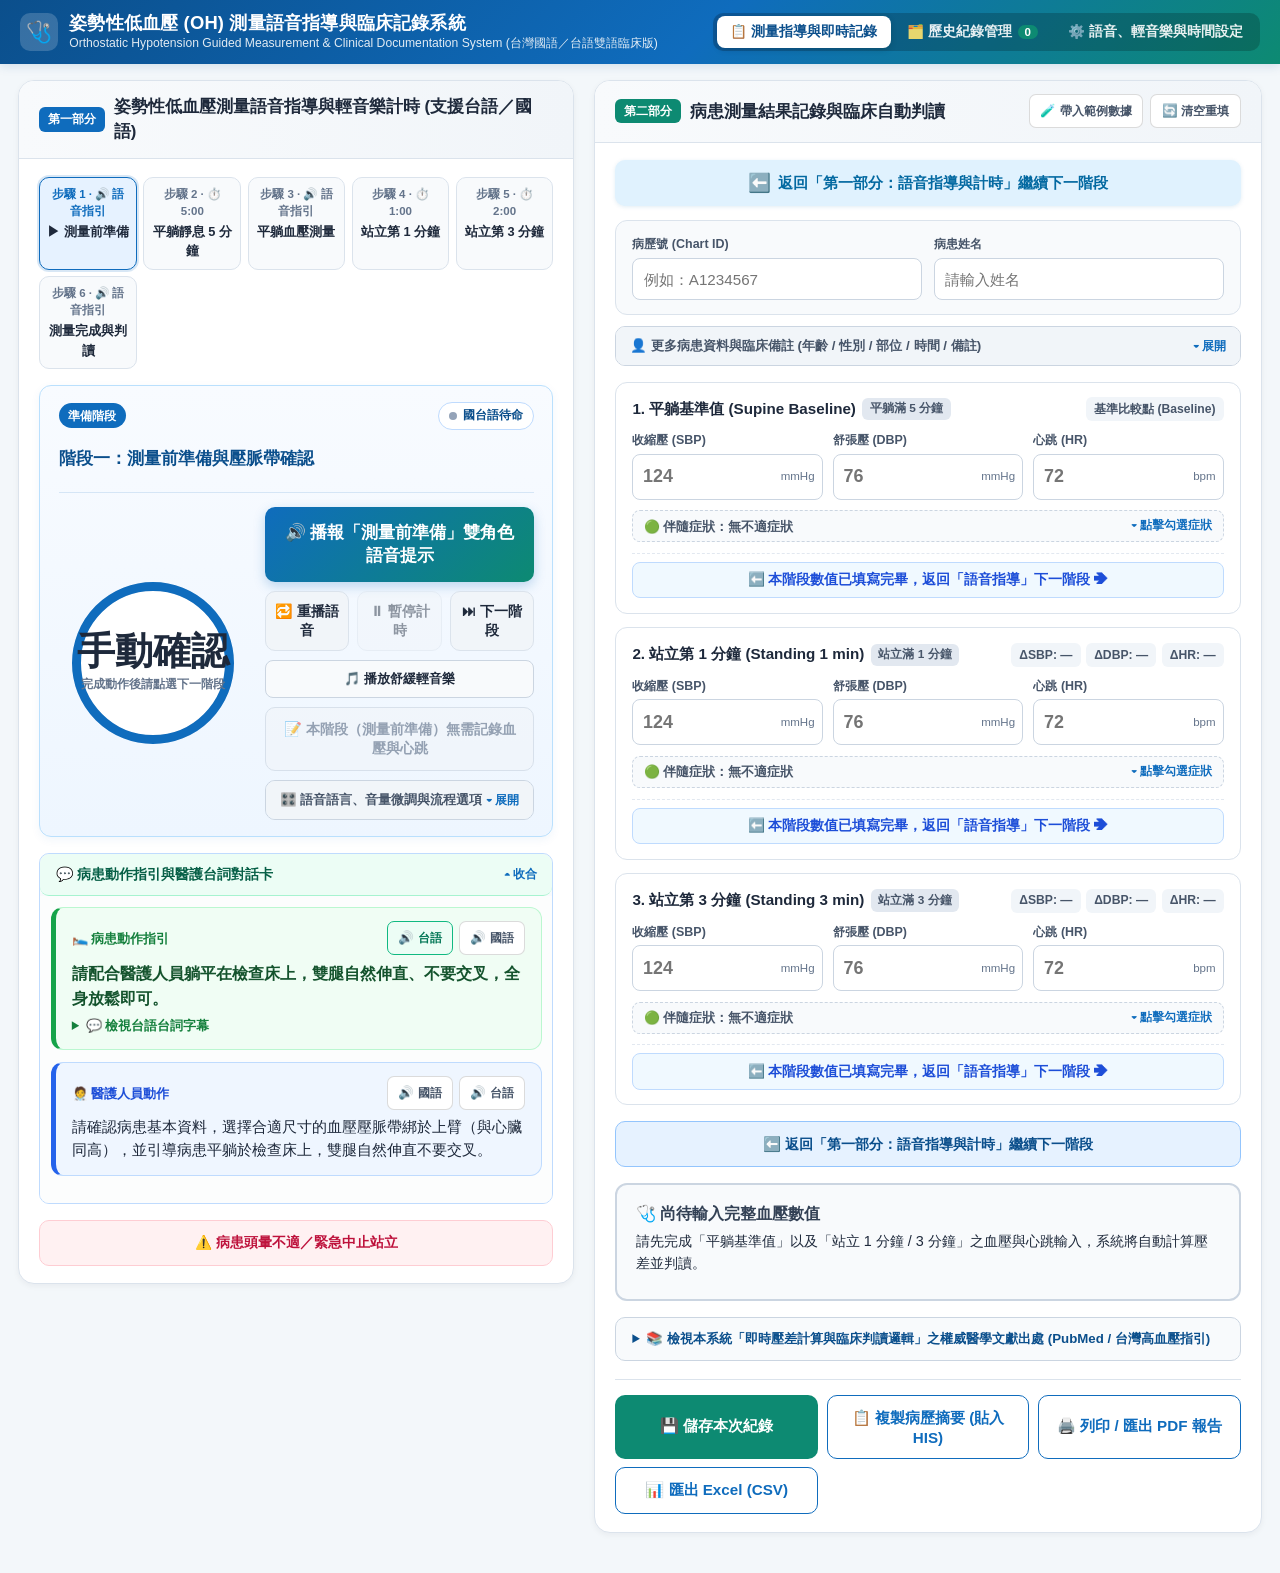
==== index.html @ 424567f2 "fix(mobile): retain only 2 tabs in switcher and freeze stage header title position to prevent layout" ====
<!DOCTYPE html>
<html lang="zh-TW">
<head>
  <meta charset="UTF-8" />
  <meta name="viewport" content="width=device-width, initial-scale=1.0" />
  <title>姿勢性低血壓 (OH) 測量語音指導與臨床記錄系統</title>
  <link rel="stylesheet" href="css/styles.css" />
</head>
<body>

  <!-- 頂部導覽與即時音訊狀態列 -->
  <header class="app-header">
    <div class="header-inner">
      <div class="brand-group">
        <div class="brand-icon" aria-hidden="true">🩺</div>
        <div class="brand-title">
          <h1>姿勢性低血壓 (OH) 測量語音指導與臨床記錄系統</h1>
          <p>Orthostatic Hypotension Guided Measurement &amp; Clinical Documentation System (台灣國語／台語雙語臨床版)</p>
        </div>
      </div>

      <div class="header-controls">
        <nav class="nav-tabs" aria-label="功能頁籤">
          <button type="button" class="nav-tab-btn active" data-tab="tab-workspace">
            <span>📋 測量指導與即時記錄</span>
          </button>
          <button type="button" class="nav-tab-btn" data-tab="tab-history">
            <span>🗂️ 歷史紀錄管理</span>
            <span class="badge-count" id="historyCountBadge">0</span>
          </button>
          <button type="button" class="nav-tab-btn" data-tab="tab-settings">
            <span>⚙️ 語音、輕音樂與時間設定</span>
          </button>
        </nav>
      </div>
    </div>
  </header>

  <!-- 主內容區塊 -->
  <main class="main-container">

    <!-- 頁籤 1：雙欄聯動工作區 (第一部分：語音指導 + 第二部分：臨床記錄) -->
    <section id="tab-workspace" class="tab-panel active">

      <!-- 手機／平板專用：第一部分與第二部分快速切換列 (保留語音指導與記錄血壓雙頁箋，高度鎖定不跳動) -->
      <div class="mobile-part-switcher no-print" id="mobilePartSwitcher">
        <div class="mobile-part-switcher-inner">
          <button type="button" class="mobile-part-btn active" id="mobileShowPart1Btn">
            <span id="mobilePart1BtnText">⏱️ 語音指導</span>
            <span class="mobile-mini-timer-badge" id="mobileMiniTimerBadge">準備</span>
          </button>
          <button type="button" class="mobile-part-btn part2-btn" id="mobileShowPart2Btn">
            <span>📝 記錄血壓與判讀</span>
          </button>
        </div>
      </div>

      <div class="workspace-grid mobile-view-part1" id="workspaceGrid">

        <!-- ================================================================
             第一部分：互動式語音測量指導與等待輕音樂面板
             ================================================================ -->
        <div class="panel-card guidance-column">
          <div class="panel-header">
            <div class="panel-header-title">
              <span class="part-tag">第一部分</span>
              <h2>姿勢性低血壓測量語音指導與輕音樂計時 (支援台語／國語)</h2>
            </div>
          </div>

          <div class="panel-body">
            <!-- 階段進度條 (可點擊切換任意階段，再次點擊當前階段可直接播放) -->
            <div class="stepper-track" id="stepperTrack" aria-label="測量階段進度"></div>

            <!-- ============================================================
                 一體化「當前階段顯示 ＋ 語音/輕音樂播放與計時主控台」
                 核心按鈕一目了然，次要設定收合於摺疊抽屜內
                 ============================================================ -->
            <div class="current-stage-banner">
              <div class="stage-header-row">
                <div class="stage-meta-row">
                  <span class="stage-badge" id="currentStageBadge">準備階段</span>
                  <div class="stage-voice-status">
                    <span class="pulse-dot" id="voicePulseDot"></span>
                    <span id="voiceStatusText">國台語待命</span>
                  </div>
                </div>
                <h3 class="stage-title-text" id="currentStageTitle">階段一：測量前準備與壓脈帶確認</h3>
              </div>

              <!-- 中央整合區：左側圓形計時器 ＋ 右側主播放與階段控制面板 -->
              <div class="stage-console-body">
                <div class="timer-centerpiece">
                  <div class="timer-ring-container" id="timerRingContainer">
                    <svg class="timer-svg" viewBox="0 0 200 200">
                      <circle class="timer-circle-bg" cx="100" cy="100" r="85"></circle>
                      <circle class="timer-circle-progress" id="timerCircleProgress" cx="100" cy="100" r="85"></circle>
                    </svg>
                    <div class="timer-readout">
                      <span class="timer-digits" id="timerDigits">手動確認</span>
                      <span class="timer-subtext" id="timerSubtext">點擊主按鈕開始語音引導</span>
                    </div>
                  </div>

                  <div class="music-active-pill" id="musicActivePill" style="display: none;">
                    <span>🎶 舒緩輕音樂播放中（語音說話時自動調降音量）</span>
                  </div>
                </div>

                <!-- 緊貼階段與計時器的核心播放控制面板 -->
                <div class="stage-playback-controls">
                  <button type="button" class="btn btn-primary-large" id="primaryStepActionBtn">
                    🔊 播報「測量前準備」雙角色語音提示
                  </button>

                  <div class="secondary-actions-row">
                    <button type="button" class="btn btn-secondary" id="replayVoiceBtn">
                      🔁 重播語音
                    </button>
                    <button type="button" class="btn btn-secondary" id="pauseResumeTimerBtn" disabled>
                      ⏸ 暫停計時
                    </button>
                    <button type="button" class="btn btn-secondary" id="nextStepBtn">
                      ⏭ 下一階段
                    </button>
                  </div>

                  <button type="button" class="stage-audio-btn" id="headerMusicToggleBtn" title="隨時開啟或暫停等待期間的舒緩輕音樂" style="width: 100%;">
                    🎵 播放舒緩輕音樂
                  </button>

                  <!-- 快捷鍵：一鍵跳轉/聚焦至第二部分輸入當前階段血壓（步驟一準備階段預設為不可啟動 disabled） -->
                  <button type="button" class="btn btn-jump-record" id="jumpToRecordBtn" disabled>
                    📝 本階段（測量前準備）無需記錄血壓與心跳
                  </button>

                  <!-- 摺疊收納：平時不需頻繁變動的語音模式、獨立音量與流程選項 -->
                  <details class="collapsible-drawer">
                    <summary>🎛️ 語音語言、音量微調與流程選項</summary>
                    <div class="collapsible-drawer-body">
                      <div style="display: flex; gap: 0.45rem; align-items: center; flex-wrap: wrap;">
                        <select id="headerLangModeSelect" class="stage-lang-select" style="flex: 1;" title="快速切換國語／台語播報搭配模式">
                          <option value="patient_tw_staff_zh" selected>🗣️ 病患：台語 ／ 醫護：國語 (推薦)</option>
                          <option value="all_tw">🗣️ 全台語模式 (病患＋醫護皆台語)</option>
                          <option value="patient_both_staff_zh">🗣️ 病患：國語＋台語 ／ 醫護：國語</option>
                          <option value="all_zh">🗣️ 全國語模式 (台灣國語 zh-TW)</option>
                        </select>
                        <button type="button" class="stage-audio-btn" id="headerTestVoiceBtn" title="測試台語與台灣國語語音">
                          🔊 測試語音
                        </button>
                      </div>

                      <div class="quick-volume-sliders">
                        <div class="vol-slider-item">
                          <span style="font-weight: 700; color: #047857; white-space: nowrap;">🔊 台語音量：</span>
                          <input type="range" id="quickTwVolInput" min="0.0" max="4.0" step="0.1" value="2.2" style="accent-color: #0d8a72;" title="獨立調整台語語音音量（支援 0% 靜音至 400% 增幅放大）" />
                          <strong id="quickTwVolVal" style="min-width: 42px; text-align: right; color: #047857;">220%</strong>
                        </div>
                        <div class="vol-slider-item">
                          <span style="font-weight: 700; color: #1d4ed8; white-space: nowrap;">🔉 國語音量：</span>
                          <input type="range" id="quickZhVolInput" min="0.0" max="2.0" step="0.05" value="0.65" style="accent-color: #0f6cbd;" title="獨立調整國語語音音量（透過 Web Audio GainNode 即時控音，支援 0% 靜音至 200% 增幅）" />
                          <strong id="quickZhVolVal" style="min-width: 42px; text-align: right; color: #1d4ed8;">65%</strong>
                        </div>
                      </div>

                      <div class="protocol-toolbar" style="margin-bottom: 0; padding-bottom: 0; border-bottom: none;">
                        <label class="toggle-label" title="勾選後將在平躺與站立之間增加「坐姿過渡與測量」階段">
                          <input type="checkbox" id="includeSittingToggle" />
                          <span>包含「坐姿過渡測量」階段</span>
                        </label>
                        <label class="toggle-label" title="開啟後將等待計時縮短為 15 秒，方便快速展示、教學或測試語音流程">
                          <input type="checkbox" id="quickDemoToggle" />
                          <span>⚡ 15秒快速測試模式</span>
                        </label>
                      </div>
                    </div>
                  </details>
                </div>
              </div>
            </div>

            <!-- 雙角色語音與動作提示卡 (可摺疊收合抽屜，釋放畫面垂直空間，點擊隨時展開查閱) -->
            <details class="collapsible-drawer dual-role-drawer" id="dualRoleDrawer">
              <summary>
                <span>💬 病患動作指引與醫護台詞對話卡</span>
              </summary>
              <div class="collapsible-drawer-body">
                <div class="dual-role-cards">
                  <!-- 對病患的指導 -->
                  <div class="role-card patient-card">
                    <div class="role-card-header">
                      <span class="role-badge">🛌 病患動作指引</span>
                      <div style="display: flex; gap: 0.35rem; flex-wrap: wrap;">
                        <button type="button" class="speak-single-btn" id="speakPatientTwBtn" style="background:#ecfdf5; border-color:#10b981; color:#047857;">
                          🔊 台語
                        </button>
                        <button type="button" class="speak-single-btn" id="speakPatientOnlyBtn">
                          🔊 國語
                        </button>
                      </div>
                    </div>
                    <p class="role-card-content" id="patientInstructionText">
                      請配合醫護人員躺平在檢查床上，雙腿自然伸直、不要交叉，全身放鬆即可。
                    </p>
                    <details style="margin-top: 0.35rem; font-size: 0.82rem; color: #15803d;">
                      <summary style="cursor: pointer; font-weight: 600; user-select: none;">💬 檢視台語台詞字幕</summary>
                      <p id="patientTaiwaneseSubText" style="margin-top: 0.25rem; font-weight: 600;">
                        （台語：你好，這馬欲來量血壓。請配合護理師，躺平佇床仔頂，雙跤伸直莫交挐，身軀放輕鬆。）
                      </p>
                    </details>
                  </div>

                  <!-- 對醫護人員的指導 -->
                  <div class="role-card staff-card">
                    <div class="role-card-header">
                      <span class="role-badge">🧑‍⚕️ 醫護人員動作</span>
                      <div style="display: flex; gap: 0.35rem; flex-wrap: wrap;">
                        <button type="button" class="speak-single-btn" id="speakStaffOnlyBtn">
                          🔊 國語
                        </button>
                        <button type="button" class="speak-single-btn" id="speakStaffTwBtn">
                          🔊 台語
                        </button>
                      </div>
                    </div>
                    <p class="role-card-content" id="staffInstructionText">
                      請確認病患基本資料，選擇合適尺寸的血壓壓脈帶綁於上臂（與心臟同高），並引導病患平躺於檢查床上。
                    </p>
                  </div>
                </div>
              </div>
            </details>

            <!-- 緊急安全中止按鈕 -->
            <div class="action-buttons-grid">
              <button type="button" class="btn btn-warning-abort" id="emergencyAbortBtn">
                ⚠️ 病患頭暈不適／緊急中止站立
              </button>
            </div>
          </div>
        </div>

        <!-- ================================================================
             第二部分：臨床血壓心率記錄、自動判讀與病歷匯出面板
             ================================================================ -->
        <div class="panel-card record-column">
          <!-- 列印專用醫院報告標頭 -->
          <div class="print-only-header">
            <h1>姿勢性低血壓臨床檢測報告單 (Orthostatic Blood Pressure Report)</h1>
            <p>診斷基準：站立 3 分鐘內收縮壓 (SBP) 下降 ≥ 20 mmHg 或 舒張壓 (DBP) 下降 ≥ 10 mmHg</p>
          </div>

          <div class="panel-header">
            <div class="panel-header-title">
              <span class="part-tag part-two">第二部分</span>
              <h2>病患測量結果記錄與臨床自動判讀</h2>
            </div>
            <div style="display:flex; gap:0.45rem;" class="no-print">
              <button type="button" class="speak-single-btn" id="loadDemoCaseBtn" title="帶入一組典型姿勢性低血壓陽性數據以供測試">
                🧪 帶入範例數據
              </button>
              <button type="button" class="speak-single-btn" id="resetFormBtn" title="清空目前表單重新開始">
                🔄 清空重填
              </button>
            </div>
          </div>

          <div class="panel-body">
            <!-- 手機／平板專用：頂部快速返回「第一部分語音指導」按鈕（一跳過來就能看到，無須往下滑動） -->
            <div class="part2-top-return-bar no-print" id="part2TopReturnBar">
              <button type="button" class="btn btn-return-to-guidance" id="topJumpBackToGuidanceBtn">
                <span class="return-icon">⬅️</span>
                <span class="return-label">返回「第一部分：語音指導與計時」繼續下一階段</span>
              </button>
            </div>

            <!-- 病患核心基本資料（僅保留最常填的病歷號與姓名，其餘收納至下方摺疊抽屜） -->
            <div class="patient-info-grid" style="margin-bottom: 0.65rem;">
              <div class="form-field">
                <label for="patientChartId">病歷號 (Chart ID)</label>
                <input type="text" id="patientChartId" placeholder="例如：A1234567" />
              </div>
              <div class="form-field">
                <label for="patientName">病患姓名</label>
                <input type="text" id="patientName" placeholder="請輸入姓名" />
              </div>
            </div>

            <!-- 摺疊收納：次要病患資料與臨床備註 -->
            <details class="collapsible-drawer" style="margin-bottom: 1rem;">
              <summary>👤 更多病患資料與臨床備註 (年齡 / 性別 / 部位 / 時間 / 備註)</summary>
              <div class="collapsible-drawer-body">
                <div class="patient-info-grid" style="margin-bottom: 0; background: transparent; border: none; padding: 0;">
                  <div class="form-field">
                    <label for="patientAge">年齡 (歲)</label>
                    <input type="number" id="patientAge" min="1" max="120" placeholder="例如：72" />
                  </div>
                  <div class="form-field">
                    <label for="patientGender">性別</label>
                    <select id="patientGender">
                      <option value="">未選擇</option>
                      <option value="男">男 (Male)</option>
                      <option value="女">女 (Female)</option>
                      <option value="其他">其他</option>
                    </select>
                  </div>
                  <div class="form-field">
                    <label for="patientArm">測量部位</label>
                    <select id="patientArm">
                      <option value="左手 (Left Arm)">左手 (Left Arm)</option>
                      <option value="右手 (Right Arm)">右手 (Right Arm)</option>
                    </select>
                  </div>
                  <div class="form-field">
                    <label for="patientCuffSize">壓脈帶尺寸</label>
                    <select id="patientCuffSize">
                      <option value="標準成人壓脈帶 (Standard)">標準成人壓脈帶 (Standard)</option>
                      <option value="大號成人壓脈帶 (Large)">大號成人壓脈帶 (Large)</option>
                      <option value="小號成人壓脈帶 (Small)">小號成人壓脈帶 (Small)</option>
                    </select>
                  </div>
                  <div class="form-field field-full-width">
                    <label for="patientMeasuredAt">測量日期與時間</label>
                    <input type="datetime-local" id="patientMeasuredAt" />
                  </div>
                </div>

                <div class="form-field">
                  <label for="patientNotes">醫護臨床備註（如：目前服用之降血壓藥物、昨日飲水量、下床步態觀察等）</label>
                  <textarea id="patientNotes" rows="2" placeholder="可輸入相關病史、用藥或臨床觀察備註..."></textarea>
                </div>
              </div>
            </details>

            <!-- 各階段血壓、心跳與症狀動態輸入區 -->
            <div class="measurement-stages-list" id="measurementStagesContainer"></div>

            <!-- 手機／平板專用快捷鍵：輸入完血壓後一鍵返回第一部分語音指導 -->
            <div style="margin-bottom: 1rem;" class="no-print">
              <button type="button" class="btn btn-jump-record" id="jumpBackToGuidanceBtn" style="width: 100%; background: #e6f2ff; color: #0b4f8c; border-color: #93c5fd;">
                ⬅️ 返回「第一部分：語音指導與計時」繼續下一階段
              </button>
            </div>

            <!-- 即時臨床自動判讀橫幅 -->
            <div class="assessment-banner status-pending" id="clinicalAssessmentBanner">
              <div class="assessment-headline" id="assessmentHeadline">
                🩺 尚待輸入完整血壓數值
              </div>
              <p class="assessment-summary" id="assessmentSummary">
                請先完成「平躺基準值」以及「站立 1 分鐘 / 3 分鐘」之血壓與心跳輸入，系統將自動計算壓差並判讀。
              </p>
              <ul class="assessment-notes-list" id="assessmentNotesList"></ul>
            </div>

            <!-- 臨床計算與判讀基準之權威醫學文獻出處 (PubMed / 台灣臨床指引) -->
            <details style="margin-bottom: 1.15rem; background: #f8fafc; border: 1px solid #cbd5e1; border-radius: 10px; padding: 0.7rem 1rem; font-size: 0.83rem; color: #334155;" class="no-print">
              <summary style="font-weight: 700; cursor: pointer; color: #0b4f8c; user-select: none;">
                📚 檢視本系統「即時壓差計算與臨床判讀邏輯」之權威醫學文獻出處 (PubMed / 台灣高血壓指引)
              </summary>
              <div style="margin-top: 0.65rem; display: flex; flex-direction: column; gap: 0.55rem; line-height: 1.5;">
                <div>
                  <strong>1. 姿勢性低血壓標準定義（平躺 5 分鐘後站立 3 分鐘內 ΔSBP 下降 ≥ 20 mmHg 或 ΔDBP 下降 ≥ 10 mmHg；合併仰臥位高血壓者參考 ΔSBP 下降 ≥ 30 mmHg）：</strong><br />
                  • Freeman R, Wieling W, Axelrod FB, et al. <em>Consensus statement on the definition of orthostatic hypotension, neurally mediated syncope and the postural tachycardia syndrome.</em> <strong>Clin Auton Res.</strong> 2011 Apr;21(2):69-72.
                  [<a href="https://pubmed.ncbi.nlm.nih.gov/21431947/" target="_blank" rel="noopener">PMID: 21431947</a> | <a href="https://doi.org/10.1007/s10286-011-0119-5" target="_blank" rel="noopener">DOI: 10.1007/s10286-011-0119-5</a>]
                </div>
                <div>
                  <strong>2. 台灣本土高血壓與高齡姿勢性低血壓臨床診療指引（台灣心臟學會 TSOC ／ 台灣高血壓學會 THS）：</strong><br />
                  • Wang TD, Chiang CE, Chao TH, et al. <em>2022 Guidelines of the Taiwan Society of Cardiology and the Taiwan Hypertension Society for the Management of Hypertension.</em> <strong>Acta Cardiol Sin.</strong> 2022 May;38(3):225-325.
                  [<a href="https://pubmed.ncbi.nlm.nih.gov/35673334/" target="_blank" rel="noopener">PMID: 35673334</a> | <a href="https://pmc.ncbi.nlm.nih.gov/articles/PMC9121756/" target="_blank" rel="noopener">PMCID: PMC9121756</a>]<br />
                  • Wu PS, Chao CT, Hsiao CH, et al. <em>Blood pressure targets, medication consideration and unique concerns in elderly hypertension IV: Focus on frailty, orthostatic hypotension, and resistant hypertension.</em> <strong>J Formos Med Assoc.</strong> 2025 Jul;124 Suppl 1:S63-S69.
                  [<a href="https://pubmed.ncbi.nlm.nih.gov/39370367/" target="_blank" rel="noopener">PMID: 39370367</a> | <a href="https://doi.org/10.1016/j.jfma.2024.09.022" target="_blank" rel="noopener">DOI: 10.1016/j.jfma.2024.09.022</a>]
                </div>
                <div>
                  <strong>3. 神經源性 (Neurogenic) vs. 非神經源性姿勢性低血壓之心率代償鑑別（ΔHR &lt; 15 bpm 及 ΔHR/ΔSBP 比值 &lt; 0.5 bpm/mmHg）：</strong><br />
                  • Norcliffe-Kaufmann L, Kaufmann H, Palma JA, et al. <em>Orthostatic heart rate changes in patients with autonomic failure caused by neurodegenerative synucleinopathies.</em> <strong>Ann Neurol.</strong> 2018 Mar;83(3):522-531.
                  [<a href="https://pubmed.ncbi.nlm.nih.gov/29405350/" target="_blank" rel="noopener">PMID: 29405350</a> | <a href="https://pmc.ncbi.nlm.nih.gov/articles/PMC5867255/" target="_blank" rel="noopener">PMCID: PMC5867255</a>]<br />
                  • Gibbons CH, Schmidt P, Biaggioni I, et al. <em>The recommendations of a consensus panel for the screening, diagnosis, and treatment of neurogenic orthostatic hypotension and associated supine hypertension.</em> <strong>J Neurol.</strong> 2017 Aug;264(8):1567-1582.
                  [<a href="https://pubmed.ncbi.nlm.nih.gov/28050656/" target="_blank" rel="noopener">PMID: 28050656</a> | <a href="https://pmc.ncbi.nlm.nih.gov/articles/PMC5533816/" target="_blank" rel="noopener">PMCID: PMC5533816</a>]
                </div>
                <div>
                  <strong>4. 姿勢性心搏過速症候群 (POTS) 篩檢標準（站立後無姿勢性低血壓，且成人心率增加 ΔHR ≥ 30 bpm 或絕對心率 ≥ 120 bpm）：</strong><br />
                  • Sheldon RS, Grubb BP 2nd, Olshansky B, et al. <em>2015 Heart Rhythm Society expert consensus statement on the diagnosis and treatment of postural tachycardia syndrome, inappropriate sinus tachycardia, and vasovagal syncope.</em> <strong>Heart Rhythm.</strong> 2015 Jun;12(6):e41-e63.
                  [<a href="https://pubmed.ncbi.nlm.nih.gov/25980576/" target="_blank" rel="noopener">PMID: 25980576</a> | <a href="https://pmc.ncbi.nlm.nih.gov/articles/PMC5267948/" target="_blank" rel="noopener">PMCID: PMC5267948</a>]
                </div>
              </div>
            </details>

            <!-- 儲存與病歷匯出按鈕列 -->
            <div class="record-actions-bar">
              <button type="button" class="btn btn-save" id="saveRecordBtn">
                💾 儲存本次紀錄
              </button>
              <button type="button" class="btn btn-outline" id="copyClinicalNoteBtn">
                📋 複製病歷摘要 (貼入 HIS)
              </button>
              <button type="button" class="btn btn-outline" id="printReportBtn">
                🖨️ 列印 / 匯出 PDF 報告
              </button>
              <button type="button" class="btn btn-outline" id="exportCurrentCsvBtn">
                📊 匯出 Excel (CSV)
              </button>
            </div>

            <!-- 列印專用醫護簽章尾註 -->
            <div class="print-only-footer">
              <span>執行測量醫護人員簽章：__________________________</span>
              <span>醫師判讀簽章：__________________________</span>
              <span>列印時間：<script>document.write(new Date().toLocaleDateString('zh-TW'));</script></span>
            </div>
          </div>
        </div>

      </div>
    </section>

    <!-- 頁籤 2：本機歷史紀錄管理 -->
    <section id="tab-history" class="tab-panel">
      <div class="panel-card">
        <div class="panel-header">
          <div class="panel-header-title">
            <span class="part-tag part-two">歷史資料庫</span>
            <h2>已儲存之姿勢性低血壓測量紀錄</h2>
          </div>
        </div>
        <div class="panel-body">
          <div class="history-toolbar">
            <input type="search" id="historySearchInput" class="search-input" placeholder="🔍 搜尋病患姓名或病歷號..." />
            <button type="button" class="btn btn-save" id="historyExportCsvBtn" style="flex:0;">
              📊 匯出全部紀錄為 Excel (CSV)
            </button>
          </div>

          <div class="history-table-wrapper">
            <table class="history-table">
              <thead>
                <tr>
                  <th>檢測日期時間</th>
                  <th>病歷號</th>
                  <th>姓名 (年齡)</th>
                  <th>平躺 BP (HR)</th>
                  <th>站立 1 分 BP (ΔSBP)</th>
                  <th>站立 3 分 BP (ΔSBP)</th>
                  <th>自動判讀結果</th>
                  <th>操作</th>
                </tr>
              </thead>
              <tbody id="historyTableBody"></tbody>
            </table>
          </div>
        </div>
      </div>
    </section>

    <!-- 頁籤 3：台灣語音、輕音樂與倒數時間設定 -->
    <section id="tab-settings" class="tab-panel">
      <div class="panel-card">
        <div class="panel-header">
          <div class="panel-header-title">
            <span class="part-tag">系統設定</span>
            <h2>台灣國語／台語雙語提示、舒緩輕音樂與各階段時間個人化設定</h2>
          </div>
        </div>

        <div class="panel-body">
          <div class="settings-grid">

            <!-- 語音設定卡 -->
            <div class="setting-group-card">
              <h3>🗣️ 台灣國語與台語 (Taiwanese Hokkien) 語音設定</h3>

              <div class="form-field">
                <label for="settingsLangModeSelect">預設語音播報語言搭配模式</label>
                <select id="settingsLangModeSelect">
                  <option value="patient_tw_staff_zh" selected>病患：台語 ／ 醫護人員：國語 (推薦臨床長者使用)</option>
                  <option value="all_tw">全台語模式 (對病患與對醫護人員皆播報台語)</option>
                  <option value="patient_both_staff_zh">病患：先國語再台語雙聲道 ／ 醫護人員：國語</option>
                  <option value="all_zh">全國語模式 (全部使用台灣國語 zh-TW)</option>
                </select>
              </div>

              <div class="form-field">
                <label for="twVoiceSelect">選擇台灣國語語音聲線（自動優先鎖定 zh-TW 語音）</label>
                <select id="twVoiceSelect">
                  <option value="">載入系統台灣語音中...</option>
                </select>
              </div>

              <div class="form-field">
                <label>語音播報語速（同時適用於國語與台語音檔）：<strong id="speechRateVal">0.96x</strong></label>
                <div class="range-row">
                  <span>慢</span>
                  <input type="range" id="speechRateInput" min="0.80" max="1.25" step="0.02" value="0.96" />
                  <span>快</span>
                </div>
              </div>

              <div class="form-field">
                <label>🔊 台語語音獨立音量（含強效增幅放大器，最高 400%）：<strong id="taiwaneseVolVal">220%</strong></label>
                <div class="range-row">
                  <span>靜音</span>
                  <input type="range" id="taiwaneseVolInput" min="0.0" max="4.0" step="0.1" value="2.2" />
                  <span>400% (超大聲)</span>
                </div>
              </div>

              <div class="form-field">
                <label>🔉 國語語音獨立音量（透過 Web Audio GainNode 即時控音，最高 200%）：<strong id="speechVolVal">65%</strong></label>
                <div class="range-row">
                  <span>靜音</span>
                  <input type="range" id="speechVolInput" min="0.0" max="2.0" step="0.05" value="0.65" />
                  <span>200% (增幅)</span>
                </div>
              </div>
            </div>

            <!-- 舒緩輕音樂設定卡 -->
            <div class="setting-group-card">
              <h3>🎵 等待期間舒緩輕音樂設定</h3>
              <div class="form-field">
                <label for="musicStyleSelect">選擇等待期間背景輕音樂風格</label>
                <select id="musicStyleSelect">
                  <option value="piano_pad">🎹 內建療癒鋼琴與溫暖弦樂襯底 (60 BPM 舒緩慢板)</option>
                  <option value="healing_bells">🔔 內建自然冥想泛音鐘聲 (深度呼吸放鬆)</option>
                  <option value="custom_mp3">📂 使用下方上傳的自訂 MP3 / WAV 音樂檔</option>
                </select>
              </div>

              <div class="form-field">
                <label>輕音樂平時音量：<strong id="musicVolVal">45%</strong>（語音播報時會自動智慧閃避調降音量）</label>
                <div class="range-row">
                  <span>靜音</span>
                  <input type="range" id="musicVolInput" min="0.05" max="1.0" step="0.05" value="0.45" />
                  <span>100%</span>
                </div>
              </div>

              <div class="form-field">
                <label for="customMusicFileInput">上傳診間自訂輕音樂檔案 (.mp3 / .wav)</label>
                <input type="file" id="customMusicFileInput" accept="audio/*" />
              </div>
            </div>

            <!-- 各階段倒數秒數自訂卡 -->
            <div class="setting-group-card">
              <h3>⏱️ 各階段等待計時秒數設定</h3>
              <div class="form-field">
                <label for="durSupineRest">平躺靜息等待時間 (秒) — 臨床標準建議 300 秒 (5 分鐘)</label>
                <input type="number" id="durSupineRest" min="10" max="1200" value="300" />
              </div>
              <div class="form-field">
                <label for="durSitting">坐姿過渡等待時間 (秒) — 預設 60 秒 (1 分鐘)</label>
                <input type="number" id="durSitting" min="10" max="600" value="60" />
              </div>
              <div class="form-field">
                <label for="durStand1">站立第 1 分鐘測量倒數 (秒) — 臨床標準 60 秒</label>
                <input type="number" id="durStand1" min="10" max="600" value="60" />
              </div>
              <div class="form-field">
                <label for="durStand3">站立第 1 分鐘後繼續等待至第 3 分鐘 (秒) — 臨床標準 120 秒</label>
                <input type="number" id="durStand3" min="10" max="600" value="120" />
              </div>
            </div>

          </div>
        </div>
      </div>
    </section>

  </main>

  <!-- 右下角通知訊息容器 -->
  <div class="toast-container" id="toastContainer" aria-live="polite"></div>

  <!-- 載入系統 JavaScript 模組 -->
  <script src="js/mandarin-audio-data.js"></script>
  <script src="js/taiwanese-audio-data.js"></script>
  <script src="js/protocol-steps.js"></script>
  <script src="js/audio-engine.js"></script>
  <script src="js/clinical-evaluator.js"></script>
  <script src="js/storage-export.js"></script>
  <script src="js/app.js"></script>
</body>
</html>
---- css/styles.css ----
/* ==========================================================================
   姿勢性低血壓 (OH) 測量指導與臨床記錄系統 - 醫療級介面樣式表
   台灣繁體中文排版 + 電腦／平板／手機全平台觸控最佳化 (RWD)
   ========================================================================== */

:root {
  --bg-page: #f3f7fa;
  --bg-card: #ffffff;
  --bg-subtle: #f8fafc;
  --primary: #0f6cbd;
  --primary-hover: #0c5699;
  --primary-light: #e6f2ff;
  --teal: #0d8a72;
  --teal-light: #e6f7f3;
  --amber: #d97706;
  --amber-light: #fef3c7;
  --danger: #dc2626;
  --danger-light: #fee2e2;
  --text-main: #1e293b;
  --text-secondary: #475569;
  --text-muted: #64748b;
  --border-color: #dbe3ec;
  --shadow-sm: 0 2px 6px rgba(15, 23, 42, 0.05);
  --shadow-md: 0 6px 18px rgba(15, 23, 42, 0.08);
  --radius-md: 12px;
  --radius-lg: 16px;
}

* {
  box-sizing: border-box;
  margin: 0;
  padding: 0;
  -webkit-tap-highlight-color: transparent;
}

html {
  scroll-behavior: smooth;
}

body {
  font-family: "PingFang TC", "Noto Sans TC", "Microsoft JhengHei", "微軟正黑體", -apple-system, BlinkMacSystemFont, sans-serif;
  background-color: var(--bg-page);
  color: var(--text-main);
  line-height: 1.5;
  min-height: 100vh;
}

/* ==========================================================================
   頂部導覽與音訊控制列 — 不遮擋可視畫面的精簡設計
   ========================================================================== */
.app-header {
  background: linear-gradient(135deg, #0b4f8c 0%, #0f6cbd 55%, #0d8a72 100%);
  color: #ffffff;
  padding: 0.7rem 1.25rem;
  box-shadow: 0 2px 10px rgba(11, 79, 140, 0.15);
  /* 移除強制 sticky 置頂，避免在手機與平板上遮擋下方重要操作畫面 */
  position: relative;
  z-index: 50;
}

.header-inner {
  max-width: 1480px;
  margin: 0 auto;
  display: flex;
  flex-wrap: wrap;
  align-items: center;
  justify-content: space-between;
  gap: 0.75rem;
}

.brand-group {
  display: flex;
  align-items: center;
  gap: 0.7rem;
}

.brand-icon {
  width: 38px;
  height: 38px;
  border-radius: 10px;
  background: rgba(255, 255, 255, 0.18);
  display: flex;
  align-items: center;
  justify-content: center;
  font-size: 1.3rem;
  flex-shrink: 0;
}

.brand-title h1 {
  font-size: 1.15rem;
  font-weight: 700;
  letter-spacing: 0.01em;
  line-height: 1.25;
}

.brand-title p {
  font-size: 0.76rem;
  opacity: 0.88;
}

/* 導覽頁籤與快速音訊列 */
.header-controls {
  display: flex;
  flex-wrap: wrap;
  align-items: center;
  gap: 0.55rem;
}

.nav-tabs {
  display: flex;
  background: rgba(0, 0, 0, 0.2);
  padding: 0.22rem;
  border-radius: 10px;
  gap: 0.2rem;
}

.nav-tab-btn {
  border: none;
  background: transparent;
  color: rgba(255, 255, 255, 0.9);
  padding: 0.42rem 0.85rem;
  border-radius: 8px;
  font-size: 0.86rem;
  font-weight: 600;
  cursor: pointer;
  transition: all 0.2s ease;
  display: flex;
  align-items: center;
  gap: 0.35rem;
  font-family: inherit;
  white-space: nowrap;
}

.nav-tab-btn:hover {
  background: rgba(255, 255, 255, 0.14);
  color: #ffffff;
}

.nav-tab-btn.active {
  background: #ffffff;
  color: #0b4f8c;
  box-shadow: 0 2px 6px rgba(0, 0, 0, 0.15);
}

.badge-count {
  background: var(--teal);
  color: #fff;
  font-size: 0.72rem;
  padding: 0.05rem 0.42rem;
  border-radius: 999px;
}

.quick-audio-bar {
  display: flex;
  flex-wrap: wrap;
  align-items: center;
  gap: 0.45rem;
  background: rgba(255, 255, 255, 0.14);
  padding: 0.3rem 0.6rem;
  border-radius: 10px;
}

.lang-mode-select {
  padding: 0.32rem 0.5rem;
  border-radius: 8px;
  border: 1px solid rgba(255, 255, 255, 0.4);
  background: rgba(15, 23, 42, 0.35);
  color: #ffffff;
  font-weight: 600;
  font-size: 0.82rem;
  font-family: inherit;
  cursor: pointer;
  max-width: 100%;
}

.lang-mode-select option {
  background: #1e293b;
  color: #ffffff;
}

.audio-pill-btn {
  border: 1px solid rgba(255, 255, 255, 0.35);
  background: rgba(255, 255, 255, 0.15);
  color: #ffffff;
  padding: 0.34rem 0.68rem;
  border-radius: 8px;
  font-size: 0.82rem;
  font-weight: 600;
  cursor: pointer;
  display: inline-flex;
  align-items: center;
  gap: 0.3rem;
  transition: all 0.2s;
  font-family: inherit;
  white-space: nowrap;
}

.audio-pill-btn:hover {
  background: rgba(255, 255, 255, 0.28);
}

.audio-pill-btn.playing {
  background: #ecfdf5;
  color: #065f46;
  border-color: #6ee7b7;
}

.voice-status-indicator {
  font-size: 0.78rem;
  padding: 0.22rem 0.55rem;
  border-radius: 999px;
  background: rgba(0, 0, 0, 0.22);
  display: inline-flex;
  align-items: center;
  gap: 0.35rem;
  white-space: nowrap;
}

.pulse-dot {
  width: 8px;
  height: 8px;
  border-radius: 50%;
  background: #94a3b8;
}

.pulse-dot.active {
  background: #4ade80;
  box-shadow: 0 0 0 4px rgba(74, 222, 128, 0.3);
  animation: pulseDot 1.2s infinite;
}

@keyframes pulseDot {
  0%, 100% { transform: scale(1); }
  50% { transform: scale(1.3); }
}

/* ==========================================================================
   手機／平板專用：雙部快速切換列 (高度鎖定，切換步驟絕不上下跳動)
   ========================================================================== */
.mobile-part-switcher {
  display: none;
  margin-bottom: 0.85rem;
  background: #ffffff;
  border: 1px solid var(--border-color);
  border-radius: 12px;
  padding: 0.3rem;
  box-shadow: var(--shadow-sm);
  position: sticky;
  top: 0.4rem;
  z-index: 45;
  box-sizing: border-box;
}

.mobile-part-switcher-inner {
  display: grid;
  grid-template-columns: 1fr 1fr;
  gap: 0.35rem;
  align-items: stretch;
}

.mobile-part-btn {
  border: none;
  background: transparent;
  color: var(--text-secondary);
  font-family: inherit;
  font-size: 0.92rem;
  font-weight: 700;
  height: 44px;
  min-height: 44px;
  max-height: 44px;
  padding: 0 0.6rem;
  border-radius: 9px;
  cursor: pointer;
  display: flex;
  align-items: center;
  justify-content: center;
  gap: 0.35rem;
  white-space: nowrap;
  overflow: hidden;
  box-sizing: border-box;
  transition: all 0.18s;
}

.mobile-part-btn span {
  white-space: nowrap;
  overflow: hidden;
  text-overflow: ellipsis;
}

.mobile-part-btn.active {
  background: var(--primary);
  color: #ffffff;
  box-shadow: 0 2px 6px rgba(15, 108, 189, 0.25);
}

.mobile-part-btn.part2-btn.active {
  background: var(--teal);
  color: #ffffff;
  box-shadow: 0 2px 6px rgba(13, 138, 114, 0.25);
}

.mobile-mini-timer-badge {
  background: rgba(255, 255, 255, 0.25);
  padding: 0.1rem 0.35rem;
  border-radius: 5px;
  font-size: 0.75rem;
  font-variant-numeric: tabular-nums;
  white-space: nowrap;
  flex-shrink: 0;
  line-height: 1.2;
}

.mobile-part-btn:not(.active) .mobile-mini-timer-badge {
  background: #e2e8f0;
  color: #475569;
}

/* 主內容容器與雙欄版面 */
.main-container {
  max-width: 1480px;
  margin: 1rem auto 2.5rem;
  padding: 0 1.15rem;
}

.tab-panel {
  display: none;
}

.tab-panel.active {
  display: block;
}

.workspace-grid {
  display: grid;
  grid-template-columns: minmax(0, 5fr) minmax(0, 6fr);
  gap: 1.25rem;
  align-items: start;
}

.workspace-grid > * {
  min-width: 0;
  max-width: 100%;
}

/* 卡片通用結構 */
.panel-card {
  background: var(--bg-card);
  border-radius: var(--radius-lg);
  border: 1px solid var(--border-color);
  box-shadow: var(--shadow-sm);
  overflow: hidden;
}

.panel-header {
  padding: 0.85rem 1.25rem;
  background: linear-gradient(to right, #f8fafc, #f1f5f9);
  border-bottom: 1px solid var(--border-color);
  display: flex;
  flex-wrap: wrap;
  align-items: center;
  justify-content: space-between;
  gap: 0.65rem;
}

.panel-header-title {
  display: flex;
  align-items: center;
  gap: 0.55rem;
}

.part-tag {
  background: var(--primary);
  color: #fff;
  font-size: 0.75rem;
  font-weight: 700;
  padding: 0.2rem 0.55rem;
  border-radius: 6px;
  white-space: nowrap;
}

.part-tag.part-two {
  background: var(--teal);
}

.panel-header h2 {
  font-size: 1.05rem;
  font-weight: 700;
  color: var(--text-main);
}

.panel-body {
  padding: 1.1rem 1.25rem;
}

/* ==========================================================================
   第一部分：測量指導與語音/輕音樂計時面板
   ========================================================================== */

.protocol-toolbar {
  display: flex;
  flex-wrap: wrap;
  align-items: center;
  justify-content: space-between;
  gap: 0.65rem;
  padding-bottom: 0.75rem;
  margin-bottom: 0.8rem;
  border-bottom: 1px dashed var(--border-color);
  font-size: 0.85rem;
}

.toggle-label {
  display: inline-flex;
  align-items: center;
  gap: 0.45rem;
  cursor: pointer;
  color: var(--text-secondary);
  font-weight: 600;
  user-select: none;
  padding: 0.2rem 0;
}

.toggle-label input[type="checkbox"] {
  width: 18px;
  height: 18px;
  accent-color: var(--primary);
  cursor: pointer;
}

/* 獨立快速音量滑桿列 */
.quick-volume-sliders {
  display: grid;
  grid-template-columns: repeat(auto-fit, minmax(min(100%, 200px), 1fr));
  gap: 0.65rem;
  background: #f8fafc;
  border: 1px solid #dbe3ec;
  border-radius: 10px;
  padding: 0.6rem 0.85rem;
  margin-bottom: 0.9rem;
  font-size: 0.82rem;
}

.vol-slider-item {
  display: flex;
  align-items: center;
  gap: 0.45rem;
  min-width: 0;
}

.vol-slider-item input[type="range"] {
  flex: 1;
  min-width: 0;
  height: 24px;
  cursor: pointer;
}

/* 階段進度列 (Stepper) - 支援觸控水平滑動不擠壓 */
.stepper-track {
  display: grid;
  grid-template-columns: repeat(auto-fit, minmax(88px, 1fr));
  gap: 0.4rem;
  margin-bottom: 1rem;
}

.step-node {
  border: 1px solid var(--border-color);
  background: var(--bg-subtle);
  border-radius: 10px;
  padding: 0.5rem 0.4rem;
  text-align: center;
  cursor: pointer;
  transition: all 0.18s ease;
  position: relative;
  user-select: none;
}

.step-node:hover {
  border-color: var(--primary);
  background: #f0f7ff;
}

.step-node.active {
  background: var(--primary-light);
  border-color: var(--primary);
  box-shadow: 0 0 0 2px rgba(15, 108, 189, 0.16);
}

.step-node.completed {
  background: var(--teal-light);
  border-color: #6ee7b7;
}

.step-node-num {
  font-size: 0.72rem;
  font-weight: 700;
  color: var(--text-muted);
  display: block;
}

.step-node.active .step-node-num {
  color: var(--primary);
}

.step-node.completed .step-node-num {
  color: var(--teal);
}

.step-node-title {
  font-size: 0.8rem;
  font-weight: 700;
  color: var(--text-main);
  margin-top: 0.12rem;
  display: block;
}

/* 當前階段與播放計時一體化主控台 (Integrated Stage & Playback Console) */
.current-stage-banner {
  background: linear-gradient(180deg, #f8fbff 0%, #eef6ff 100%);
  border: 1.5px solid #bae0fd;
  border-radius: var(--radius-md);
  padding: 1rem 1.15rem;
  margin-bottom: 1rem;
  box-shadow: 0 3px 10px rgba(15, 108, 189, 0.06);
}

.stage-header-row {
  display: flex;
  flex-direction: column;
  gap: 0.45rem;
  padding-bottom: 0.65rem;
  margin-bottom: 0.85rem;
  border-bottom: 1px solid rgba(15, 108, 189, 0.14);
}

.stage-meta-row {
  display: flex;
  align-items: center;
  justify-content: space-between;
  width: 100%;
  gap: 0.5rem;
}

.stage-title-text,
.stage-header-row h3 {
  font-size: 1.05rem;
  color: #0b4f8c;
  font-weight: 800;
  margin: 0;
  padding: 0;
  line-height: 1.35;
  min-height: 2.7em;
  display: flex;
  align-items: center;
}

@media (max-width: 768px) {
  .stage-title-text,
  .stage-header-row h3 {
    font-size: 0.98rem;
    min-height: 2.7em;
  }
}

.stage-badge {
  background: #0f6cbd;
  color: #fff;
  font-size: 0.76rem;
  font-weight: 700;
  padding: 0.2rem 0.6rem;
  border-radius: 999px;
  white-space: nowrap;
}

.stage-voice-status {
  font-size: 0.78rem;
  font-weight: 700;
  color: #0b4f8c;
  background: #ffffff;
  border: 1px solid #bfdbfe;
  padding: 0.22rem 0.65rem;
  border-radius: 999px;
  display: inline-flex;
  align-items: center;
  gap: 0.35rem;
  white-space: nowrap;
}

/* 主控台核心雙欄：左側圓形計時器 ＋ 右側播放與階段控制面板 */
.stage-console-body {
  display: grid;
  grid-template-columns: auto minmax(0, 1fr);
  gap: 1.15rem;
  align-items: center;
}

@media (max-width: 640px) {
  .stage-console-body {
    grid-template-columns: minmax(0, 1fr);
    gap: 0.85rem;
  }
}

.stage-playback-controls {
  display: flex;
  flex-direction: column;
  gap: 0.55rem;
  min-width: 0;
  width: 100%;
}

/* 階段內建音訊與語言工具列 */
.stage-audio-toolbar {
  display: flex;
  flex-direction: column;
  gap: 0.45rem;
  background: #ffffff;
  border: 1px solid #cbd5e1;
  border-radius: 10px;
  padding: 0.55rem 0.65rem;
}

.stage-lang-select {
  width: 100%;
  min-width: 0;
  padding: 0.42rem 0.55rem;
  border-radius: 7px;
  border: 1px solid #93c5fd;
  background: #f0f7ff;
  color: #0b4f8c;
  font-weight: 700;
  font-size: 0.85rem;
  font-family: inherit;
  cursor: pointer;
}

.stage-audio-btns-row {
  display: grid;
  grid-template-columns: 1fr 1fr;
  gap: 0.45rem;
}

.stage-audio-btn {
  border: 1px solid #cbd5e1;
  background: #f8fafc;
  color: var(--text-main);
  padding: 0.45rem 0.5rem;
  min-height: 38px;
  border-radius: 8px;
  font-size: 0.82rem;
  font-weight: 700;
  cursor: pointer;
  display: inline-flex;
  align-items: center;
  justify-content: center;
  gap: 0.3rem;
  font-family: inherit;
  transition: all 0.18s;
  white-space: nowrap;
}

.stage-audio-btn:hover,
.stage-audio-btn:active {
  background: #e2e8f0;
  border-color: #94a3b8;
}

.stage-audio-btn.playing {
  background: #ecfdf5;
  color: #047857;
  border-color: #34d399;
}

/* 通用簡潔摺疊面板 (Collapsible Drawer) */
.collapsible-drawer {
  background: #f8fafc;
  border: 1px solid #cbd5e1;
  border-radius: 10px;
  overflow: hidden;
  transition: all 0.2s ease;
}

.collapsible-drawer > summary {
  padding: 0.55rem 0.85rem;
  font-size: 0.84rem;
  font-weight: 700;
  color: var(--text-secondary);
  cursor: pointer;
  user-select: none;
  display: flex;
  align-items: center;
  justify-content: space-between;
  list-style: none;
  background: #f1f5f9;
}

.collapsible-drawer > summary::-webkit-details-marker {
  display: none;
}

.collapsible-drawer > summary::after {
  content: "▾ 展開";
  font-size: 0.76rem;
  color: var(--primary);
  font-weight: 600;
}

.collapsible-drawer[open] > summary {
  border-bottom: 1px solid #cbd5e1;
  background: #e6f2ff;
  color: #0b4f8c;
}

.collapsible-drawer[open] > summary::after {
  content: "▴ 收合";
}

.collapsible-drawer-body {
  padding: 0.75rem 0.85rem;
  display: flex;
  flex-direction: column;
  gap: 0.65rem;
  background: #ffffff;
}

/* 雙角色對話台詞專用摺疊抽屜 */
.dual-role-drawer {
  margin: 0.85rem 0;
  border: 1px solid #bfdbfe;
  border-radius: 10px;
}

.dual-role-drawer > summary {
  background: #f0fdf4;
  color: #166534;
  font-size: 0.88rem;
  padding: 0.65rem 0.95rem;
  border-radius: 9px;
  font-weight: 700;
}

.dual-role-drawer[open] > summary {
  background: #ecfdf5;
  color: #065f46;
  border-bottom: 1px solid #a7f3d0;
}

.dual-role-drawer .collapsible-drawer-body {
  padding: 0.65rem;
  background: #fcfdfd;
}

/* 第二部分頂部顯著快速返回按鈕列 */
.part2-top-return-bar {
  margin-bottom: 0.85rem;
}

.btn-return-to-guidance {
  width: 100%;
  display: flex;
  align-items: center;
  justify-content: center;
  gap: 0.5rem;
  padding: 0.75rem 1rem;
  background: #e0f2fe;
  color: #0369a1;
  border: 1.5px solid #7dd3fc;
  border-radius: 10px;
  font-size: 0.94rem;
  font-weight: 700;
  cursor: pointer;
  transition: all 0.2s;
  box-shadow: 0 1px 4px rgba(3, 105, 161, 0.12);
}

.btn-return-to-guidance:hover,
.btn-return-to-guidance:active {
  background: #bae6fd;
  border-color: #38bdf8;
  color: #0c4a6e;
  transform: translateY(-1px);
}

.btn-return-to-guidance .return-icon {
  font-size: 1.15rem;
}

/* 各測量階段卡片內的快速返回按鈕 */
.stage-return-action {
  margin-top: 0.65rem;
  padding-top: 0.5rem;
  border-top: 1px dashed #e2e8f0;
}

.btn-stage-return {
  width: 100%;
  border: 1px solid #bfdbfe;
  background: #f0f9ff;
  color: #1d4ed8;
  padding: 0.52rem 0.75rem;
  border-radius: 8px;
  font-size: 0.85rem;
  font-weight: 700;
  cursor: pointer;
  display: flex;
  align-items: center;
  justify-content: center;
  gap: 0.35rem;
  transition: all 0.18s;
}

.btn-stage-return:hover {
  background: #dbeafe;
  border-color: #93c5fd;
  color: #1e40af;
}

/* 症狀智慧摺疊列 */
.symptoms-details {
  border: 1px dashed #cbd5e1;
  border-radius: 8px;
  background: #f8fafc;
  padding: 0.35rem 0.65rem;
}

.symptoms-details.has-active-symptom {
  border: 1px solid #fdba74;
  background: #fff7ed;
}

.symptoms-details > summary {
  font-size: 0.8rem;
  font-weight: 700;
  color: var(--text-secondary);
  cursor: pointer;
  user-select: none;
  list-style: none;
  display: flex;
  align-items: center;
  justify-content: space-between;
  gap: 0.4rem;
}

.symptoms-details > summary::-webkit-details-marker {
  display: none;
}

.symptoms-details > summary::after {
  content: "▾ 點擊勾選症狀";
  font-size: 0.74rem;
  color: var(--primary);
  white-space: nowrap;
}

.symptoms-details[open] > summary::after {
  content: "▴ 收合";
}

.symptoms-details.has-active-symptom > summary {
  color: #c2410c;
}

.symptoms-details .symptoms-row {
  margin-top: 0.5rem;
  padding-top: 0.45rem;
  border-top: 1px dashed #e2e8f0;
}

/* 獨立快速音量滑桿列 (整合於階段主控台內) */
.stage-playback-controls .quick-volume-sliders {
  margin-bottom: 0;
  background: #ffffff;
  padding: 0.5rem 0.7rem;
}

/* 圓形視覺計時器與呼吸氛圍燈 */
.timer-centerpiece {
  display: flex;
  flex-direction: column;
  align-items: center;
  justify-content: center;
  padding: 0.2rem 0.25rem;
}

.timer-ring-container {
  position: relative;
  width: 180px;
  height: 180px;
  display: flex;
  align-items: center;
  justify-content: center;
}

.timer-ring-container.music-breathing::before {
  content: "";
  position: absolute;
  inset: -8px;
  border-radius: 50%;
  background: radial-gradient(circle, rgba(13, 138, 114, 0.18) 0%, rgba(15, 108, 189, 0) 70%);
  animation: breatheHalo 4s ease-in-out infinite;
  pointer-events: none;
}

@keyframes breatheHalo {
  0%, 100% { transform: scale(0.95); opacity: 0.5; }
  50% { transform: scale(1.12); opacity: 1; }
}

.timer-svg {
  width: 100%;
  height: 100%;
  transform: rotate(-90deg);
}

.timer-circle-bg {
  fill: #ffffff;
  stroke: #e2e8f0;
  stroke-width: 10;
}

.timer-circle-progress {
  fill: none;
  stroke: var(--primary);
  stroke-width: 10;
  stroke-linecap: round;
  stroke-dasharray: 534;
  stroke-dashoffset: 0;
  transition: stroke-dashoffset 0.35s linear, stroke 0.3s ease;
}

.timer-circle-progress.pre-alert {
  stroke: var(--amber);
}

.timer-circle-progress.done {
  stroke: var(--teal);
}

.timer-readout {
  position: absolute;
  text-align: center;
  display: flex;
  flex-direction: column;
  align-items: center;
  padding: 0 0.5rem;
}

.timer-digits {
  font-size: 2.35rem;
  font-weight: 800;
  font-variant-numeric: tabular-nums;
  color: var(--text-main);
  line-height: 1.05;
}

.timer-subtext {
  font-size: 0.78rem;
  color: var(--text-muted);
  margin-top: 0.22rem;
  font-weight: 600;
}

.music-active-pill {
  margin-top: 0.55rem;
  font-size: 0.78rem;
  color: #065f46;
  background: #d1fae5;
  padding: 0.22rem 0.7rem;
  border-radius: 999px;
  display: inline-flex;
  align-items: center;
  gap: 0.35rem;
  font-weight: 600;
  text-align: center;
}

/* 雙角色語音與動作指引卡 (病患 vs 醫護人員) */
.dual-role-cards {
  display: flex;
  flex-direction: column;
  gap: 0.75rem;
  margin-bottom: 1rem;
}

.role-card {
  border-radius: var(--radius-md);
  padding: 0.85rem 1rem;
  border-left: 5px solid;
  position: relative;
}

.role-card.patient-card {
  background: #f0fdf4;
  border-color: #16a34a;
  border-top: 1px solid #bbf7d0;
  border-right: 1px solid #bbf7d0;
  border-bottom: 1px solid #bbf7d0;
}

.role-card.staff-card {
  background: #eff6ff;
  border-color: #2563eb;
  border-top: 1px solid #bfdbfe;
  border-right: 1px solid #bfdbfe;
  border-bottom: 1px solid #bfdbfe;
}

.role-card-header {
  display: flex;
  flex-wrap: wrap;
  align-items: center;
  justify-content: space-between;
  gap: 0.4rem;
  margin-bottom: 0.35rem;
}

.role-badge {
  font-size: 0.82rem;
  font-weight: 700;
  display: inline-flex;
  align-items: center;
  gap: 0.35rem;
}

.patient-card .role-badge {
  color: #15803d;
}

.staff-card .role-badge {
  color: #1d4ed8;
}

.speak-single-btn {
  border: 1px solid rgba(0, 0, 0, 0.14);
  background: #ffffff;
  color: var(--text-secondary);
  font-size: 0.78rem;
  font-weight: 700;
  padding: 0.32rem 0.65rem;
  min-height: 34px;
  border-radius: 7px;
  cursor: pointer;
  font-family: inherit;
  transition: all 0.15s;
  display: inline-flex;
  align-items: center;
  gap: 0.25rem;
}

.speak-single-btn:hover,
.speak-single-btn:active {
  background: var(--primary);
  color: #ffffff;
  border-color: var(--primary);
}

.role-card-content {
  font-size: 0.95rem;
  font-weight: 500;
  color: var(--text-main);
}

.patient-card .role-card-content {
  font-size: 1.02rem;
  font-weight: 600;
  color: #14532d;
}

/* 測量指導控制按鈕群 — 觸控友善大面積按鈕 */
.action-buttons-grid {
  display: flex;
  flex-direction: column;
  gap: 0.6rem;
}

.btn {
  border: none;
  border-radius: 10px;
  padding: 0.75rem 1rem;
  min-height: 46px;
  font-size: 0.95rem;
  font-weight: 700;
  cursor: pointer;
  display: inline-flex;
  align-items: center;
  justify-content: center;
  gap: 0.45rem;
  transition: all 0.18s ease;
  font-family: inherit;
  user-select: none;
}

.btn:disabled {
  opacity: 0.48;
  cursor: not-allowed;
}

.btn-primary-large {
  background: linear-gradient(135deg, #0f6cbd 0%, #0d8a72 100%);
  color: #ffffff;
  font-size: 1.05rem;
  min-height: 54px;
  padding: 0.9rem 1.2rem;
  box-shadow: 0 4px 12px rgba(15, 108, 189, 0.25);
}

.btn-primary-large:hover:not(:disabled),
.btn-primary-large:active:not(:disabled) {
  transform: translateY(-1px);
  box-shadow: 0 6px 16px rgba(15, 108, 189, 0.34);
}

.secondary-actions-row {
  display: grid;
  grid-template-columns: repeat(3, 1fr);
  gap: 0.5rem;
}

.btn-secondary {
  background: #f1f5f9;
  color: var(--text-main);
  border: 1px solid var(--border-color);
  font-size: 0.88rem;
  padding: 0.65rem 0.5rem;
}

.btn-secondary:hover:not(:disabled),
.btn-secondary:active:not(:disabled) {
  background: #e2e8f0;
}

.btn-jump-record {
  display: inline-flex;
  background: var(--teal-light);
  color: #065f46;
  border: 1px solid #6ee7b7;
  font-size: 0.9rem;
}

.btn-jump-record:disabled {
  background: #f1f5f9;
  color: var(--text-muted);
  border-color: #cbd5e1;
  opacity: 0.65;
}

.btn-warning-abort {
  background: #fff1f2;
  color: #be123c;
  border: 1px solid #fecdd3;
  font-size: 0.86rem;
  padding: 0.6rem 0.85rem;
  margin-top: 0.15rem;
}

.btn-warning-abort:hover,
.btn-warning-abort:active {
  background: #ffe4e6;
  border-color: #fda4af;
}

/* ==========================================================================
   第二部分：病患資料、血壓心率記錄與臨床自動判讀面板
   ========================================================================== */

.patient-info-grid {
  display: grid;
  grid-template-columns: repeat(auto-fit, minmax(140px, 1fr));
  gap: 0.7rem;
  background: var(--bg-subtle);
  padding: 0.9rem 1rem;
  border-radius: var(--radius-md);
  border: 1px solid var(--border-color);
  margin-bottom: 1rem;
  width: 100%;
}

.form-field {
  display: flex;
  flex-direction: column;
  gap: 0.25rem;
  min-width: 0;
  width: 100%;
}

.form-field.field-full-width {
  grid-column: 1 / -1;
}

.form-field label {
  font-size: 0.78rem;
  font-weight: 700;
  color: var(--text-secondary);
  white-space: nowrap;
  overflow: hidden;
  text-overflow: ellipsis;
}

.form-field input,
.form-field select,
.form-field textarea {
  width: 100%;
  max-width: 100%;
  min-width: 0;
  padding: 0.55rem 0.65rem;
  min-height: 42px;
  border: 1px solid #cbd5e1;
  border-radius: 8px;
  font-size: 0.95rem;
  font-family: inherit;
  color: var(--text-main);
  background: #ffffff;
  transition: border-color 0.15s;
}

.form-field input:focus,
.form-field select:focus,
.form-field textarea:focus {
  outline: none;
  border-color: var(--primary);
  box-shadow: 0 0 0 3px rgba(15, 108, 189, 0.12);
}

/* 各階段血壓與症狀記錄卡 */
.measurement-stages-list {
  display: flex;
  flex-direction: column;
  gap: 0.85rem;
  margin-bottom: 1rem;
}

.stage-record-box {
  border: 1px solid var(--border-color);
  border-radius: var(--radius-md);
  padding: 0.9rem 1rem;
  background: #ffffff;
  transition: all 0.2s ease;
}

.stage-record-box.active-focus {
  border-color: var(--primary);
  box-shadow: 0 0 0 3px rgba(15, 108, 189, 0.14);
  background: #fcfeff;
}

.stage-record-box.positive-alert {
  border-color: #f87171;
  background: #fffafa;
}

.stage-record-header {
  display: flex;
  flex-wrap: wrap;
  align-items: center;
  justify-content: space-between;
  gap: 0.45rem;
  margin-bottom: 0.65rem;
}

.stage-record-title {
  font-size: 0.95rem;
  font-weight: 700;
  color: var(--text-main);
  display: flex;
  flex-wrap: wrap;
  align-items: center;
  gap: 0.4rem;
}

.stage-time-tag {
  font-size: 0.74rem;
  padding: 0.15rem 0.48rem;
  border-radius: 6px;
  background: #e2e8f0;
  color: var(--text-secondary);
  font-weight: 600;
}

.delta-pills-group {
  display: flex;
  flex-wrap: wrap;
  gap: 0.35rem;
}

.delta-pill {
  font-size: 0.76rem;
  font-weight: 700;
  padding: 0.18rem 0.5rem;
  border-radius: 6px;
  background: #f1f5f9;
  color: var(--text-secondary);
}

.delta-pill.drop-positive {
  background: var(--danger-light);
  color: var(--danger);
  border: 1px solid #fca5a5;
}

.bp-inputs-row {
  display: grid;
  grid-template-columns: repeat(3, minmax(0, 1fr));
  gap: 0.65rem;
  margin-bottom: 0.65rem;
  width: 100%;
}

.bp-input-group {
  display: flex;
  flex-direction: column;
  gap: 0.22rem;
  min-width: 0;
}

.bp-input-group label {
  font-size: 0.78rem;
  color: var(--text-secondary);
  font-weight: 700;
  white-space: nowrap;
  overflow: hidden;
  text-overflow: ellipsis;
}

.bp-input-wrapper {
  position: relative;
  display: flex;
  align-items: center;
  width: 100%;
  min-width: 0;
}

.bp-input-wrapper input {
  width: 100%;
  max-width: 100%;
  min-width: 0;
  min-height: 46px;
  padding: 0.5rem 2.8rem 0.5rem 0.6rem;
  font-size: 1.12rem;
  font-weight: 800;
  border: 1px solid #cbd5e1;
  border-radius: 8px;
  font-variant-numeric: tabular-nums;
}

.bp-unit {
  position: absolute;
  right: 0.5rem;
  font-size: 0.72rem;
  color: var(--text-muted);
  pointer-events: none;
}

/* 症狀勾選 Chips - 觸控友善高度 */
.symptoms-row {
  display: flex;
  flex-wrap: wrap;
  align-items: center;
  gap: 0.4rem;
}

.symptoms-label {
  font-size: 0.78rem;
  font-weight: 700;
  color: var(--text-secondary);
  margin-right: 0.15rem;
}

.symptom-chip {
  border: 1px solid #cbd5e1;
  background: #f8fafc;
  color: var(--text-secondary);
  font-size: 0.8rem;
  font-weight: 600;
  padding: 0.35rem 0.7rem;
  min-height: 34px;
  border-radius: 999px;
  cursor: pointer;
  transition: all 0.15s;
  user-select: none;
  font-family: inherit;
}

.symptom-chip:hover {
  border-color: #94a3b8;
  background: #f1f5f9;
}

.symptom-chip.selected-normal {
  background: var(--teal-light);
  border-color: var(--teal);
  color: #065f46;
}

.symptom-chip.selected-symptom {
  background: #fff7ed;
  border-color: #ea580c;
  color: #c2410c;
}

/* 臨床自動判讀結果卡片 (Assessment Card) */
.assessment-banner {
  border-radius: var(--radius-md);
  padding: 1rem 1.15rem;
  margin-bottom: 1rem;
  border: 2px solid;
}

.assessment-banner.status-pending {
  background: #f8fafc;
  border-color: #cbd5e1;
}

.assessment-banner.status-normal {
  background: #f0fdf4;
  border-color: #4ade80;
}

.assessment-banner.status-positive {
  background: #fef2f2;
  border-color: #f87171;
}

.assessment-banner.status-symptomatic_borderline {
  background: #fffbeb;
  border-color: #fbbf24;
}

.assessment-headline {
  font-size: 1.02rem;
  font-weight: 800;
  margin-bottom: 0.35rem;
  display: flex;
  align-items: center;
  gap: 0.4rem;
}

.status-positive .assessment-headline { color: #b91c1c; }
.status-normal .assessment-headline { color: #15803d; }
.status-symptomatic_borderline .assessment-headline { color: #b45309; }
.status-pending .assessment-headline { color: #334155; }

.assessment-summary {
  font-size: 0.9rem;
  color: var(--text-main);
  margin-bottom: 0.5rem;
}

.assessment-notes-list {
  padding-left: 1.2rem;
  font-size: 0.84rem;
  color: var(--text-secondary);
  display: flex;
  flex-direction: column;
  gap: 0.25rem;
}

/* 儲存與匯出操作列 */
.record-actions-bar {
  display: grid;
  grid-template-columns: repeat(auto-fit, minmax(150px, 1fr));
  gap: 0.55rem;
  padding-top: 0.9rem;
  border-top: 1px solid var(--border-color);
}

.btn-save {
  background: var(--teal);
  color: #ffffff;
}

.btn-save:hover {
  background: #0b7560;
}

.btn-outline {
  background: #ffffff;
  color: var(--primary);
  border: 1px solid var(--primary);
}

.btn-outline:hover {
  background: var(--primary-light);
}

/* ==========================================================================
   歷史紀錄與音訊設定頁籤
   ========================================================================== */

.history-toolbar {
  display: flex;
  flex-wrap: wrap;
  justify-content: space-between;
  align-items: center;
  gap: 0.75rem;
  margin-bottom: 1rem;
}

.search-input {
  padding: 0.55rem 0.9rem;
  border: 1px solid var(--border-color);
  border-radius: 8px;
  min-width: 240px;
  flex: 1;
  font-size: 0.92rem;
  font-family: inherit;
}

.history-table-wrapper {
  overflow-x: auto;
  -webkit-overflow-scrolling: touch;
}

.history-table {
  width: 100%;
  border-collapse: collapse;
  font-size: 0.86rem;
  min-width: 680px;
}

.history-table th,
.history-table td {
  padding: 0.7rem 0.75rem;
  text-align: left;
  border-bottom: 1px solid var(--border-color);
}

.history-table th {
  background: var(--bg-subtle);
  font-weight: 700;
  color: var(--text-secondary);
}

.history-table tr:hover {
  background: #f8fafc;
}

.status-tag {
  display: inline-block;
  padding: 0.2rem 0.55rem;
  border-radius: 999px;
  font-size: 0.75rem;
  font-weight: 700;
}

.status-tag.tag-positive {
  background: var(--danger-light);
  color: var(--danger);
}

.status-tag.tag-normal {
  background: var(--teal-light);
  color: #065f46;
}

.status-tag.tag-borderline {
  background: var(--amber-light);
  color: #92400e;
}

/* 設定面板網格 */
.settings-grid {
  display: grid;
  grid-template-columns: repeat(auto-fit, minmax(min(100%, 300px), 1fr));
  gap: 1.1rem;
}

.setting-group-card {
  background: var(--bg-subtle);
  border: 1px solid var(--border-color);
  border-radius: var(--radius-md);
  padding: 1.05rem;
  display: flex;
  flex-direction: column;
  gap: 0.85rem;
  min-width: 0;
}

.setting-group-card h3 {
  font-size: 0.98rem;
  color: var(--primary);
  border-bottom: 1px solid var(--border-color);
  padding-bottom: 0.45rem;
}

.range-row {
  display: flex;
  align-items: center;
  justify-content: space-between;
  gap: 0.8rem;
}

.range-row input[type="range"] {
  flex: 1;
  height: 28px;
  accent-color: var(--primary);
}

/* 通知 Toast */
.toast-container {
  position: fixed;
  bottom: 1.2rem;
  right: 1.2rem;
  left: 1.2rem;
  pointer-events: none;
  z-index: 999;
  display: flex;
  flex-direction: column;
  align-items: flex-end;
  gap: 0.5rem;
}

.toast-msg {
  background: rgba(30, 41, 59, 0.95);
  color: #ffffff;
  padding: 0.7rem 1.1rem;
  border-radius: 10px;
  box-shadow: var(--shadow-md);
  font-size: 0.88rem;
  font-weight: 600;
  max-width: 440px;
  animation: fadeInUp 0.25s ease;
}

@keyframes fadeInUp {
  from { opacity: 0; transform: translateY(10px); }
  to { opacity: 1; transform: translateY(0); }
}

/* ==========================================================================
   平板與手機響應式設計 (Tablet & Mobile Optimization)
   ========================================================================== */
@media (max-width: 1120px) {
  .workspace-grid {
    grid-template-columns: minmax(0, 1fr);
  }

  /* 在直立平板與手機上顯示「第一部分 / 第二部分」頂部快速切換膠囊列 */
  .mobile-part-switcher {
    display: block;
  }

  .btn-jump-record {
    display: inline-flex;
  }

  /* 支援在手機/平板上切換只看單一面板，或同時展開 */
  .workspace-grid.mobile-view-part1 .record-column {
    display: none;
  }

  .workspace-grid.mobile-view-part2 .guidance-column {
    display: none;
  }
}

@media (max-width: 768px) {
  /* 手機版頂部橫幅極簡化，絕不佔用過多垂直空間 */
  .app-header {
    padding: 0.55rem 0.75rem;
  }

  .brand-icon {
    width: 32px;
    height: 32px;
    font-size: 1.1rem;
  }

  .brand-title h1 {
    font-size: 0.98rem;
  }

  .brand-title p {
    display: none; /* 手機上隱藏英文長副標題，讓畫面清爽 */
  }

  .header-controls {
    width: 100%;
    justify-content: space-between;
    gap: 0.4rem;
  }

  .nav-tabs {
    width: 100%;
    justify-content: space-between;
    overflow-x: auto;
  }

  .nav-tab-btn {
    flex: 1;
    justify-content: center;
    padding: 0.4rem 0.5rem;
    font-size: 0.8rem;
  }

  .quick-audio-bar {
    width: 100%;
    justify-content: space-between;
    padding: 0.28rem 0.45rem;
  }

  .lang-mode-select {
    flex: 1 1 100%;
    font-size: 0.82rem;
  }

  .main-container {
    margin: 0.65rem auto 2rem;
    padding: 0 0.6rem;
  }

  .panel-header {
    padding: 0.75rem 0.9rem;
  }

  .panel-header h2 {
    font-size: 0.95rem;
  }

  .panel-body {
    padding: 0.85rem 0.9rem;
  }

  /* 手機上步驟條可左右順暢滑動 */
  .stepper-track {
    display: flex;
    overflow-x: auto;
    gap: 0.4rem;
    padding-bottom: 0.25rem;
    scroll-snap-type: x mandatory;
    -webkit-overflow-scrolling: touch;
  }

  .step-node {
    min-width: 96px;
    flex-shrink: 0;
    scroll-snap-align: start;
  }

  /* 縮小手機版圓形計時器高度，讓計時器、指引卡與主按鈕能同屏顯示 */
  .timer-ring-container {
    width: 148px;
    height: 148px;
  }

  .timer-digits {
    font-size: 1.95rem;
  }

  /* 手機版血壓輸入欄保持清晰好按且不超出邊界 */
  .bp-inputs-row {
    grid-template-columns: repeat(3, minmax(0, 1fr));
    gap: 0.4rem;
  }

  .bp-input-wrapper input {
    padding: 0.45rem 1.85rem 0.45rem 0.45rem;
    font-size: 1rem;
  }

  .bp-unit {
    right: 0.25rem;
    font-size: 0.62rem;
  }

  .patient-info-grid {
    grid-template-columns: repeat(2, minmax(0, 1fr));
    gap: 0.6rem;
    padding: 0.75rem;
  }

  .form-field input,
  .form-field select,
  .form-field textarea {
    font-size: 0.88rem;
    padding: 0.45rem 0.5rem;
  }

  .toast-container {
    align-items: center;
    bottom: 0.85rem;
  }
}

/* ==========================================================================
   專用列印 / PDF 臨床報告格式 (@media print)
   ========================================================================== */
.print-only-header,
.print-only-footer {
  display: none;
}

@media print {
  body {
    background: #ffffff;
    color: #000000;
  }

  .app-header,
  .mobile-part-switcher,
  .guidance-column,
  .record-actions-bar,
  .toast-container,
  .no-print {
    display: none !important;
  }

  .workspace-grid,
  .workspace-grid.mobile-view-part1 .record-column,
  .workspace-grid.mobile-view-part2 .record-column {
    display: block !important;
  }

  /* 列印時自動顯示摺疊抽屜內的病患基本資料 */
  .record-column details.collapsible-drawer > .collapsible-drawer-body {
    display: flex !important;
  }

  .main-container {
    margin: 0;
    padding: 0;
    max-width: 100%;
  }

  .panel-card {
    border: none;
    box-shadow: none;
  }

  .panel-header {
    display: none;
  }

  .print-only-header {
    display: block;
    border-bottom: 2px solid #000;
    padding-bottom: 0.75rem;
    margin-bottom: 1rem;
  }

  .print-only-header h1 {
    font-size: 1.4rem;
    text-align: center;
  }

  .print-only-header p {
    text-align: center;
    font-size: 0.85rem;
    color: #333;
  }

  .print-only-footer {
    display: flex;
    justify-content: space-between;
    margin-top: 2rem;
    padding-top: 1rem;
    border-top: 1px solid #999;
    font-size: 0.9rem;
  }
}
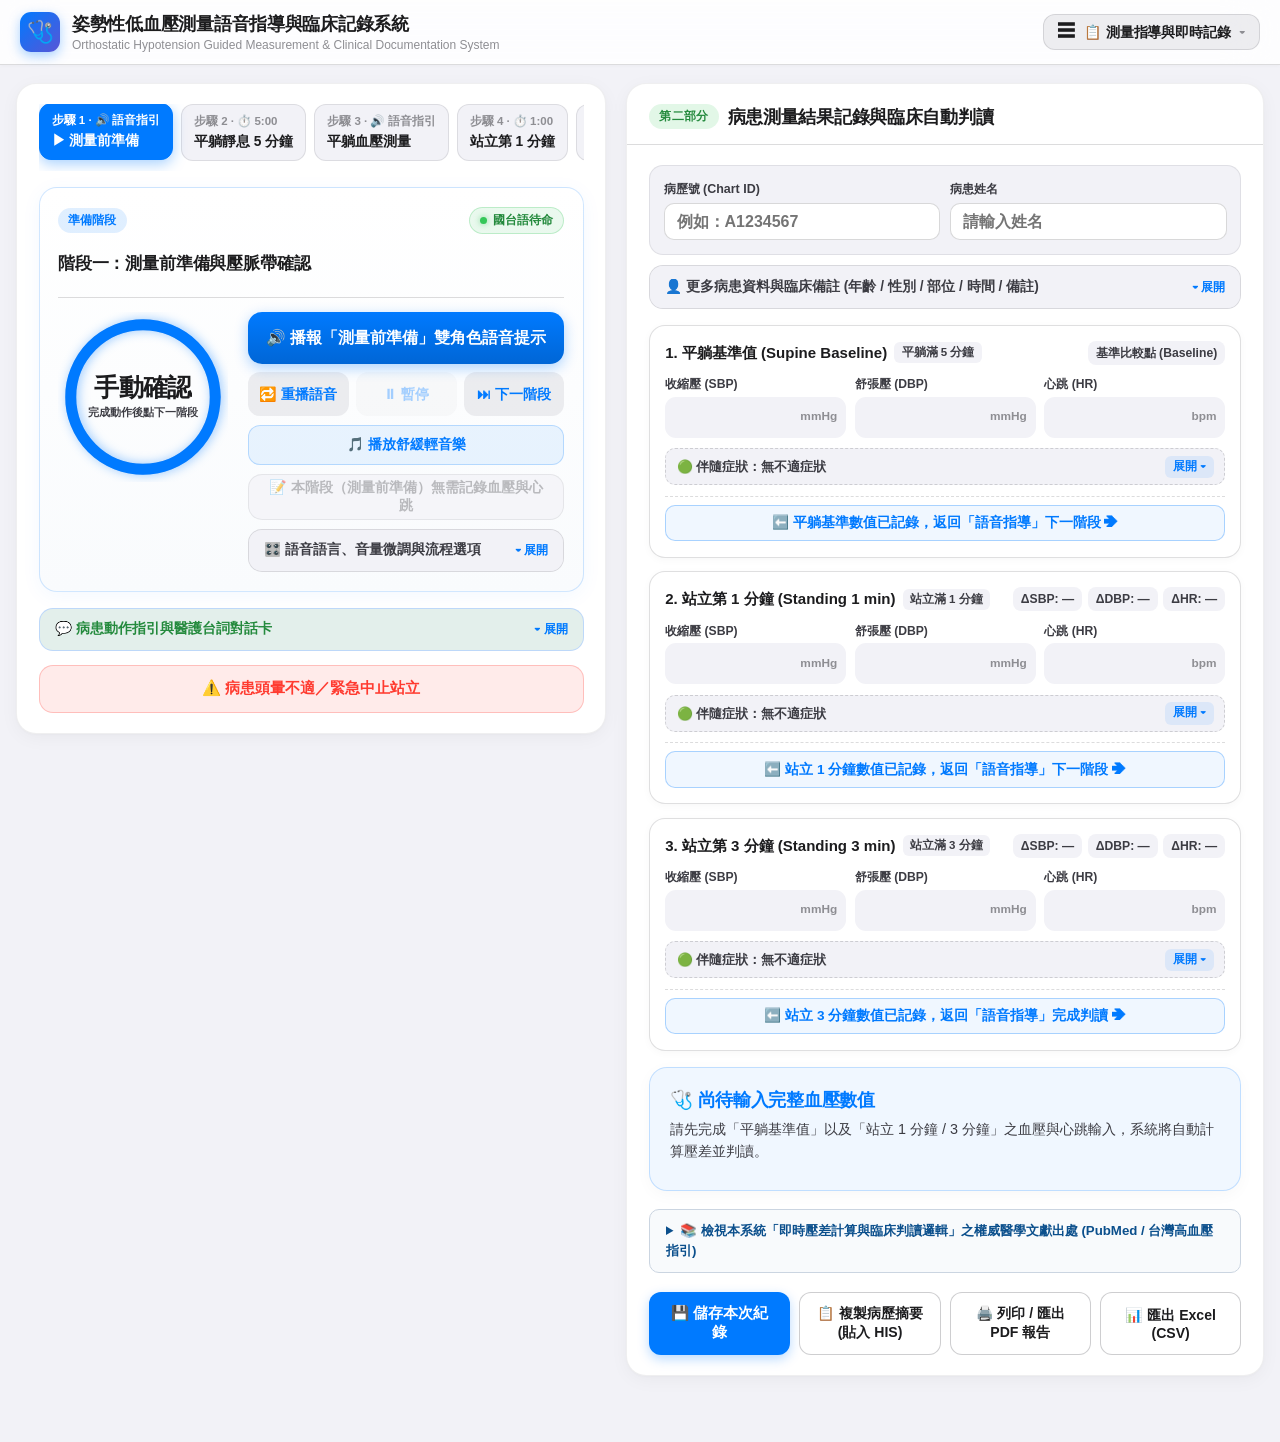
==== commit b06bb3a2: "feat(ui): iOS 18 theme, scroll-lock calibration, sidebar cleanup, and PRD specifications" ====
--- a/index.html
+++ b/index.html
@@ -3,10 +3,64 @@
 <head>
   <meta charset="UTF-8" />
   <meta name="viewport" content="width=device-width, initial-scale=1.0" />
-  <title>姿勢性低血壓 (OH) 測量語音指導與臨床記錄系統</title>
-  <link rel="stylesheet" href="css/styles.css" />
+  <title>姿勢性低血壓測量語音指導與臨床記錄系統</title>
+  <link rel="stylesheet" href="css/ios-theme.css" />
 </head>
 <body>
+
+  <!-- 側邊欄導覽抽屜 (Off-canvas Sidebar Drawer) -->
+  <div class="sidebar-backdrop" id="sidebarBackdrop" aria-hidden="true"></div>
+  <aside class="app-sidebar" id="appSidebar" aria-label="系統功能選單">
+    <div class="sidebar-header">
+      <div class="sidebar-brand">
+        <span class="sidebar-brand-icon">🩺</span>
+        <span class="sidebar-brand-title">功能選單</span>
+      </div>
+      <button type="button" class="sidebar-close-btn" id="sidebarCloseBtn" aria-label="關閉選單">✕</button>
+    </div>
+    <div class="sidebar-body">
+      <nav class="sidebar-nav-tabs" aria-label="功能頁籤">
+        <button type="button" class="sidebar-tab-btn active" data-tab="tab-workspace">
+          <span class="sidebar-tab-icon">📋</span>
+          <div class="sidebar-tab-info">
+            <strong>測量指導與即時記錄</strong>
+          </div>
+        </button>
+        <button type="button" class="sidebar-tab-btn" data-tab="tab-history">
+          <span class="sidebar-tab-icon">🗂️</span>
+          <div class="sidebar-tab-info">
+            <strong>歷史紀錄管理</strong>
+          </div>
+          <span class="badge-count" id="historyCountBadge">0</span>
+        </button>
+        <button type="button" class="sidebar-tab-btn" data-tab="tab-settings">
+          <span class="sidebar-tab-icon">⚙️</span>
+          <div class="sidebar-tab-info">
+            <strong>語音、輕音樂與時間設定</strong>
+          </div>
+        </button>
+      </nav>
+      <div class="sidebar-section-divider"></div>
+      <div class="sidebar-section-title">測量資料快捷操作</div>
+      <div class="sidebar-actions-group">
+        <button type="button" class="sidebar-action-btn" id="loadDemoCaseBtn" title="帶入一組典型姿勢性低血壓陽性數據以供測試">
+          <span class="sidebar-action-icon">🧪</span>
+          <div class="sidebar-action-info">
+            <strong>帶入範例數據</strong>
+          </div>
+        </button>
+        <button type="button" class="sidebar-action-btn" id="resetFormBtn" title="清空目前表單重新開始">
+          <span class="sidebar-action-icon">🔄</span>
+          <div class="sidebar-action-info">
+            <strong>清空重填</strong>
+          </div>
+        </button>
+      </div>
+    </div>
+    <div class="sidebar-footer">
+      <span class="sidebar-footer-text">Orthostatic Hypotension System v2.1</span>
+    </div>
+  </aside>
 
   <!-- 頂部導覽與即時音訊狀態列 -->
   <header class="app-header">
@@ -14,24 +68,17 @@
       <div class="brand-group">
         <div class="brand-icon" aria-hidden="true">🩺</div>
         <div class="brand-title">
-          <h1>姿勢性低血壓 (OH) 測量語音指導與臨床記錄系統</h1>
-          <p>Orthostatic Hypotension Guided Measurement &amp; Clinical Documentation System (台灣國語／台語雙語臨床版)</p>
+          <h1>姿勢性低血壓測量語音指導與臨床記錄系統</h1>
+          <p>Orthostatic Hypotension Guided Measurement &amp; Clinical Documentation System</p>
         </div>
       </div>
 
       <div class="header-controls">
-        <nav class="nav-tabs" aria-label="功能頁籤">
-          <button type="button" class="nav-tab-btn active" data-tab="tab-workspace">
-            <span>📋 測量指導與即時記錄</span>
-          </button>
-          <button type="button" class="nav-tab-btn" data-tab="tab-history">
-            <span>🗂️ 歷史紀錄管理</span>
-            <span class="badge-count" id="historyCountBadge">0</span>
-          </button>
-          <button type="button" class="nav-tab-btn" data-tab="tab-settings">
-            <span>⚙️ 語音、輕音樂與時間設定</span>
-          </button>
-        </nav>
+        <button type="button" class="sidebar-toggle-btn" id="sidebarToggleBtn" aria-label="開啟功能選單" title="展開系統功能選單">
+          <span class="sidebar-toggle-icon" aria-hidden="true">☰</span>
+          <span class="sidebar-current-label" id="currentNavLabel">📋 測量指導與即時記錄</span>
+          <span class="sidebar-toggle-chevron" aria-hidden="true">▾</span>
+        </button>
       </div>
     </div>
   </header>
@@ -101,10 +148,6 @@
                       <span class="timer-subtext" id="timerSubtext">點擊主按鈕開始語音引導</span>
                     </div>
                   </div>
-
-                  <div class="music-active-pill" id="musicActivePill" style="display: none;">
-                    <span>🎶 舒緩輕音樂播放中（語音說話時自動調降音量）</span>
-                  </div>
                 </div>
 
                 <!-- 緊貼階段與計時器的核心播放控制面板 -->
@@ -118,7 +161,7 @@
                       🔁 重播語音
                     </button>
                     <button type="button" class="btn btn-secondary" id="pauseResumeTimerBtn" disabled>
-                      ⏸ 暫停計時
+                      ⏸ 暫停
                     </button>
                     <button type="button" class="btn btn-secondary" id="nextStepBtn">
                       ⏭ 下一階段
@@ -138,8 +181,8 @@
                   <details class="collapsible-drawer">
                     <summary>🎛️ 語音語言、音量微調與流程選項</summary>
                     <div class="collapsible-drawer-body">
-                      <div style="display: flex; gap: 0.45rem; align-items: center; flex-wrap: wrap;">
-                        <select id="headerLangModeSelect" class="stage-lang-select" style="flex: 1;" title="快速切換國語／台語播報搭配模式">
+                      <div class="drawer-lang-row">
+                        <select id="headerLangModeSelect" class="stage-lang-select" title="快速切換國語／台語播報搭配模式">
                           <option value="patient_tw_staff_zh" selected>🗣️ 病患：台語 ／ 醫護：國語 (推薦)</option>
                           <option value="all_tw">🗣️ 全台語模式 (病患＋醫護皆台語)</option>
                           <option value="patient_both_staff_zh">🗣️ 病患：國語＋台語 ／ 醫護：國語</option>
@@ -191,7 +234,7 @@
                     <div class="role-card-header">
                       <span class="role-badge">🛌 病患動作指引</span>
                       <div style="display: flex; gap: 0.35rem; flex-wrap: wrap;">
-                        <button type="button" class="speak-single-btn" id="speakPatientTwBtn" style="background:#ecfdf5; border-color:#10b981; color:#047857;">
+                        <button type="button" class="speak-single-btn" id="speakPatientTwBtn">
                           🔊 台語
                         </button>
                         <button type="button" class="speak-single-btn" id="speakPatientOnlyBtn">
@@ -255,25 +298,9 @@
               <span class="part-tag part-two">第二部分</span>
               <h2>病患測量結果記錄與臨床自動判讀</h2>
             </div>
-            <div style="display:flex; gap:0.45rem;" class="no-print">
-              <button type="button" class="speak-single-btn" id="loadDemoCaseBtn" title="帶入一組典型姿勢性低血壓陽性數據以供測試">
-                🧪 帶入範例數據
-              </button>
-              <button type="button" class="speak-single-btn" id="resetFormBtn" title="清空目前表單重新開始">
-                🔄 清空重填
-              </button>
-            </div>
           </div>
 
           <div class="panel-body">
-            <!-- 手機／平板專用：頂部快速返回「第一部分語音指導」按鈕（一跳過來就能看到，無須往下滑動） -->
-            <div class="part2-top-return-bar no-print" id="part2TopReturnBar">
-              <button type="button" class="btn btn-return-to-guidance" id="topJumpBackToGuidanceBtn">
-                <span class="return-icon">⬅️</span>
-                <span class="return-label">返回「第一部分：語音指導與計時」繼續下一階段</span>
-              </button>
-            </div>
-
             <!-- 病患核心基本資料（僅保留最常填的病歷號與姓名，其餘收納至下方摺疊抽屜） -->
             <div class="patient-info-grid" style="margin-bottom: 0.65rem;">
               <div class="form-field">
@@ -334,13 +361,6 @@
 
             <!-- 各階段血壓、心跳與症狀動態輸入區 -->
             <div class="measurement-stages-list" id="measurementStagesContainer"></div>
-
-            <!-- 手機／平板專用快捷鍵：輸入完血壓後一鍵返回第一部分語音指導 -->
-            <div style="margin-bottom: 1rem;" class="no-print">
-              <button type="button" class="btn btn-jump-record" id="jumpBackToGuidanceBtn" style="width: 100%; background: #e6f2ff; color: #0b4f8c; border-color: #93c5fd;">
-                ⬅️ 返回「第一部分：語音指導與計時」繼續下一階段
-              </button>
-            </div>
 
             <!-- 即時臨床自動判讀橫幅 -->
             <div class="assessment-banner status-pending" id="clinicalAssessmentBanner">
@@ -426,7 +446,7 @@
         <div class="panel-body">
           <div class="history-toolbar">
             <input type="search" id="historySearchInput" class="search-input" placeholder="🔍 搜尋病患姓名或病歷號..." />
-            <button type="button" class="btn btn-save" id="historyExportCsvBtn" style="flex:0;">
+            <button type="button" class="btn btn-save" id="historyExportCsvBtn">
               📊 匯出全部紀錄為 Excel (CSV)
             </button>
           </div>
@@ -563,6 +583,16 @@
             </div>
 
           </div>
+
+          <!-- 本機個人化設定儲存與還原控制列 -->
+          <div class="settings-actions-bar">
+            <button type="button" class="btn btn-restore-settings" id="restoreDefaultSettingsBtn">
+              🔄 還原為系統預設值
+            </button>
+            <button type="button" class="btn btn-save-settings" id="saveUserSettingsBtn">
+              💾 儲存目前個人化設定至本機
+            </button>
+          </div>
         </div>
       </div>
     </section>
--- a/css/ios-theme.css
+++ b/css/ios-theme.css
@@ -0,0 +1,2453 @@
+/* ==========================================================================
+   姿勢性低血壓 (OH) 測量語音指導與臨床記錄系統 - iOS 原生質感視覺主題
+   Apple Human Interface Guidelines (HIG) 設計語言
+   特性：
+   1. iOS 18 SF Pro 字體排版、次像素平滑抗鋸齒
+   2. 蘋果系統級語意色彩（iOS System Blue, Green, Red, Orange, Gray）
+   3. 磨砂玻璃頂部導覽列 (Frosted Glass / Backdrop-filter blur)
+   4. 分段控制器 (iOS Segmented Control) 膠囊切換列
+   5. Apple Watch 活動圓環 (Activity Ring) 風格圓形倒數計時器
+   6. iOS 圓角群組清單 (Inset Grouped Cards, border-radius: 18px ~ 20px)
+   7. 靈動微交互觸控反饋 (Active scale 0.97 ~ 0.98, Haptic feel)
+   8. 動態島膠囊風格通知 (Dynamic Island Toast)
+   9. 完整相容所有現有 JavaScript 業務邏輯與列印模式 (@media print)
+   ========================================================================== */
+
+:root {
+  /* iOS 18 核心系統語意色彩 (Light Mode) */
+  --ios-bg: #f2f2f7;                  /* System Grouped Background */
+  --ios-card: #ffffff;                /* Secondary System Grouped Background */
+  --ios-card-subtle: #f8f8fa;
+  --ios-card-inset: #f2f2f7;
+  
+  --ios-blue: #007aff;                /* System Blue */
+  --ios-blue-hover: #0066d6;
+  --ios-blue-light: rgba(0, 122, 255, 0.12);
+  --ios-blue-subtle: rgba(0, 122, 255, 0.06);
+
+  --ios-green: #34c759;               /* System Green */
+  --ios-green-hover: #2db34e;
+  --ios-green-light: rgba(52, 199, 89, 0.14);
+
+  --ios-teal: #30b0c7;                /* System Teal */
+  --ios-indigo: #5856d6;              /* System Indigo */
+  
+  --ios-orange: #ff9500;              /* System Orange */
+  --ios-orange-light: rgba(255, 149, 0, 0.14);
+
+  --ios-red: #ff3b30;                 /* System Red (Destructive) */
+  --ios-red-hover: #e02d23;
+  --ios-red-light: rgba(255, 59, 48, 0.12);
+
+  --ios-label: #1c1c1e;               /* Label Color (Primary) */
+  --ios-label-secondary: #3c3c43;     /* Secondary Label */
+  --ios-label-tertiary: #8e8e93;      /* Tertiary Label */
+  --ios-label-quaternary: #aeaeb2;    /* Quaternary Label */
+
+  --ios-separator: rgba(60, 60, 67, 0.18); /* Apple Hairline Separator */
+  --ios-border-subtle: rgba(60, 60, 67, 0.08);
+
+  --ios-shadow-card: 0 4px 20px -2px rgba(0, 0, 0, 0.05), 0 1px 3px rgba(0, 0, 0, 0.02);
+  --ios-shadow-active: 0 2px 8px rgba(0, 0, 0, 0.10);
+  --ios-shadow-float: 0 10px 30px -4px rgba(0, 0, 0, 0.12), 0 4px 10px rgba(0, 0, 0, 0.04);
+
+  --radius-card: 20px;
+  --radius-card-sm: 16px;
+  --radius-btn: 14px;
+  --radius-pill: 999px;
+
+  /* 既有業務變數映射相容 */
+  --bg-page: var(--ios-bg);
+  --bg-card: var(--ios-card);
+  --bg-subtle: var(--ios-card-subtle);
+  --primary: var(--ios-blue);
+  --primary-hover: var(--ios-blue-hover);
+  --primary-light: var(--ios-blue-light);
+  --teal: var(--ios-green);
+  --teal-light: var(--ios-green-light);
+  --amber: var(--ios-orange);
+  --amber-light: var(--ios-orange-light);
+  --danger: var(--ios-red);
+  --danger-light: var(--ios-red-light);
+  --text-main: var(--ios-label);
+  --text-secondary: var(--ios-label-secondary);
+  --text-muted: var(--ios-label-tertiary);
+  --border-color: var(--ios-separator);
+  --shadow-sm: var(--ios-shadow-card);
+  --shadow-md: var(--ios-shadow-float);
+  --radius-md: var(--radius-card-sm);
+  --radius-lg: var(--radius-card);
+}
+
+/* 全域重設與字體排版 */
+* {
+  box-sizing: border-box;
+  margin: 0;
+  padding: 0;
+  -webkit-tap-highlight-color: transparent;
+}
+
+html {
+  scroll-behavior: smooth;
+  background-color: var(--ios-bg);
+}
+
+body {
+  font-family: -apple-system, BlinkMacSystemFont, "SF Pro Text", "SF Pro Display", "PingFang TC", "Helvetica Neue", "Microsoft JhengHei", sans-serif;
+  background-color: var(--ios-bg);
+  color: var(--ios-label);
+  line-height: 1.5;
+  min-height: 100vh;
+  -webkit-font-smoothing: antialiased;
+  -moz-osx-font-smoothing: grayscale;
+}
+
+/* ==========================================================================
+   頂部導覽列 — iOS 磨砂玻璃 (Frosted Glass Navigation Bar)
+   ========================================================================== */
+.app-header {
+  background: rgba(255, 255, 255, 0.85);
+  backdrop-filter: blur(25px) saturate(180%);
+  -webkit-backdrop-filter: blur(25px) saturate(180%);
+  border-bottom: 0.5px solid var(--ios-separator);
+  padding: 0.75rem 1.25rem;
+  position: relative;
+  z-index: 50;
+  box-shadow: 0 1px 4px rgba(0, 0, 0, 0.03);
+}
+
+.header-inner {
+  max-width: 1480px;
+  margin: 0 auto;
+  display: flex;
+  flex-wrap: nowrap;
+  align-items: center;
+  justify-content: space-between;
+  gap: 0.75rem;
+}
+
+.brand-group {
+  display: flex;
+  align-items: center;
+  gap: 0.75rem;
+  min-width: 0;
+  flex: 1 1 auto;
+}
+
+.brand-title {
+  min-width: 0;
+  flex: 1 1 auto;
+}
+
+.brand-title h1 {
+  font-size: 1.15rem;
+  font-weight: 700;
+  color: var(--ios-label);
+  letter-spacing: -0.015em;
+  margin: 0;
+  line-height: 1.25;
+}
+
+.brand-title p {
+  font-size: 0.75rem;
+  color: var(--ios-label-secondary);
+  margin-top: 0.15rem;
+  line-height: 1.2;
+}
+
+.header-controls {
+  flex-shrink: 0;
+  display: flex;
+  align-items: center;
+}
+
+.brand-icon {
+  width: 40px;
+  height: 40px;
+  border-radius: 11px;
+  background: linear-gradient(135deg, #007aff 0%, #5856d6 100%);
+  color: #ffffff;
+  display: flex;
+  align-items: center;
+  justify-content: center;
+  font-size: 1.35rem;
+  flex-shrink: 0;
+  box-shadow: 0 4px 12px rgba(0, 122, 255, 0.35);
+}
+
+.brand-title h1 {
+  font-size: 1.15rem;
+  font-weight: 700;
+  letter-spacing: -0.015em;
+  color: var(--ios-label);
+  line-height: 1.25;
+}
+
+.brand-title p {
+  font-size: 0.75rem;
+  color: var(--ios-label-tertiary);
+  font-weight: 500;
+}
+
+.ios-edition-badge {
+  display: inline-block;
+  background: rgba(0, 122, 255, 0.12);
+  color: var(--ios-blue);
+  font-size: 0.68rem;
+  font-weight: 700;
+  padding: 0.1rem 0.45rem;
+  border-radius: 6px;
+  margin-left: 0.4rem;
+  vertical-align: middle;
+}
+
+/* 頂部頁籤 — iOS 分段控制器 (Segmented Control) */
+.nav-tabs {
+  display: inline-flex;
+  background: rgba(118, 118, 128, 0.12);
+  border-radius: 12px;
+  padding: 3px;
+  gap: 2px;
+  border: none;
+}
+
+.nav-tab-btn {
+  background: transparent;
+  border: none;
+  color: var(--ios-label-secondary);
+  font-family: inherit;
+  font-size: 0.86rem;
+  font-weight: 600;
+  padding: 0.45rem 0.95rem;
+  border-radius: 9px;
+  cursor: pointer;
+  display: inline-flex;
+  align-items: center;
+  gap: 0.4rem;
+  transition: all 0.22s cubic-bezier(0.16, 1, 0.3, 1);
+  user-select: none;
+}
+
+.nav-tab-btn:hover {
+  color: var(--ios-label);
+}
+
+.nav-tab-btn.active {
+  background: #ffffff;
+  color: #000000;
+  box-shadow: 0 3px 8px rgba(0, 0, 0, 0.12), 0 1px 2px rgba(0, 0, 0, 0.06);
+  font-weight: 700;
+}
+
+.badge-count {
+  background: var(--ios-red);
+  color: #ffffff;
+  font-size: 0.72rem;
+  font-weight: 700;
+  padding: 0.08rem 0.4rem;
+  border-radius: 999px;
+  line-height: 1;
+}
+
+/* ==========================================================================
+   iOS 摺疊側邊欄導覽 (Off-canvas Drawer)
+   ========================================================================== */
+.sidebar-toggle-btn {
+  display: inline-flex;
+  align-items: center;
+  gap: 0.55rem;
+  background: rgba(118, 118, 128, 0.12);
+  border: 1px solid rgba(60, 60, 67, 0.15);
+  border-radius: 12px;
+  padding: 0.45rem 0.85rem;
+  font-family: inherit;
+  font-size: 0.88rem;
+  font-weight: 600;
+  color: var(--ios-label);
+  cursor: pointer;
+  transition: all 0.2s cubic-bezier(0.16, 1, 0.3, 1);
+  -webkit-tap-highlight-color: transparent;
+}
+
+.sidebar-toggle-btn:hover {
+  background: rgba(118, 118, 128, 0.18);
+  border-color: rgba(0, 122, 255, 0.35);
+  color: var(--ios-blue);
+}
+
+.sidebar-toggle-btn:active {
+  transform: scale(0.96);
+}
+
+.sidebar-toggle-icon {
+  font-size: 1.1rem;
+  line-height: 1;
+}
+
+.sidebar-current-label {
+  font-weight: 700;
+  letter-spacing: -0.01em;
+}
+
+.sidebar-toggle-chevron {
+  font-size: 0.75rem;
+  color: var(--ios-label-tertiary);
+}
+
+/* 側邊欄遮罩 (Backdrop) */
+.sidebar-backdrop {
+  position: fixed;
+  top: 0;
+  left: 0;
+  width: 100vw;
+  height: 100vh;
+  background: rgba(0, 0, 0, 0.38);
+  backdrop-filter: blur(4px);
+  -webkit-backdrop-filter: blur(4px);
+  opacity: 0;
+  visibility: hidden;
+  z-index: 1000;
+  transition: opacity 0.28s ease, visibility 0.28s ease;
+}
+
+.sidebar-backdrop.open {
+  opacity: 1;
+  visibility: visible;
+}
+
+/* 側邊欄本體 (Drawer) */
+.app-sidebar {
+  position: fixed;
+  top: 0;
+  right: 0;
+  width: 330px;
+  max-width: 86vw;
+  height: 100vh;
+  height: 100dvh;
+  background: rgba(255, 255, 255, 0.94);
+  backdrop-filter: blur(30px) saturate(190%);
+  -webkit-backdrop-filter: blur(30px) saturate(190%);
+  border-left: 1px solid rgba(60, 60, 67, 0.12);
+  box-shadow: none;
+  visibility: hidden;
+  z-index: 1001;
+  display: flex;
+  flex-direction: column;
+  transform: translateX(100%);
+  transition: transform 0.32s cubic-bezier(0.16, 1, 0.3, 1), box-shadow 0.32s ease;
+}
+
+.app-sidebar.open {
+  transform: translateX(0);
+  box-shadow: -10px 0 35px -5px rgba(0, 0, 0, 0.16);
+  visibility: visible;
+}
+
+.sidebar-header {
+  display: flex;
+  justify-content: space-between;
+  align-items: center;
+  padding: 1.25rem 1.2rem 1rem;
+  border-bottom: 1px solid rgba(60, 60, 67, 0.10);
+}
+
+.sidebar-brand {
+  display: flex;
+  align-items: center;
+  gap: 0.6rem;
+}
+
+.sidebar-brand-icon {
+  font-size: 1.4rem;
+}
+
+.sidebar-brand-title {
+  font-size: 1.1rem;
+  font-weight: 700;
+  letter-spacing: -0.015em;
+  color: var(--ios-label);
+}
+
+.sidebar-close-btn {
+  background: rgba(118, 118, 128, 0.12);
+  border: none;
+  width: 32px;
+  height: 32px;
+  border-radius: 50%;
+  display: flex;
+  align-items: center;
+  justify-content: center;
+  font-size: 0.95rem;
+  color: var(--ios-label-secondary);
+  cursor: pointer;
+  transition: all 0.2s ease;
+}
+
+.sidebar-close-btn:hover {
+  background: rgba(118, 118, 128, 0.22);
+  color: var(--ios-label);
+}
+
+.sidebar-close-btn:active {
+  transform: scale(0.92);
+}
+
+.sidebar-body {
+  flex: 1;
+  padding: 1rem 0.9rem;
+  overflow-y: auto;
+  -webkit-overflow-scrolling: touch;
+}
+
+.sidebar-nav-tabs {
+  display: flex;
+  flex-direction: column;
+  gap: 0.65rem;
+}
+
+.sidebar-tab-btn {
+  display: flex;
+  align-items: center;
+  gap: 0.85rem;
+  padding: 0.85rem 1rem;
+  background: rgba(242, 242, 247, 0.7);
+  border: 1px solid rgba(60, 60, 67, 0.08);
+  border-radius: 14px;
+  text-align: left;
+  cursor: pointer;
+  transition: all 0.2s cubic-bezier(0.16, 1, 0.3, 1);
+  font-family: inherit;
+  color: var(--ios-label);
+  position: relative;
+}
+
+.sidebar-tab-btn:hover {
+  background: rgba(0, 122, 255, 0.08);
+  border-color: rgba(0, 122, 255, 0.25);
+}
+
+.sidebar-tab-btn:active {
+  transform: scale(0.98);
+}
+
+.sidebar-tab-btn.active {
+  background: rgba(0, 122, 255, 0.12);
+  border-color: rgba(0, 122, 255, 0.4);
+  box-shadow: 0 4px 14px rgba(0, 122, 255, 0.12);
+}
+
+.sidebar-tab-btn.active strong {
+  color: var(--ios-blue);
+}
+
+.sidebar-tab-icon {
+  font-size: 1.35rem;
+  line-height: 1;
+}
+
+.sidebar-tab-info {
+  flex: 1;
+  display: flex;
+  flex-direction: column;
+  gap: 0.15rem;
+}
+
+.sidebar-tab-info strong {
+  font-size: 0.95rem;
+  font-weight: 700;
+  letter-spacing: -0.01em;
+  color: var(--ios-label);
+}
+
+.sidebar-tab-info small {
+  font-size: 0.74rem;
+  color: var(--ios-label-tertiary);
+  line-height: 1.25;
+}
+
+.sidebar-section-divider {
+  height: 1px;
+  background: rgba(60, 60, 67, 0.12);
+  margin: 1.15rem 0.2rem 0.85rem;
+}
+
+.sidebar-section-title {
+  font-size: 0.76rem;
+  font-weight: 700;
+  text-transform: uppercase;
+  letter-spacing: 0.04em;
+  color: var(--ios-label-secondary);
+  padding: 0 0.4rem 0.45rem;
+}
+
+.sidebar-actions-group {
+  display: flex;
+  flex-direction: column;
+  gap: 0.55rem;
+}
+
+.sidebar-action-btn {
+  display: flex;
+  align-items: center;
+  gap: 0.8rem;
+  padding: 0.75rem 0.95rem;
+  background: rgba(242, 242, 247, 0.7);
+  border: 1px solid rgba(60, 60, 67, 0.08);
+  border-radius: 14px;
+  text-align: left;
+  cursor: pointer;
+  transition: all 0.2s cubic-bezier(0.16, 1, 0.3, 1);
+  font-family: inherit;
+  color: var(--ios-label);
+  width: 100%;
+  box-sizing: border-box;
+}
+
+.sidebar-action-btn:hover {
+  background: rgba(0, 122, 255, 0.08);
+  border-color: rgba(0, 122, 255, 0.25);
+}
+
+.sidebar-action-btn:active {
+  transform: scale(0.98);
+}
+
+.sidebar-action-icon {
+  font-size: 1.25rem;
+  line-height: 1;
+}
+
+.sidebar-action-info {
+  flex: 1;
+  display: flex;
+  flex-direction: column;
+  gap: 0.12rem;
+}
+
+.sidebar-action-info strong {
+  font-size: 0.90rem;
+  font-weight: 700;
+  letter-spacing: -0.01em;
+  color: var(--ios-label);
+}
+
+.sidebar-action-info small {
+  font-size: 0.72rem;
+  color: var(--ios-label-tertiary);
+  line-height: 1.2;
+}
+
+.sidebar-footer {
+  padding: 1rem 1.2rem;
+  border-top: 1px solid rgba(60, 60, 67, 0.10);
+  text-align: center;
+}
+
+.sidebar-footer-text {
+  font-size: 0.72rem;
+  font-weight: 500;
+  color: var(--ios-label-tertiary);
+}
+
+/* ==========================================================================
+   手機／平板專用：雙部快速切換列 — iOS 18 懸浮分段控制器
+   ========================================================================== */
+.mobile-part-switcher {
+  display: none;
+  margin-bottom: 0.85rem;
+  background: rgba(120, 120, 128, 0.14);
+  backdrop-filter: blur(25px) saturate(180%);
+  -webkit-backdrop-filter: blur(25px) saturate(180%);
+  border: none;
+  border-radius: 14px;
+  padding: 3.5px;
+  box-shadow: 0 4px 16px rgba(0, 0, 0, 0.04);
+  position: sticky;
+  top: 0.4rem;
+  z-index: 45;
+  box-sizing: border-box;
+}
+
+.mobile-part-switcher-inner {
+  display: grid;
+  grid-template-columns: 1fr 1fr;
+  gap: 0.35rem;
+  align-items: stretch;
+}
+
+.mobile-part-btn {
+  border: none;
+  background: transparent;
+  color: var(--ios-label-secondary);
+  font-family: inherit;
+  font-size: 0.92rem;
+  font-weight: 700;
+  height: 44px;
+  min-height: 44px;
+  max-height: 44px;
+  padding: 0 0.6rem;
+  border-radius: 11px;
+  cursor: pointer;
+  display: flex;
+  align-items: center;
+  justify-content: center;
+  gap: 0.35rem;
+  white-space: nowrap;
+  overflow: hidden;
+  box-sizing: border-box;
+  transition: all 0.22s cubic-bezier(0.16, 1, 0.3, 1);
+}
+
+.mobile-part-btn span {
+  white-space: nowrap;
+  overflow: hidden;
+  text-overflow: ellipsis;
+}
+
+.mobile-part-btn.active {
+  background: #ffffff;
+  color: var(--ios-blue);
+  box-shadow: 0 3px 10px rgba(0, 0, 0, 0.12), 0 1px 3px rgba(0, 0, 0, 0.08);
+}
+
+.mobile-part-btn.part2-btn.active {
+  background: #ffffff;
+  color: var(--ios-green);
+  box-shadow: 0 3px 10px rgba(0, 0, 0, 0.12), 0 1px 3px rgba(0, 0, 0, 0.08);
+}
+
+.mobile-mini-timer-badge {
+  background: rgba(0, 122, 255, 0.12);
+  color: var(--ios-blue);
+  padding: 0.12rem 0.4rem;
+  border-radius: 6px;
+  font-size: 0.75rem;
+  font-variant-numeric: tabular-nums;
+  white-space: nowrap;
+  flex-shrink: 0;
+  line-height: 1.2;
+  font-weight: 700;
+}
+
+.mobile-part-btn:not(.active) .mobile-mini-timer-badge {
+  background: rgba(0, 0, 0, 0.08);
+  color: var(--ios-label-secondary);
+}
+
+/* ==========================================================================
+   主內容版面與 iOS 圓角群組面板 (Inset Grouped Cards)
+   ========================================================================== */
+.main-container {
+  max-width: 1480px;
+  margin: 1.15rem auto;
+  padding: 0 1rem 3rem 1rem;
+}
+
+.tab-panel {
+  display: none;
+}
+
+.tab-panel.active {
+  display: block;
+}
+
+.workspace-grid {
+  display: grid;
+  grid-template-columns: minmax(0, 1fr) minmax(0, 1.08fr);
+  gap: 1.25rem;
+  align-items: start;
+}
+
+.panel-card {
+  background: var(--ios-card);
+  border-radius: var(--radius-card);
+  box-shadow: var(--ios-shadow-card);
+  border: 0.5px solid var(--ios-border-subtle);
+  overflow: hidden;
+  transition: box-shadow 0.25s ease;
+}
+
+.panel-card:hover {
+  box-shadow: var(--ios-shadow-float);
+}
+
+.panel-header {
+  padding: 1.15rem 1.35rem 0.85rem 1.35rem;
+  display: flex;
+  flex-wrap: wrap;
+  align-items: center;
+  justify-content: space-between;
+  gap: 0.65rem;
+  border-bottom: 0.5px solid var(--ios-separator);
+}
+
+.panel-header-title {
+  display: flex;
+  align-items: center;
+  gap: 0.55rem;
+  flex-wrap: wrap;
+}
+
+.panel-header-title h2 {
+  font-size: 1.15rem;
+  font-weight: 700;
+  color: var(--ios-label);
+  letter-spacing: -0.015em;
+}
+
+.part-tag {
+  display: inline-flex;
+  align-items: center;
+  justify-content: center;
+  font-size: 0.74rem;
+  font-weight: 700;
+  letter-spacing: 0.02em;
+  padding: 0.22rem 0.65rem;
+  border-radius: var(--radius-pill);
+  background: var(--ios-blue-light);
+  color: var(--ios-blue);
+}
+
+.part-tag.part-two {
+  background: var(--ios-green-light);
+  color: #248a3d;
+}
+
+.panel-body {
+  padding: 1.25rem 1.35rem;
+}
+
+/* ==========================================================================
+   第一部分：階段進度橫向膠囊軌道 (Stepper Track)
+   ========================================================================== */
+.stepper-track {
+  display: flex;
+  gap: 0.5rem;
+  overflow-x: auto;
+  padding-bottom: 0.65rem;
+  margin-bottom: 1rem;
+  scrollbar-width: thin;
+  -webkit-overflow-scrolling: touch;
+  scroll-margin-top: 66px;
+}
+
+.stepper-track::-webkit-scrollbar {
+  height: 4px;
+}
+
+.stepper-track::-webkit-scrollbar-thumb {
+  background: rgba(0, 0, 0, 0.15);
+  border-radius: 4px;
+}
+
+.step-node {
+  flex: 0 0 auto;
+  background: #f2f2f7;
+  border: 0.5px solid rgba(60, 60, 67, 0.12);
+  border-radius: 12px;
+  padding: 0.45rem 0.75rem;
+  cursor: pointer;
+  transition: all 0.2s cubic-bezier(0.16, 1, 0.3, 1);
+  display: flex;
+  flex-direction: column;
+  gap: 0.15rem;
+  min-width: 110px;
+}
+
+.step-node:active {
+  transform: scale(0.96);
+}
+
+.step-node:hover {
+  background: #e5e5ea;
+}
+
+.step-node-num {
+  font-size: 0.72rem;
+  color: var(--ios-label-tertiary);
+  font-weight: 600;
+}
+
+.step-node-title {
+  font-size: 0.86rem;
+  font-weight: 700;
+  color: var(--ios-label);
+  white-space: nowrap;
+}
+
+.step-node.active {
+  background: var(--ios-blue);
+  color: #ffffff;
+  border-color: var(--ios-blue);
+  box-shadow: 0 4px 14px rgba(0, 122, 255, 0.35);
+  transform: translateY(-1px);
+}
+
+.step-node.active .step-node-num,
+.step-node.active .step-node-title {
+  color: #ffffff;
+}
+
+.step-node.completed {
+  border-color: rgba(52, 199, 89, 0.4);
+  background: rgba(52, 199, 89, 0.08);
+}
+
+.step-node.completed .step-node-num {
+  color: var(--ios-green);
+}
+
+/* ==========================================================================
+   當前階段控制橫幅 — Apple Watch 活動卡片風格
+   ========================================================================== */
+.current-stage-banner {
+  background: linear-gradient(180deg, #ffffff 0%, #f9fbfd 100%);
+  border: 0.5px solid rgba(0, 122, 255, 0.18);
+  border-radius: 18px;
+  padding: 1.15rem;
+  margin-bottom: 1rem;
+  box-shadow: 0 4px 20px rgba(0, 122, 255, 0.05);
+}
+
+.stage-header-row {
+  display: flex;
+  flex-direction: column;
+  gap: 0.45rem;
+  padding-bottom: 0.65rem;
+  margin-bottom: 0.85rem;
+  border-bottom: 0.5px solid var(--ios-separator);
+}
+
+.stage-meta-row {
+  display: flex;
+  align-items: center;
+  justify-content: space-between;
+  width: 100%;
+  gap: 0.5rem;
+}
+
+.stage-badge {
+  background: rgba(0, 122, 255, 0.12);
+  color: var(--ios-blue);
+  font-size: 0.76rem;
+  font-weight: 700;
+  padding: 0.22rem 0.65rem;
+  border-radius: var(--radius-pill);
+  white-space: nowrap;
+}
+
+.stage-voice-status {
+  font-size: 0.76rem;
+  font-weight: 700;
+  color: #248a3d;
+  background: rgba(52, 199, 89, 0.10);
+  border: 0.5px solid rgba(52, 199, 89, 0.25);
+  padding: 0.22rem 0.65rem;
+  border-radius: var(--radius-pill);
+  display: inline-flex;
+  align-items: center;
+  gap: 0.35rem;
+}
+
+.pulse-dot {
+  width: 7px;
+  height: 7px;
+  border-radius: 50%;
+  background: var(--ios-green);
+  display: inline-block;
+  box-shadow: 0 0 6px rgba(52, 199, 89, 0.6);
+}
+
+.pulse-dot.active {
+  background: var(--ios-blue);
+  box-shadow: 0 0 10px rgba(0, 122, 255, 0.9);
+  animation: pulse-ring 1s infinite;
+}
+
+@keyframes pulse-ring {
+  0% { transform: scale(0.95); opacity: 0.8; }
+  50% { transform: scale(1.3); opacity: 1; }
+  100% { transform: scale(0.95); opacity: 0.8; }
+}
+
+.stage-title-text,
+.stage-header-row h3 {
+  font-size: 1.05rem;
+  color: var(--ios-label);
+  font-weight: 800;
+  margin: 0;
+  padding: 0;
+  line-height: 1.35;
+  min-height: 2.7em;
+  display: flex;
+  align-items: center;
+  letter-spacing: -0.01em;
+}
+
+/* 控制台本體：圓形倒數計時器 ＋ 播放控制列 */
+.stage-console-body {
+  display: grid;
+  grid-template-columns: 170px minmax(0, 1fr);
+  gap: 1.25rem;
+  align-items: start;
+  width: 100%;
+  max-width: 100%;
+  box-sizing: border-box;
+}
+
+.timer-centerpiece {
+  display: flex;
+  flex-direction: column;
+  align-items: center;
+  justify-content: flex-start;
+  width: 170px;
+  flex-shrink: 0;
+  align-self: start;
+}
+
+.timer-ring-container {
+  position: relative;
+  width: 170px;
+  height: 170px;
+  display: flex;
+  align-items: center;
+  justify-content: center;
+  transition: transform 0.4s ease;
+}
+
+.timer-ring-container.music-breathing .timer-svg {
+  animation: apple-watch-pulse 4s infinite ease-in-out;
+  transform-origin: 50% 50%;
+}
+
+@keyframes apple-watch-pulse {
+  0%, 100% { transform: rotate(-90deg) scale(1); filter: drop-shadow(0 4px 12px rgba(0, 122, 255, 0.15)); }
+  50% { transform: rotate(-90deg) scale(1.035); filter: drop-shadow(0 8px 24px rgba(0, 122, 255, 0.35)); }
+}
+
+.timer-ring-container .timer-readout,
+.timer-ring-container .timer-digits,
+.timer-ring-container .timer-subtext {
+  animation: none !important;
+}
+
+.timer-svg {
+  width: 100%;
+  height: 100%;
+  transform: rotate(-90deg);
+}
+
+.timer-circle-bg {
+  fill: none;
+  stroke: #e5e5ea;
+  stroke-width: 13;
+}
+
+.timer-circle-progress {
+  fill: none;
+  stroke: var(--ios-blue);
+  stroke-width: 13;
+  stroke-linecap: round;
+  stroke-dasharray: 534;
+  stroke-dashoffset: 0;
+  transition: stroke-dashoffset 0.85s linear, stroke 0.3s ease;
+  filter: drop-shadow(0 2px 6px rgba(0, 122, 255, 0.4));
+}
+
+.timer-circle-progress.pre-alert {
+  stroke: var(--ios-orange);
+  filter: drop-shadow(0 2px 8px rgba(255, 149, 0, 0.5));
+}
+
+.timer-circle-progress.done {
+  stroke: var(--ios-green);
+  filter: drop-shadow(0 2px 8px rgba(52, 199, 89, 0.5));
+}
+
+.timer-readout {
+  position: absolute;
+  top: 0;
+  left: 0;
+  width: 100%;
+  height: 100%;
+  display: flex;
+  flex-direction: column;
+  align-items: center;
+  justify-content: center;
+  text-align: center;
+  padding: 0 16px;
+  pointer-events: none;
+  box-sizing: border-box;
+  z-index: 2;
+}
+
+.timer-digits {
+  font-size: 1.55rem;
+  font-weight: 800;
+  letter-spacing: -0.025em;
+  color: var(--ios-label);
+  font-variant-numeric: tabular-nums;
+  line-height: 1.1;
+  margin: 0 0 4px 0;
+  padding: 0;
+  max-width: 120px;
+  white-space: nowrap;
+  overflow: hidden;
+  text-overflow: ellipsis;
+  text-align: center;
+}
+
+.timer-subtext {
+  position: static;
+  font-size: 0.70rem;
+  color: var(--ios-label-secondary);
+  font-weight: 600;
+  line-height: 1.25;
+  text-align: center;
+  margin: 0;
+  padding: 0;
+  max-width: 112px;
+  word-break: break-word;
+}
+
+.music-active-pill,
+.voice-progress-slot {
+  display: none !important;
+}
+
+.voice-progress-container {
+  width: 100%;
+  margin: 0;
+  padding: 0.65rem 0.9rem;
+  background: rgba(255, 255, 255, 0.88);
+  backdrop-filter: blur(25px) saturate(180%);
+  -webkit-backdrop-filter: blur(25px) saturate(180%);
+  border: 1px solid rgba(0, 122, 255, 0.22);
+  border-radius: var(--radius-card-sm, 16px);
+  box-shadow: 0 8px 24px -4px rgba(0, 122, 255, 0.12), 0 2px 6px rgba(0, 0, 0, 0.03);
+  opacity: 0;
+  visibility: hidden;
+  pointer-events: none;
+  transform: translateY(-4px);
+  transition: opacity 0.22s ease, transform 0.22s ease;
+}
+
+.voice-progress-container.active {
+  opacity: 1;
+  visibility: visible;
+  pointer-events: auto;
+  transform: translateY(0);
+}
+
+.voice-progress-container.completed {
+  opacity: 1;
+  visibility: visible;
+  pointer-events: auto;
+  transform: translateY(0);
+  background: rgba(242, 253, 245, 0.92);
+  border-color: rgba(52, 199, 89, 0.35);
+  box-shadow: 0 8px 24px -4px rgba(52, 199, 89, 0.16);
+}
+
+.voice-wave-bars.paused span {
+  animation-play-state: paused !important;
+  opacity: 0.45;
+}
+
+.voice-progress-header {
+  display: flex;
+  justify-content: space-between;
+  align-items: center;
+  margin-bottom: 0.45rem;
+  gap: 0.5rem;
+}
+
+.voice-progress-role {
+  display: flex;
+  align-items: center;
+  gap: 0.45rem;
+  font-weight: 600;
+  font-size: 0.82rem;
+  color: var(--ios-blue);
+  white-space: nowrap;
+  overflow: hidden;
+  text-overflow: ellipsis;
+  letter-spacing: -0.01em;
+}
+
+.voice-wave-bars {
+  display: inline-flex;
+  align-items: flex-end;
+  gap: 2.5px;
+  height: 14px;
+}
+
+.voice-wave-bars span {
+  display: block;
+  width: 3px;
+  height: 4px;
+  background: var(--ios-blue);
+  border-radius: 999px;
+  animation: waveBarBounceIos 1.1s ease-in-out infinite alternate;
+}
+
+.voice-wave-bars span:nth-child(1) { animation-delay: 0.0s; height: 6px; }
+.voice-wave-bars span:nth-child(2) { animation-delay: 0.25s; height: 12px; }
+.voice-wave-bars span:nth-child(3) { animation-delay: 0.45s; height: 14px; }
+.voice-wave-bars span:nth-child(4) { animation-delay: 0.15s; height: 8px; }
+
+@keyframes waveBarBounceIos {
+  0% { transform: scaleY(0.3); }
+  100% { transform: scaleY(1.0); }
+}
+
+.voice-progress-meta {
+  display: flex;
+  align-items: center;
+  gap: 0.45rem;
+  font-size: 0.78rem;
+  font-weight: 600;
+  color: var(--ios-label-secondary);
+  white-space: nowrap;
+}
+
+.voice-time-text {
+  font-variant-numeric: tabular-nums;
+  color: var(--ios-label);
+  font-weight: 700;
+}
+
+.voice-pct-badge {
+  background: rgba(0, 122, 255, 0.12);
+  color: var(--ios-blue);
+  padding: 0.12rem 0.45rem;
+  border-radius: 6px;
+  font-size: 0.72rem;
+  font-weight: 700;
+  min-width: 34px;
+  text-align: center;
+}
+
+.voice-progress-track {
+  width: 100%;
+  height: 8px;
+  background: rgba(0, 122, 255, 0.10);
+  border-radius: 999px;
+  overflow: hidden;
+  position: relative;
+}
+
+.voice-progress-bar {
+  height: 100%;
+  width: 0%;
+  background: linear-gradient(90deg, #007aff, #30b0c7);
+  border-radius: 999px;
+  transition: width 0.06s linear;
+  box-shadow: 0 0 10px rgba(0, 122, 255, 0.45);
+}
+
+.voice-progress-container.completed .voice-progress-bar {
+  background: linear-gradient(90deg, #34c759, #30b0c7);
+  box-shadow: 0 0 10px rgba(52, 199, 89, 0.45);
+}
+
+.timer-circle-progress.voice-progress-stroke {
+  stroke: url(#timerGradient) #007aff;
+  transition: stroke-dashoffset 0.06s linear;
+  filter: drop-shadow(0 0 8px rgba(0, 122, 255, 0.5));
+}
+
+/* ==========================================================================
+   iOS 原生質感按鈕 (Apple HIG Buttons)
+   ========================================================================== */
+.stage-playback-controls {
+  display: flex;
+  flex-direction: column;
+  gap: 0.55rem;
+  width: 100%;
+  max-width: 100%;
+  box-sizing: border-box;
+  min-width: 0;
+}
+
+.btn {
+  font-family: inherit;
+  border-radius: var(--radius-btn);
+  font-weight: 600;
+  cursor: pointer;
+  display: inline-flex;
+  align-items: center;
+  justify-content: center;
+  gap: 0.4rem;
+  border: none;
+  transition: all 0.15s cubic-bezier(0.16, 1, 0.3, 1);
+  user-select: none;
+}
+
+.btn:active {
+  transform: scale(0.975);
+}
+
+.btn-primary-large {
+  background: linear-gradient(180deg, #007aff 0%, #0066d6 100%);
+  color: #ffffff;
+  font-size: 0.98rem;
+  font-weight: 700;
+  height: 52px;
+  min-height: 52px;
+  max-height: 52px;
+  width: 100%;
+  box-sizing: border-box;
+  padding: 0 1rem;
+  border-radius: var(--radius-btn);
+  box-shadow: 0 4px 14px rgba(0, 122, 255, 0.32);
+  display: flex;
+  align-items: center;
+  justify-content: center;
+  text-align: center;
+  line-height: 1.25;
+}
+
+.btn-primary-large:hover {
+  background: linear-gradient(180deg, #0a84ff 0%, #007aff 100%);
+  box-shadow: 0 6px 18px rgba(0, 122, 255, 0.42);
+}
+
+.btn-primary-large:disabled,
+button.btn-primary-large:disabled {
+  background: #d1d1d6 !important;
+  color: #8e8e93 !important;
+  border-color: rgba(60, 60, 67, 0.15) !important;
+  box-shadow: none !important;
+  cursor: not-allowed !important;
+  opacity: 0.55 !important;
+  transform: none !important;
+  filter: grayscale(1) !important;
+  pointer-events: none !important;
+}
+
+.secondary-actions-row {
+  display: grid;
+  grid-template-columns: repeat(3, 1fr);
+  gap: 0.45rem;
+  width: 100%;
+  height: 44px;
+  min-height: 44px;
+  max-height: 44px;
+  box-sizing: border-box;
+}
+
+.btn-secondary {
+  background: rgba(118, 118, 128, 0.12);
+  color: var(--ios-blue);
+  font-size: 0.88rem;
+  font-weight: 700;
+  height: 44px;
+  min-height: 44px;
+  max-height: 44px;
+  width: 100%;
+  box-sizing: border-box;
+  padding: 0 0.4rem;
+  border-radius: 12px;
+  border: none;
+  display: flex;
+  align-items: center;
+  justify-content: center;
+  white-space: nowrap;
+}
+
+.btn-secondary:hover {
+  background: rgba(118, 118, 128, 0.20);
+}
+
+.btn-secondary:disabled {
+  opacity: 0.35;
+  cursor: not-allowed;
+  transform: none;
+}
+
+.stage-audio-btn {
+  background: rgba(0, 122, 255, 0.08);
+  color: var(--ios-blue);
+  border: 1px solid rgba(0, 122, 255, 0.22);
+  border-radius: 12px;
+  height: 40px;
+  min-height: 40px;
+  max-height: 40px;
+  width: 100%;
+  box-sizing: border-box;
+  padding: 0 0.85rem;
+  font-size: 0.86rem;
+  font-weight: 700;
+  cursor: pointer;
+  display: flex;
+  align-items: center;
+  justify-content: center;
+  white-space: nowrap;
+  gap: 0.35rem;
+  font-family: inherit;
+  transition: all 0.15s ease;
+}
+
+.stage-audio-btn:hover {
+  background: rgba(0, 122, 255, 0.15);
+}
+
+.stage-audio-btn:active {
+  transform: scale(0.97);
+}
+
+.stage-audio-btn.playing {
+  background: rgba(52, 199, 89, 0.15);
+  color: #248a3d;
+  border-color: rgba(52, 199, 89, 0.4);
+}
+
+.btn-jump-record {
+  background: rgba(52, 199, 89, 0.12);
+  color: #248a3d;
+  border: 1px solid rgba(52, 199, 89, 0.3);
+  font-size: 0.88rem;
+  font-weight: 700;
+  height: 46px;
+  min-height: 46px;
+  max-height: 46px;
+  width: 100%;
+  box-sizing: border-box;
+  padding: 0 0.85rem;
+  border-radius: var(--radius-btn);
+  display: flex;
+  align-items: center;
+  justify-content: center;
+  text-align: center;
+  line-height: 1.25;
+  gap: 0.35rem;
+}
+
+.btn-jump-record:disabled {
+  background: #f2f2f7;
+  color: var(--ios-label-tertiary);
+  border-color: rgba(60, 60, 67, 0.15);
+  opacity: 0.6;
+  cursor: not-allowed;
+  transform: none;
+}
+
+.btn-warning-abort {
+  background: rgba(255, 59, 48, 0.10);
+  color: var(--ios-red);
+  border: 1px solid rgba(255, 59, 48, 0.25);
+  font-size: 0.95rem;
+  font-weight: 700;
+  padding: 0.78rem 1.15rem;
+  border-radius: var(--radius-btn);
+  width: 100%;
+}
+
+.btn-warning-abort:active {
+  background: var(--ios-red);
+  color: #ffffff;
+}
+
+/* ==========================================================================
+   iOS 摺疊抽屜選單 (Collapsible Drawer / Disclosure Group)
+   ========================================================================== */
+.collapsible-drawer {
+  background: #f2f2f7;
+  border: 0.5px solid rgba(60, 60, 67, 0.14);
+  border-radius: 14px;
+  overflow: hidden;
+  transition: all 0.2s ease;
+  width: 100%;
+  max-width: 100%;
+  box-sizing: border-box;
+  min-width: 0;
+}
+
+.collapsible-drawer > summary {
+  padding: 0.65rem 0.95rem;
+  font-size: 0.86rem;
+  font-weight: 700;
+  color: var(--ios-label-secondary);
+  cursor: pointer;
+  user-select: none;
+  display: flex;
+  align-items: center;
+  justify-content: space-between;
+  list-style: none;
+  background: #f2f2f7;
+  transition: background 0.15s ease;
+  box-sizing: border-box;
+  width: 100%;
+  max-width: 100%;
+}
+
+.collapsible-drawer > summary::-webkit-details-marker {
+  display: none;
+}
+
+.collapsible-drawer > summary::after {
+  content: "▾ 展開";
+  font-size: 0.78rem;
+  color: var(--ios-blue);
+  font-weight: 600;
+}
+
+.collapsible-drawer[open] > summary {
+  border-bottom: 0.5px solid rgba(60, 60, 67, 0.14);
+  background: rgba(0, 122, 255, 0.08);
+  color: var(--ios-blue);
+}
+
+.collapsible-drawer[open] > summary::after {
+  content: "▴ 收合";
+}
+
+.collapsible-drawer-body {
+  padding: 0.85rem;
+  display: flex;
+  flex-direction: column;
+  gap: 0.65rem;
+  background: #ffffff;
+  width: 100%;
+  max-width: 100%;
+  box-sizing: border-box;
+  min-width: 0;
+}
+
+/* 雙角色對話台詞卡抽屜 */
+.dual-role-drawer {
+  margin: 0.85rem 0;
+  border-color: rgba(0, 122, 255, 0.22);
+}
+
+.dual-role-drawer > summary {
+  background: rgba(52, 199, 89, 0.08);
+  color: #248a3d;
+}
+
+.dual-role-drawer[open] > summary {
+  background: rgba(52, 199, 89, 0.14);
+  color: #1b6c30;
+  border-bottom-color: rgba(52, 199, 89, 0.25);
+}
+
+/* 抽屜內控制元件 */
+.drawer-lang-row {
+  display: flex;
+  gap: 0.45rem;
+  align-items: center;
+  flex-wrap: wrap;
+  width: 100%;
+  max-width: 100%;
+  box-sizing: border-box;
+  min-width: 0;
+}
+
+.drawer-lang-row .stage-lang-select {
+  flex: 1 1 180px;
+  min-width: 0;
+  max-width: 100%;
+  box-sizing: border-box;
+}
+
+.drawer-lang-row #headerTestVoiceBtn {
+  flex: 0 0 auto;
+  white-space: nowrap;
+}
+
+.quick-volume-sliders {
+  display: flex;
+  flex-direction: column;
+  gap: 0.65rem;
+  background: #f2f2f7;
+  padding: 0.65rem 0.85rem;
+  border-radius: 12px;
+  width: 100%;
+  max-width: 100%;
+  box-sizing: border-box;
+}
+
+.vol-slider-item {
+  display: flex;
+  align-items: center;
+  gap: 0.45rem;
+  font-size: 0.84rem;
+  width: 100%;
+  max-width: 100%;
+  box-sizing: border-box;
+  min-width: 0;
+}
+
+.vol-slider-item span:first-child {
+  font-weight: 700;
+  white-space: nowrap;
+  font-size: 0.82rem;
+  flex-shrink: 0;
+  min-width: 78px;
+}
+
+.vol-slider-item input[type="range"] {
+  flex: 1;
+  min-width: 50px;
+  width: 100%;
+  height: 6px;
+  box-sizing: border-box;
+  cursor: pointer;
+}
+
+.vol-slider-item strong {
+  font-weight: 700;
+  font-variant-numeric: tabular-nums;
+  min-width: 42px;
+  text-align: right;
+  flex-shrink: 0;
+  font-size: 0.82rem;
+}
+
+.stage-lang-select {
+  padding: 0.55rem 0.75rem;
+  font-size: 0.86rem;
+  font-weight: 600;
+  border-radius: 10px;
+  border: 0.5px solid rgba(60, 60, 67, 0.2);
+  background: #ffffff;
+  color: var(--ios-label);
+  font-family: inherit;
+  min-width: 0;
+  max-width: 100%;
+  box-sizing: border-box;
+}
+
+.protocol-toolbar {
+  display: flex;
+  flex-wrap: wrap;
+  gap: 0.75rem;
+  margin-top: 0.35rem;
+  width: 100%;
+  max-width: 100%;
+  box-sizing: border-box;
+}
+
+.toggle-label {
+  display: inline-flex;
+  align-items: center;
+  gap: 0.4rem;
+  font-size: 0.84rem;
+  font-weight: 600;
+  color: var(--ios-label-secondary);
+  cursor: pointer;
+  user-select: none;
+}
+
+.toggle-label input[type="checkbox"] {
+  accent-color: var(--ios-blue);
+  width: 17px;
+  height: 17px;
+}
+
+/* 雙角色對話卡 */
+.dual-role-cards {
+  display: grid;
+  grid-template-columns: 1fr 1fr;
+  gap: 0.75rem;
+}
+
+.role-card {
+  background: #f2f2f7;
+  border-radius: 14px;
+  padding: 0.85rem;
+  border: 0.5px solid rgba(60, 60, 67, 0.1);
+}
+
+.role-card.patient-card {
+  background: rgba(52, 199, 89, 0.06);
+  border-color: rgba(52, 199, 89, 0.2);
+}
+
+.role-card.staff-card {
+  background: rgba(0, 122, 255, 0.06);
+  border-color: rgba(0, 122, 255, 0.2);
+}
+
+.role-card-header {
+  display: flex;
+  align-items: center;
+  justify-content: space-between;
+  margin-bottom: 0.45rem;
+  gap: 0.35rem;
+}
+
+.role-badge {
+  font-size: 0.8rem;
+  font-weight: 700;
+  color: var(--ios-label);
+}
+
+.speak-single-btn {
+  background: #ffffff;
+  border: 0.5px solid rgba(60, 60, 67, 0.2);
+  border-radius: 8px;
+  padding: 0.25rem 0.55rem;
+  font-size: 0.76rem;
+  font-weight: 700;
+  color: var(--ios-blue);
+  cursor: pointer;
+  font-family: inherit;
+  transition: all 0.12s ease;
+}
+
+.speak-single-btn:active {
+  transform: scale(0.95);
+  background: rgba(0, 122, 255, 0.1);
+}
+
+.role-card-content {
+  font-size: 0.88rem;
+  color: var(--ios-label-secondary);
+  line-height: 1.45;
+}
+
+/* ==========================================================================
+   第二部分：臨床測量記錄與自動判讀 (iOS Inset Grouped Table)
+   ========================================================================== */
+.part2-top-return-bar {
+  margin-bottom: 0.85rem;
+}
+
+.btn-return-to-guidance {
+  width: 100%;
+  display: flex;
+  align-items: center;
+  justify-content: center;
+  gap: 0.45rem;
+  padding: 0.72rem 1rem;
+  background: rgba(0, 122, 255, 0.10);
+  color: var(--ios-blue);
+  border: 1px solid rgba(0, 122, 255, 0.25);
+  border-radius: var(--radius-btn);
+  font-size: 0.92rem;
+  font-weight: 700;
+  cursor: pointer;
+  transition: all 0.18s ease;
+}
+
+.btn-return-to-guidance:hover {
+  background: rgba(0, 122, 255, 0.16);
+}
+
+.btn-return-to-guidance:active {
+  transform: scale(0.975);
+}
+
+.patient-info-grid {
+  display: grid;
+  grid-template-columns: minmax(0, 1fr) minmax(0, 1fr);
+  gap: 0.65rem;
+  background: #f2f2f7;
+  border-radius: 14px;
+  padding: 0.85rem;
+  border: 0.5px solid rgba(60, 60, 67, 0.1);
+}
+
+.form-field {
+  display: flex;
+  flex-direction: column;
+  gap: 0.28rem;
+}
+
+.form-field.field-full-width {
+  grid-column: 1 / -1;
+}
+
+.form-field label {
+  font-size: 0.78rem;
+  font-weight: 600;
+  color: var(--ios-label-secondary);
+}
+
+.form-field input,
+.form-field select,
+.form-field textarea {
+  font-family: inherit;
+  font-size: 16px;
+  font-weight: 600;
+  color: var(--ios-label);
+  background: #ffffff;
+  border: 0.5px solid rgba(60, 60, 67, 0.2);
+  border-radius: 10px;
+  padding: 0.55rem 0.75rem;
+  transition: all 0.18s ease;
+}
+
+.form-field input:focus,
+.form-field select:focus,
+.form-field textarea:focus {
+  outline: none;
+  border-color: var(--ios-blue);
+  box-shadow: 0 0 0 3px rgba(0, 122, 255, 0.25);
+}
+
+/* 各階段測量卡片 */
+.measurement-stages-list {
+  display: flex;
+  flex-direction: column;
+  gap: 0.85rem;
+  margin-bottom: 1rem;
+}
+
+.stage-record-box {
+  background: #ffffff;
+  border-radius: 16px;
+  border: 0.5px solid rgba(60, 60, 67, 0.16);
+  padding: 0.95rem;
+  box-shadow: 0 2px 8px rgba(0, 0, 0, 0.03);
+  transition: all 0.2s ease;
+}
+
+.stage-record-box.active-focus {
+  border-color: var(--ios-blue);
+  box-shadow: 0 0 0 3px rgba(0, 122, 255, 0.2), 0 4px 14px rgba(0, 122, 255, 0.08);
+}
+
+.stage-record-box.positive-alert {
+  border-color: var(--ios-red);
+  background: #fffafa;
+}
+
+.stage-record-header {
+  display: flex;
+  align-items: center;
+  justify-content: space-between;
+  margin-bottom: 0.65rem;
+  gap: 0.5rem;
+  flex-wrap: wrap;
+}
+
+.stage-record-title {
+  display: flex;
+  align-items: center;
+  gap: 0.45rem;
+  font-weight: 700;
+  font-size: 0.94rem;
+  color: var(--ios-label);
+}
+
+.stage-time-tag {
+  font-size: 0.72rem;
+  background: #f2f2f7;
+  color: var(--ios-label-secondary);
+  border-radius: 6px;
+  padding: 0.12rem 0.45rem;
+  font-weight: 600;
+}
+
+.delta-pills-group {
+  display: flex;
+  flex-wrap: wrap;
+  gap: 0.35rem;
+}
+
+.delta-pill {
+  font-size: 0.76rem;
+  font-weight: 700;
+  padding: 0.18rem 0.5rem;
+  border-radius: 8px;
+  background: #f2f2f7;
+  color: var(--ios-label-secondary);
+}
+
+.delta-pill.drop-positive {
+  background: rgba(255, 59, 48, 0.12);
+  color: var(--ios-red);
+  border: 0.5px solid rgba(255, 59, 48, 0.3);
+}
+
+.bp-inputs-row {
+  display: grid;
+  grid-template-columns: repeat(3, minmax(0, 1fr));
+  gap: 0.55rem;
+  margin-bottom: 0.65rem;
+  width: 100%;
+}
+
+.bp-input-group label {
+  font-size: 0.76rem;
+  font-weight: 600;
+  color: var(--ios-label-secondary);
+  margin-bottom: 0.2rem;
+  display: block;
+}
+
+.bp-input-wrapper {
+  position: relative;
+  display: flex;
+  align-items: center;
+}
+
+.bp-input-wrapper input {
+  width: 100%;
+  font-family: inherit;
+  font-size: 1.25rem;
+  font-weight: 800;
+  font-variant-numeric: tabular-nums;
+  color: var(--ios-label);
+  background: #f2f2f7;
+  border: 0.5px solid transparent;
+  border-radius: 11px;
+  padding: 0.5rem 2rem 0.5rem 0.65rem;
+  transition: all 0.18s ease;
+}
+
+.bp-input-wrapper input:focus {
+  background: #ffffff;
+  border-color: var(--ios-blue);
+  box-shadow: 0 0 0 3px rgba(0, 122, 255, 0.25);
+  outline: none;
+}
+
+.bp-unit {
+  position: absolute;
+  right: 0.55rem;
+  font-size: 0.74rem;
+  color: var(--ios-label-tertiary);
+  font-weight: 700;
+  pointer-events: none;
+}
+
+/* 症狀標籤清單 (Apple Health Style Chips) */
+.symptoms-details {
+  border: 0.5px dashed rgba(60, 60, 67, 0.2);
+  border-radius: 10px;
+  background: #f2f2f7;
+  padding: 0.4rem 0.65rem;
+}
+
+.symptoms-details.has-active-symptom {
+  background: rgba(255, 149, 0, 0.08);
+  border-color: rgba(255, 149, 0, 0.35);
+}
+
+.symptoms-details > summary {
+  font-size: 0.8rem;
+  font-weight: 700;
+  color: var(--ios-label-secondary);
+  cursor: pointer;
+  user-select: none;
+  list-style: none;
+  display: flex;
+  align-items: center;
+  justify-content: space-between;
+  gap: 0.45rem;
+}
+
+.symptoms-details > summary::-webkit-details-marker {
+  display: none;
+}
+
+.symptoms-details > summary::after {
+  content: "展開 ▾";
+  font-size: 0.74rem;
+  font-weight: 600;
+  color: var(--ios-blue);
+  white-space: nowrap;
+  padding: 0.15rem 0.5rem;
+  background: rgba(0, 122, 255, 0.09);
+  border-radius: 6px;
+  flex-shrink: 0;
+  transition: all 0.15s ease;
+}
+
+.symptoms-details[open] > summary::after {
+  content: "收合 ▴";
+  color: var(--ios-label-tertiary);
+  background: rgba(60, 60, 67, 0.08);
+}
+
+.symptoms-row {
+  display: flex;
+  flex-wrap: wrap;
+  gap: 0.35rem;
+  margin-top: 0.45rem;
+}
+
+.symptom-chip {
+  border: 0.5px solid rgba(60, 60, 67, 0.18);
+  background: #ffffff;
+  color: var(--ios-label);
+  font-size: 0.8rem;
+  font-weight: 600;
+  padding: 0.35rem 0.7rem;
+  border-radius: 20px;
+  cursor: pointer;
+  font-family: inherit;
+  transition: all 0.12s ease;
+}
+
+.symptom-chip:active {
+  transform: scale(0.95);
+}
+
+.symptom-chip.selected-normal {
+  background: rgba(52, 199, 89, 0.16);
+  border-color: var(--ios-green);
+  color: #1b6c30;
+  font-weight: 700;
+}
+
+.symptom-chip.selected-symptom {
+  background: rgba(255, 149, 0, 0.16);
+  border-color: var(--ios-orange);
+  color: #b54708;
+  font-weight: 700;
+}
+
+.stage-return-action {
+  margin-top: 0.65rem;
+  padding-top: 0.5rem;
+  border-top: 0.5px dashed var(--ios-separator);
+}
+
+.btn-stage-return {
+  width: 100%;
+  border: 0.5px solid rgba(0, 122, 255, 0.3);
+  background: rgba(0, 122, 255, 0.06);
+  color: var(--ios-blue);
+  padding: 0.52rem 0.75rem;
+  border-radius: 10px;
+  font-size: 0.85rem;
+  font-weight: 700;
+  cursor: pointer;
+  display: flex;
+  align-items: center;
+  justify-content: center;
+  gap: 0.35rem;
+  transition: all 0.15s ease;
+}
+
+.btn-stage-return:active {
+  background: rgba(0, 122, 255, 0.15);
+  transform: scale(0.98);
+}
+
+/* ==========================================================================
+   臨床自動判讀卡片 — Apple Health 通知卡風格
+   ========================================================================== */
+.assessment-banner {
+  border-radius: 18px;
+  padding: 1.15rem 1.25rem;
+  margin-bottom: 1.15rem;
+  border: 1px solid transparent;
+  box-shadow: 0 4px 16px rgba(0, 0, 0, 0.03);
+  transition: all 0.25s ease;
+}
+
+.assessment-banner.status-pending {
+  background: rgba(0, 122, 255, 0.06);
+  border-color: rgba(0, 122, 255, 0.2);
+}
+
+.assessment-banner.status-normal {
+  background: rgba(52, 199, 89, 0.08);
+  border-color: rgba(52, 199, 89, 0.3);
+}
+
+.assessment-banner.status-positive {
+  background: rgba(255, 59, 48, 0.08);
+  border-color: rgba(255, 59, 48, 0.35);
+}
+
+.assessment-banner.status-symptomatic_borderline {
+  background: rgba(255, 149, 0, 0.08);
+  border-color: rgba(255, 149, 0, 0.3);
+}
+
+.assessment-headline {
+  font-size: 1.15rem;
+  font-weight: 800;
+  margin-bottom: 0.35rem;
+  letter-spacing: -0.015em;
+}
+
+.assessment-banner.status-pending .assessment-headline { color: var(--ios-blue); }
+.assessment-banner.status-normal .assessment-headline { color: #248a3d; }
+.assessment-banner.status-positive .assessment-headline { color: var(--ios-red); }
+.assessment-banner.status-symptomatic_borderline .assessment-headline { color: #b54708; }
+
+.assessment-summary {
+  font-size: 0.9rem;
+  color: var(--ios-label-secondary);
+  line-height: 1.5;
+  margin-bottom: 0.55rem;
+}
+
+.assessment-notes-list {
+  padding-left: 1.25rem;
+  font-size: 0.85rem;
+  color: var(--ios-label-secondary);
+  line-height: 1.45;
+}
+
+.record-actions-bar {
+  display: grid;
+  grid-template-columns: repeat(auto-fit, minmax(140px, 1fr));
+  gap: 0.55rem;
+}
+
+.btn-save {
+  background: var(--ios-blue);
+  color: #ffffff;
+  padding: 0.72rem 1rem;
+  border-radius: 12px;
+  font-size: 0.92rem;
+  font-weight: 700;
+  box-shadow: 0 4px 12px rgba(0, 122, 255, 0.28);
+}
+
+.btn-save:hover {
+  background: var(--ios-blue-hover);
+}
+
+.btn-outline {
+  background: #ffffff;
+  color: var(--ios-label);
+  border: 0.5px solid rgba(60, 60, 67, 0.25);
+  padding: 0.72rem 0.85rem;
+  border-radius: 12px;
+  font-size: 0.88rem;
+  font-weight: 600;
+}
+
+.btn-outline:hover {
+  background: #f2f2f7;
+}
+
+/* ==========================================================================
+   歷史紀錄表格與系統設定頁籤 (iOS List Style)
+   ========================================================================== */
+.history-toolbar {
+  display: flex;
+  justify-content: space-between;
+  align-items: center;
+  flex-wrap: wrap;
+  gap: 0.75rem;
+  margin-bottom: 1rem;
+}
+
+.search-input {
+  width: 100%;
+  max-width: 320px;
+  height: 38px;
+  box-sizing: border-box;
+  font-family: inherit;
+  font-size: 0.88rem;
+  background: #f2f2f7;
+  border: 1px solid rgba(60, 60, 67, 0.18);
+  border-radius: 10px;
+  padding: 0.35rem 0.85rem;
+  color: var(--ios-label);
+  transition: all 0.2s ease;
+}
+
+.search-input:focus {
+  background: #ffffff;
+  border-color: var(--ios-blue);
+  box-shadow: 0 0 0 3px rgba(0, 122, 255, 0.22);
+  outline: none;
+}
+
+.history-table-wrapper {
+  overflow-x: auto;
+  border-radius: 14px;
+  border: 0.5px solid var(--ios-separator);
+}
+
+.history-table {
+  width: 100%;
+  border-collapse: collapse;
+  font-size: 0.86rem;
+  text-align: left;
+}
+
+.history-table th {
+  background: #f2f2f7;
+  color: var(--ios-label-secondary);
+  font-weight: 700;
+  padding: 0.75rem 0.85rem;
+  border-bottom: 0.5px solid var(--ios-separator);
+}
+
+.history-table td {
+  padding: 0.75rem 0.85rem;
+  border-bottom: 0.5px solid rgba(60, 60, 67, 0.1);
+  color: var(--ios-label);
+}
+
+.status-tag {
+  display: inline-block;
+  padding: 0.2rem 0.55rem;
+  border-radius: 999px;
+  font-size: 0.76rem;
+  font-weight: 700;
+}
+
+.status-tag.tag-positive {
+  background: rgba(255, 59, 48, 0.14);
+  color: var(--ios-red);
+}
+
+.status-tag.tag-normal {
+  background: rgba(52, 199, 89, 0.14);
+  color: #248a3d;
+}
+
+.settings-grid {
+  display: grid;
+  grid-template-columns: repeat(auto-fit, minmax(320px, 1fr));
+  gap: 1.15rem;
+}
+
+.setting-group-card {
+  background: #ffffff;
+  border: 0.5px solid var(--ios-separator);
+  border-radius: 16px;
+  padding: 1.15rem;
+  box-shadow: var(--ios-shadow-card);
+}
+
+.setting-group-card h3 {
+  font-size: 1.05rem;
+  font-weight: 700;
+  color: var(--ios-label);
+  margin-bottom: 0.85rem;
+  border-bottom: 0.5px solid var(--ios-separator);
+  padding-bottom: 0.5rem;
+}
+
+.range-row {
+  display: flex;
+  align-items: center;
+  gap: 0.65rem;
+  font-size: 0.82rem;
+  color: var(--ios-label-secondary);
+}
+
+.range-row input[type="range"] {
+  flex: 1;
+  accent-color: var(--ios-blue);
+}
+
+.settings-actions-bar {
+  display: flex;
+  gap: 0.85rem;
+  justify-content: flex-end;
+  align-items: center;
+  margin-top: 1.25rem;
+  padding-top: 1.25rem;
+  border-top: 0.5px solid var(--ios-separator);
+  flex-wrap: wrap;
+}
+
+.btn-save-settings {
+  background: linear-gradient(180deg, #007aff 0%, #0066d6 100%);
+  color: #ffffff;
+  padding: 0.65rem 1.35rem;
+  font-size: 0.92rem;
+  font-weight: 700;
+  border-radius: 10px;
+  border: none;
+  cursor: pointer;
+  box-shadow: 0 2px 8px rgba(0, 122, 255, 0.28);
+  transition: all 0.16s ease;
+  display: inline-flex;
+  align-items: center;
+  gap: 0.45rem;
+  font-family: inherit;
+}
+
+.btn-save-settings:hover {
+  background: linear-gradient(180deg, #0a84ff 0%, #007aff 100%);
+  box-shadow: 0 4px 12px rgba(0, 122, 255, 0.38);
+}
+
+.btn-save-settings:active {
+  transform: scale(0.975);
+}
+
+.btn-restore-settings {
+  background: #f2f2f7;
+  color: var(--ios-label);
+  padding: 0.65rem 1.25rem;
+  font-size: 0.92rem;
+  font-weight: 600;
+  border-radius: 10px;
+  border: 1px solid rgba(60, 60, 67, 0.18);
+  cursor: pointer;
+  transition: all 0.16s ease;
+  display: inline-flex;
+  align-items: center;
+  gap: 0.45rem;
+  font-family: inherit;
+}
+
+.btn-restore-settings:hover {
+  background: #e5e5ea;
+}
+
+.btn-restore-settings:active {
+  transform: scale(0.975);
+}
+
+/* ==========================================================================
+   Apple 動態島風格 Toast 通知 (Dynamic Island Toast)
+   ========================================================================== */
+.toast-container {
+  position: fixed;
+  bottom: 1.5rem;
+  left: 50%;
+  transform: translateX(-50%);
+  z-index: 9999;
+  display: flex;
+  flex-direction: column;
+  gap: 0.55rem;
+  pointer-events: none;
+  max-width: 90vw;
+}
+
+.toast-msg {
+  background: rgba(28, 28, 30, 0.92);
+  backdrop-filter: blur(25px) saturate(180%);
+  -webkit-backdrop-filter: blur(25px) saturate(180%);
+  color: #ffffff;
+  border-radius: 30px;
+  padding: 0.72rem 1.35rem;
+  font-size: 0.88rem;
+  font-weight: 600;
+  box-shadow: 0 10px 30px rgba(0, 0, 0, 0.28);
+  pointer-events: auto;
+  text-align: center;
+  border: 0.5px solid rgba(255, 255, 255, 0.15);
+  animation: dynamic-island-in 0.35s cubic-bezier(0.16, 1, 0.3, 1);
+}
+
+@keyframes dynamic-island-in {
+  0% { transform: translateY(16px) scale(0.92); opacity: 0; }
+  100% { transform: translateY(0) scale(1); opacity: 1; }
+}
+
+/* ==========================================================================
+   響應式螢幕調適 (Responsive Media Queries)
+   ========================================================================== */
+/* 手機／單欄模式下，徹底隱藏第一部分與第二部分的標題列，釋放珍貴螢幕空間 */
+.workspace-grid.mobile-view-part1 .guidance-column .panel-header,
+.workspace-grid.mobile-view-part2 .record-column .panel-header {
+  display: none !important;
+}
+
+@media (max-width: 1120px) {
+  .guidance-column .panel-header,
+  .record-column .panel-header {
+    display: none !important;
+  }
+
+  .workspace-grid {
+    grid-template-columns: minmax(0, 1fr);
+  }
+
+  .mobile-part-switcher {
+    display: block;
+  }
+
+  .workspace-grid.mobile-view-part1 .record-column {
+    display: none;
+  }
+
+  .workspace-grid.mobile-view-part2 .guidance-column {
+    display: none;
+  }
+}
+
+@media (max-width: 768px) {
+  html, body {
+    overflow-x: hidden;
+  }
+
+  .app-header {
+    padding: 0.6rem 0.75rem;
+  }
+
+  .header-inner {
+    flex-wrap: nowrap;
+    justify-content: space-between;
+    gap: 0.45rem;
+  }
+
+  .brand-group {
+    flex: 1 1 auto;
+    min-width: 0;
+    gap: 0.5rem;
+  }
+
+  .brand-icon {
+    width: 32px;
+    height: 32px;
+    font-size: 1.1rem;
+    flex-shrink: 0;
+  }
+
+  .brand-title {
+    flex: 1 1 auto;
+    min-width: 0;
+  }
+
+  .brand-title h1 {
+    font-size: 0.90rem;
+    line-height: 1.25;
+    word-break: break-word;
+  }
+
+  .brand-title p {
+    display: block;
+    font-size: 0.65rem;
+    color: var(--ios-label-secondary);
+    line-height: 1.2;
+    margin-top: 0.15rem;
+    word-break: break-word;
+  }
+
+  .header-controls {
+    flex-shrink: 0;
+  }
+
+  .sidebar-toggle-btn {
+    padding: 0.45rem 0.65rem;
+  }
+
+  .sidebar-current-label,
+  .sidebar-toggle-chevron {
+    display: none;
+  }
+
+  /* 消除手機小版面側邊陰影效果 */
+  .panel-card {
+    box-shadow: none !important;
+  }
+
+  .main-container {
+    padding-left: 0.45rem;
+    padding-right: 0.45rem;
+  }
+
+  .stage-console-body {
+    grid-template-columns: 1fr;
+    justify-items: center;
+    width: 100%;
+    max-width: 100%;
+    box-sizing: border-box;
+    gap: 0.85rem;
+  }
+
+  .stage-playback-controls {
+    width: 100%;
+    max-width: 100%;
+    box-sizing: border-box;
+    min-width: 0;
+  }
+
+  .timer-centerpiece {
+    width: 100%;
+    max-width: 100%;
+    align-items: center;
+    justify-content: center;
+  }
+
+  .dual-role-cards {
+    grid-template-columns: 1fr;
+  }
+
+  .bp-inputs-row {
+    grid-template-columns: repeat(3, minmax(0, 1fr));
+    gap: 0.4rem;
+  }
+
+  .bp-input-wrapper input {
+    font-size: 1.1rem;
+    padding: 0.45rem 1.85rem 0.45rem 0.45rem;
+  }
+
+  .settings-actions-bar {
+    flex-direction: column;
+    align-items: stretch;
+  }
+
+  .settings-actions-bar button {
+    width: 100%;
+    justify-content: center;
+  }
+
+  .search-input {
+    max-width: 100%;
+  }
+}
+
+/* ==========================================================================
+   列印與 PDF 匯出樣式 (@media print)
+   ========================================================================== */
+.print-only-header,
+.print-only-footer {
+  display: none;
+}
+
+@media print {
+  body {
+    background: #ffffff;
+    color: #000000;
+  }
+
+  .app-header,
+  .mobile-part-switcher,
+  .guidance-column,
+  .record-actions-bar,
+  .toast-container,
+  .no-print {
+    display: none !important;
+  }
+
+  .workspace-grid,
+  .workspace-grid.mobile-view-part1 .record-column,
+  .workspace-grid.mobile-view-part2 .record-column {
+    display: block !important;
+  }
+
+  .record-column details.collapsible-drawer > .collapsible-drawer-body {
+    display: flex !important;
+  }
+
+  .main-container {
+    margin: 0;
+    padding: 0;
+    max-width: 100%;
+  }
+
+  .panel-card {
+    border: none;
+    box-shadow: none;
+  }
+
+  .print-only-header {
+    display: block !important;
+    text-align: center;
+    border-bottom: 2px solid #000000;
+    padding-bottom: 0.75rem;
+    margin-bottom: 1rem;
+  }
+
+  .print-only-footer {
+    display: flex !important;
+    justify-content: space-between;
+    margin-top: 2rem;
+    padding-top: 1rem;
+    border-top: 1px solid #000000;
+    font-size: 0.85rem;
+  }
+}
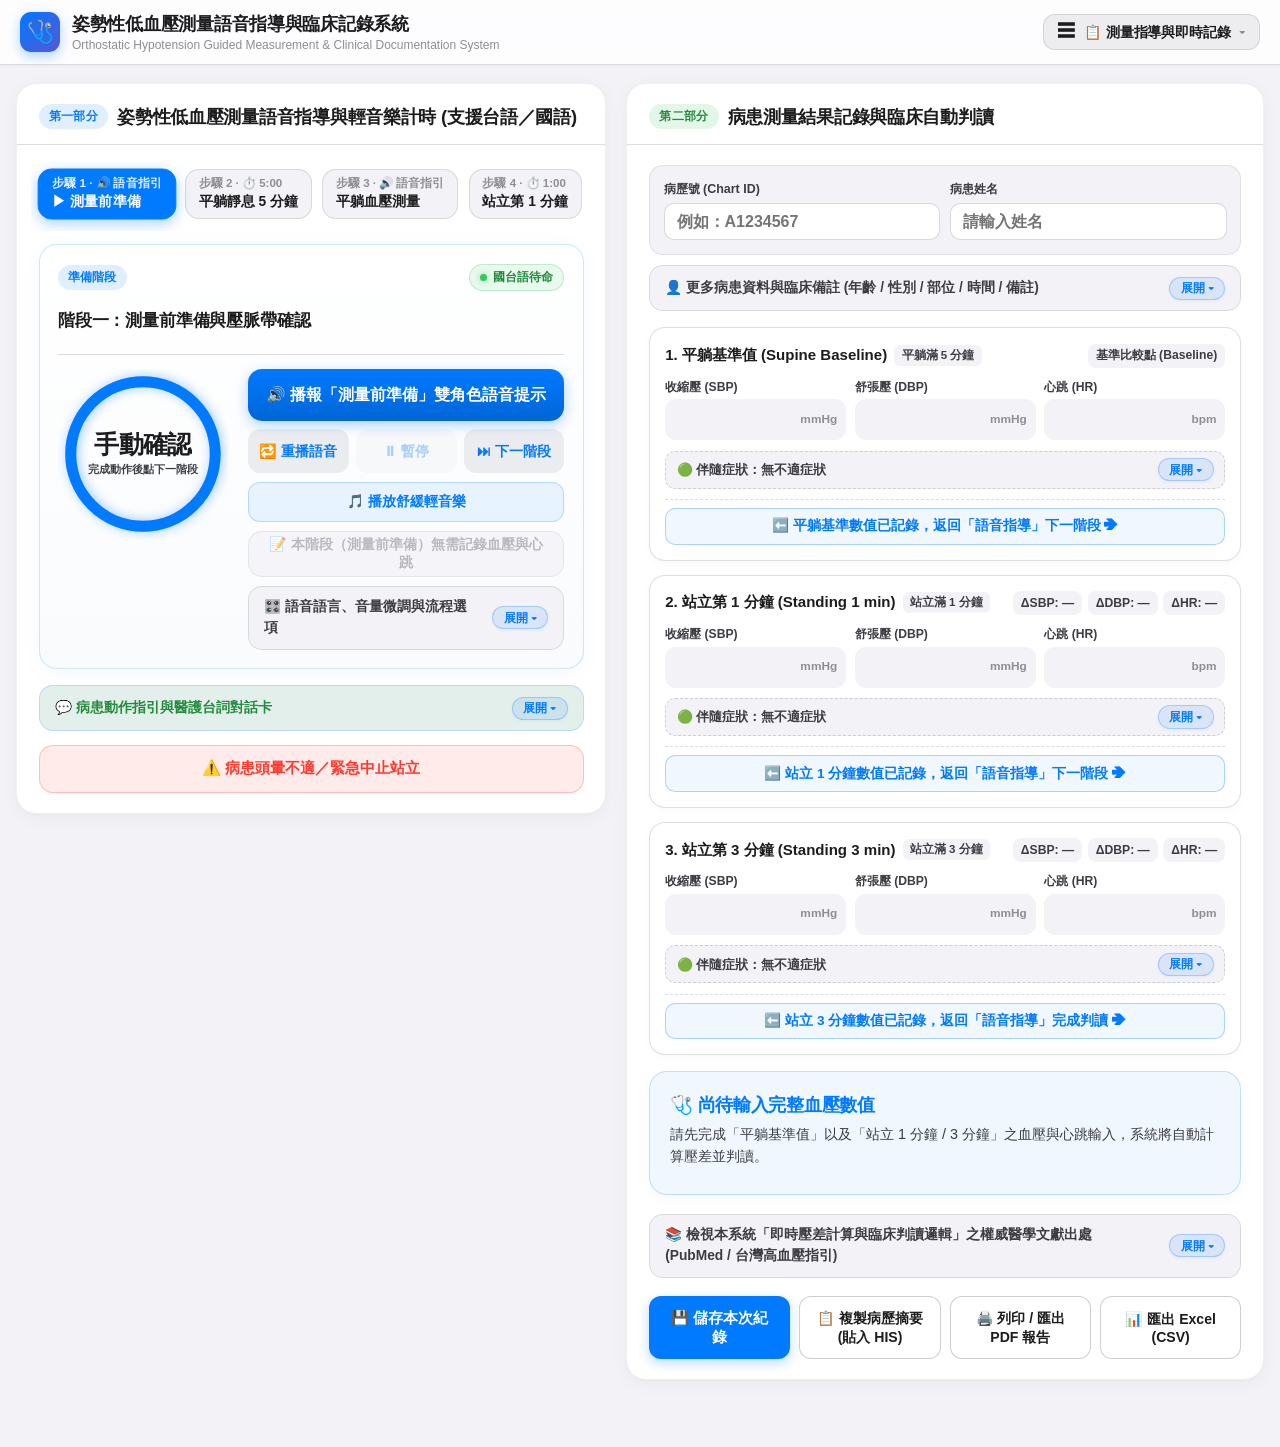
==== commit 018072f5: "fix(ui): unify expand buttons on single line, fix completed active step text contrast, and prevent s" ====
--- a/index.html
+++ b/index.html
@@ -179,7 +179,7 @@
 
                   <!-- 摺疊收納：平時不需頻繁變動的語音模式、獨立音量與流程選項 -->
                   <details class="collapsible-drawer">
-                    <summary>🎛️ 語音語言、音量微調與流程選項</summary>
+                    <summary><span>🎛️ 語音語言、音量微調與流程選項</span></summary>
                     <div class="collapsible-drawer-body">
                       <div class="drawer-lang-row">
                         <select id="headerLangModeSelect" class="stage-lang-select" title="快速切換國語／台語播報搭配模式">
@@ -245,11 +245,15 @@
                     <p class="role-card-content" id="patientInstructionText">
                       請配合醫護人員躺平在檢查床上，雙腿自然伸直、不要交叉，全身放鬆即可。
                     </p>
-                    <details style="margin-top: 0.35rem; font-size: 0.82rem; color: #15803d;">
-                      <summary style="cursor: pointer; font-weight: 600; user-select: none;">💬 檢視台語台詞字幕</summary>
-                      <p id="patientTaiwaneseSubText" style="margin-top: 0.25rem; font-weight: 600;">
-                        （台語：你好，這馬欲來量血壓。請配合護理師，躺平佇床仔頂，雙跤伸直莫交挐，身軀放輕鬆。）
-                      </p>
+                    <details class="collapsible-drawer" style="margin-top: 0.45rem; border-color: rgba(16, 185, 129, 0.25);">
+                      <summary style="padding: 0.45rem 0.75rem; font-size: 0.8rem; background: rgba(16, 185, 129, 0.08); color: #047857;">
+                        <span>💬 檢視台語台詞字幕</span>
+                      </summary>
+                      <div class="collapsible-drawer-body" style="padding: 0.55rem 0.75rem;">
+                        <p id="patientTaiwaneseSubText" style="margin: 0; font-weight: 600; font-size: 0.82rem; color: #065f46;">
+                          （台語：你好，這馬欲來量血壓。請配合護理師，躺平佇床仔頂，雙跤伸直莫交挐，身軀放輕鬆。）
+                        </p>
+                      </div>
                     </details>
                   </div>
 
@@ -315,7 +319,7 @@
 
             <!-- 摺疊收納：次要病患資料與臨床備註 -->
             <details class="collapsible-drawer" style="margin-bottom: 1rem;">
-              <summary>👤 更多病患資料與臨床備註 (年齡 / 性別 / 部位 / 時間 / 備註)</summary>
+              <summary><span>👤 更多病患資料與臨床備註 (年齡 / 性別 / 部位 / 時間 / 備註)</span></summary>
               <div class="collapsible-drawer-body">
                 <div class="patient-info-grid" style="margin-bottom: 0; background: transparent; border: none; padding: 0;">
                   <div class="form-field">
@@ -374,11 +378,11 @@
             </div>
 
             <!-- 臨床計算與判讀基準之權威醫學文獻出處 (PubMed / 台灣臨床指引) -->
-            <details style="margin-bottom: 1.15rem; background: #f8fafc; border: 1px solid #cbd5e1; border-radius: 10px; padding: 0.7rem 1rem; font-size: 0.83rem; color: #334155;" class="no-print">
-              <summary style="font-weight: 700; cursor: pointer; color: #0b4f8c; user-select: none;">
-                📚 檢視本系統「即時壓差計算與臨床判讀邏輯」之權威醫學文獻出處 (PubMed / 台灣高血壓指引)
+            <details class="collapsible-drawer" style="margin-bottom: 1.15rem;" class="no-print">
+              <summary>
+                <span>📚 檢視本系統「即時壓差計算與臨床判讀邏輯」之權威醫學文獻出處 (PubMed / 台灣高血壓指引)</span>
               </summary>
-              <div style="margin-top: 0.65rem; display: flex; flex-direction: column; gap: 0.55rem; line-height: 1.5;">
+              <div class="collapsible-drawer-body" style="font-size: 0.82rem; line-height: 1.5; color: #334155;">
                 <div>
                   <strong>1. 姿勢性低血壓標準定義（平躺 5 分鐘後站立 3 分鐘內 ΔSBP 下降 ≥ 20 mmHg 或 ΔDBP 下降 ≥ 10 mmHg；合併仰臥位高血壓者參考 ΔSBP 下降 ≥ 30 mmHg）：</strong><br />
                   • Freeman R, Wieling W, Axelrod FB, et al. <em>Consensus statement on the definition of orthostatic hypotension, neurally mediated syncope and the postural tachycardia syndrome.</em> <strong>Clin Auton Res.</strong> 2011 Apr;21(2):69-72.
--- a/css/ios-theme.css
+++ b/css/ios-theme.css
@@ -722,13 +722,15 @@
    ========================================================================== */
 .stepper-track {
   display: flex;
-  gap: 0.5rem;
+  gap: 0.65rem;
   overflow-x: auto;
-  padding-bottom: 0.65rem;
-  margin-bottom: 1rem;
+  overflow-y: hidden;
+  padding: 8px 8px 12px 8px; /* 提供充足四向緩衝內距，徹底消除點擊放大時被捲軸容器邊界裁切問題 */
+  margin: -4px -8px 0.85rem -8px;
   scrollbar-width: thin;
   -webkit-overflow-scrolling: touch;
   scroll-margin-top: 66px;
+  align-items: center;
 }
 
 .stepper-track::-webkit-scrollbar {
@@ -743,29 +745,36 @@
 .step-node {
   flex: 0 0 auto;
   background: #f2f2f7;
-  border: 0.5px solid rgba(60, 60, 67, 0.12);
-  border-radius: 12px;
-  padding: 0.45rem 0.75rem;
+  border: 1.5px solid rgba(60, 60, 67, 0.15);
+  border-radius: 14px;
+  padding: 0.45rem 0.8rem;
   cursor: pointer;
-  transition: all 0.2s cubic-bezier(0.16, 1, 0.3, 1);
+  transition: transform 0.2s cubic-bezier(0.16, 1, 0.3, 1),
+              box-shadow 0.2s cubic-bezier(0.16, 1, 0.3, 1),
+              background 0.2s ease, border-color 0.2s ease;
   display: flex;
   flex-direction: column;
   gap: 0.15rem;
   min-width: 110px;
-}
-
-.step-node:active {
-  transform: scale(0.96);
+  position: relative;
+  z-index: 1;
+  box-sizing: border-box;
 }
 
 .step-node:hover {
   background: #e5e5ea;
+  z-index: 2;
+}
+
+.step-node:active {
+  transform: scale(0.97);
 }
 
 .step-node-num {
   font-size: 0.72rem;
   color: var(--ios-label-tertiary);
   font-weight: 600;
+  line-height: 1.2;
 }
 
 .step-node-title {
@@ -773,28 +782,61 @@
   font-weight: 700;
   color: var(--ios-label);
   white-space: nowrap;
-}
-
+  line-height: 1.25;
+}
+
+/* 狀態 1：選中但尚未完成之步驟（藍色高亮） */
 .step-node.active {
   background: var(--ios-blue);
   color: #ffffff;
   border-color: var(--ios-blue);
   box-shadow: 0 4px 14px rgba(0, 122, 255, 0.35);
-  transform: translateY(-1px);
-}
-
-.step-node.active .step-node-num,
+  transform: scale(1.02);
+  z-index: 5; /* 確保選中狀態置於頂層，四周邊框與陰影完全展開，絕不被相鄰節點遮蔽 */
+}
+
+.step-node.active .step-node-num {
+  color: rgba(255, 255, 255, 0.88);
+}
+
 .step-node.active .step-node-title {
   color: #ffffff;
-}
-
-.step-node.completed {
-  border-color: rgba(52, 199, 89, 0.4);
-  background: rgba(52, 199, 89, 0.08);
-}
-
-.step-node.completed .step-node-num {
-  color: var(--ios-green);
+  font-weight: 700;
+}
+
+/* 狀態 2：已完成但未被選中之步驟（清新淺綠背景 + 深綠高對比字體） */
+.step-node.completed:not(.active) {
+  border-color: #10b981;
+  background: #ecfdf5;
+}
+
+.step-node.completed:not(.active) .step-node-num {
+  color: #047857;
+  font-weight: 700;
+}
+
+.step-node.completed:not(.active) .step-node-title {
+  color: #064e3b;
+  font-weight: 700;
+}
+
+/* 狀態 3：已完成且被點選選中之步驟（飽和深綠底色 + 高對比純白/薄荷綠字體，極致清晰） */
+.step-node.active.completed {
+  background: #15803d !important; /* 深森林綠底色 */
+  border-color: #166534 !important;
+  box-shadow: 0 4px 14px rgba(21, 128, 61, 0.40) !important;
+  transform: scale(1.02);
+  z-index: 5; /* 確保四邊完整邊框浮於頂層 */
+}
+
+.step-node.active.completed .step-node-num {
+  color: #bbf7d0 !important; /* 淺薄荷綠號碼提示 */
+  font-weight: 700;
+}
+
+.step-node.active.completed .step-node-title {
+  color: #ffffff !important; /* 純白高對比粗體標題（對比度 5.4:1） */
+  font-weight: 800;
 }
 
 /* ==========================================================================
@@ -1374,6 +1416,7 @@
   display: flex;
   align-items: center;
   justify-content: space-between;
+  gap: 0.6rem;
   list-style: none;
   background: #f2f2f7;
   transition: background 0.15s ease;
@@ -1386,11 +1429,31 @@
   display: none;
 }
 
+.collapsible-drawer > summary > span,
+.collapsible-drawer > summary > *:first-child {
+  flex: 1 1 auto;
+  min-width: 0;
+  word-break: break-word;
+}
+
 .collapsible-drawer > summary::after {
-  content: "▾ 展開";
-  font-size: 0.78rem;
+  content: "展開 ▾";
+  font-size: 0.74rem;
+  font-weight: 700;
   color: var(--ios-blue);
-  font-weight: 600;
+  background: rgba(0, 122, 255, 0.10);
+  border: 0.5px solid rgba(0, 122, 255, 0.25);
+  border-radius: 999px;
+  padding: 0.22rem 0.65rem;
+  white-space: nowrap !important;
+  flex-shrink: 0 !important;
+  line-height: 1.2;
+  display: inline-flex;
+  align-items: center;
+  justify-content: center;
+  margin-left: 0.5rem;
+  box-shadow: 0 1px 3px rgba(0, 122, 255, 0.08);
+  transition: all 0.2s cubic-bezier(0.16, 1, 0.3, 1);
 }
 
 .collapsible-drawer[open] > summary {
@@ -1400,7 +1463,11 @@
 }
 
 .collapsible-drawer[open] > summary::after {
-  content: "▴ 收合";
+  content: "收合 ▴";
+  color: var(--ios-label-secondary);
+  background: rgba(120, 120, 128, 0.12);
+  border-color: rgba(60, 60, 67, 0.18);
+  box-shadow: none;
 }
 
 .collapsible-drawer-body {
@@ -1838,30 +1905,48 @@
   display: flex;
   align-items: center;
   justify-content: space-between;
-  gap: 0.45rem;
+  gap: 0.6rem;
+  box-sizing: border-box;
+  width: 100%;
 }
 
 .symptoms-details > summary::-webkit-details-marker {
   display: none;
+}
+
+.symptoms-details > summary > span,
+.symptoms-details > summary > *:first-child {
+  flex: 1 1 auto;
+  min-width: 0;
+  word-break: break-word;
 }
 
 .symptoms-details > summary::after {
   content: "展開 ▾";
   font-size: 0.74rem;
-  font-weight: 600;
+  font-weight: 700;
   color: var(--ios-blue);
-  white-space: nowrap;
-  padding: 0.15rem 0.5rem;
-  background: rgba(0, 122, 255, 0.09);
-  border-radius: 6px;
-  flex-shrink: 0;
-  transition: all 0.15s ease;
+  background: rgba(0, 122, 255, 0.10);
+  border: 0.5px solid rgba(0, 122, 255, 0.25);
+  border-radius: 999px;
+  padding: 0.22rem 0.65rem;
+  white-space: nowrap !important;
+  flex-shrink: 0 !important;
+  line-height: 1.2;
+  display: inline-flex;
+  align-items: center;
+  justify-content: center;
+  margin-left: 0.5rem;
+  box-shadow: 0 1px 3px rgba(0, 122, 255, 0.08);
+  transition: all 0.2s cubic-bezier(0.16, 1, 0.3, 1);
 }
 
 .symptoms-details[open] > summary::after {
   content: "收合 ▴";
-  color: var(--ios-label-tertiary);
-  background: rgba(60, 60, 67, 0.08);
+  color: var(--ios-label-secondary);
+  background: rgba(120, 120, 128, 0.12);
+  border-color: rgba(60, 60, 67, 0.18);
+  box-shadow: none;
 }
 
 .symptoms-row {
@@ -2238,13 +2323,8 @@
 /* ==========================================================================
    響應式螢幕調適 (Responsive Media Queries)
    ========================================================================== */
-/* 手機／單欄模式下，徹底隱藏第一部分與第二部分的標題列，釋放珍貴螢幕空間 */
-.workspace-grid.mobile-view-part1 .guidance-column .panel-header,
-.workspace-grid.mobile-view-part2 .record-column .panel-header {
-  display: none !important;
-}
-
 @media (max-width: 1120px) {
+  /* 手機與直立平板等單欄切換小版面：隱藏第一部分與第二部分標題列，釋放垂直操作空間 */
   .guidance-column .panel-header,
   .record-column .panel-header {
     display: none !important;
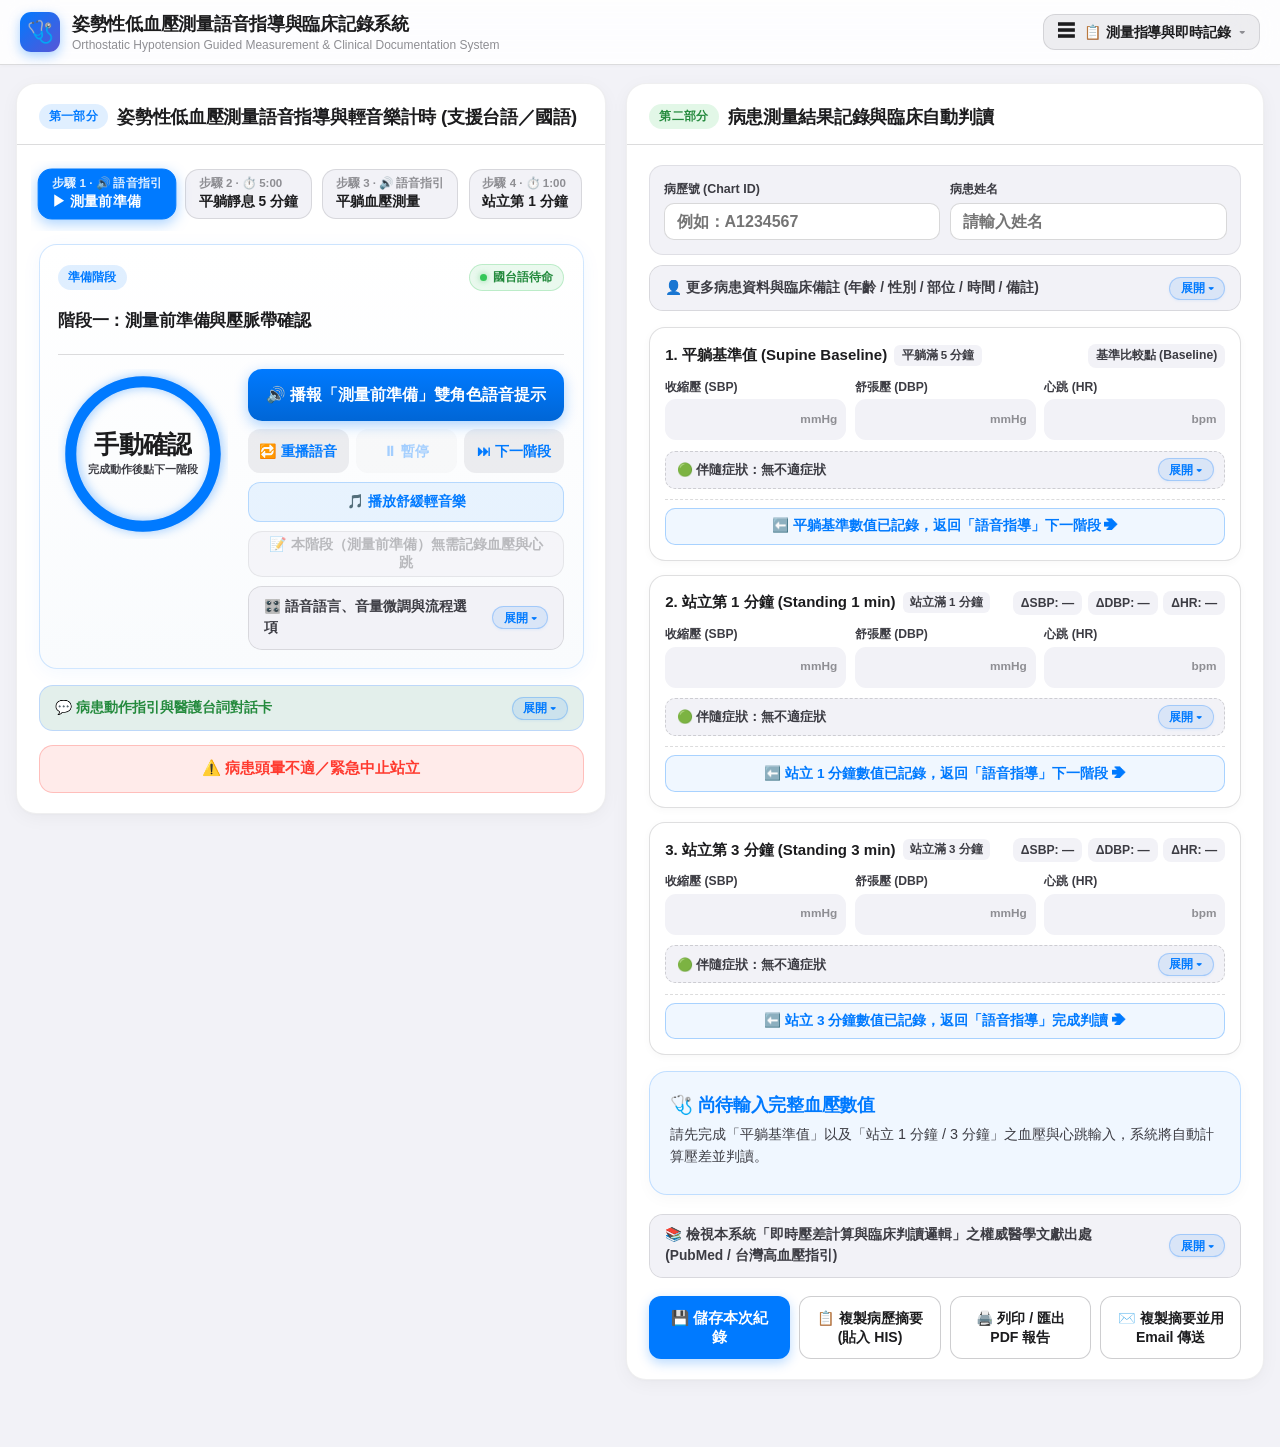
==== commit 393e7ac6: "feat(ui): add confirm dialogs for delete/reset, batch CSV export in history, and copy+email summary " ====
--- a/index.html
+++ b/index.html
@@ -421,8 +421,8 @@
               <button type="button" class="btn btn-outline" id="printReportBtn">
                 🖨️ 列印 / 匯出 PDF 報告
               </button>
-              <button type="button" class="btn btn-outline" id="exportCurrentCsvBtn">
-                📊 匯出 Excel (CSV)
+              <button type="button" class="btn btn-outline" id="copyAndEmailBtn">
+                ✉️ 複製摘要並用 Email 傳送
               </button>
             </div>
 
@@ -450,15 +450,26 @@
         <div class="panel-body">
           <div class="history-toolbar">
             <input type="search" id="historySearchInput" class="search-input" placeholder="🔍 搜尋病患姓名或病歷號..." />
-            <button type="button" class="btn btn-save" id="historyExportCsvBtn">
-              📊 匯出全部紀錄為 Excel (CSV)
-            </button>
+            <div class="history-toolbar-actions">
+              <button type="button" class="btn btn-outline" id="historySelectAllBtn">
+                ☑️ 全選
+              </button>
+              <button type="button" class="btn btn-save" id="historyExportSelectedCsvBtn">
+                📊 匯出已勾選 CSV (0)
+              </button>
+              <button type="button" class="btn btn-outline" id="historyExportCsvBtn">
+                📊 匯出全部 (CSV)
+              </button>
+            </div>
           </div>
 
           <div class="history-table-wrapper">
             <table class="history-table">
               <thead>
                 <tr>
+                  <th class="history-check-col">
+                    <input type="checkbox" id="historySelectAllCheckbox" class="history-checkbox" aria-label="全選紀錄" title="全選 / 取消全選" />
+                  </th>
                   <th>檢測日期時間</th>
                   <th>病歷號</th>
                   <th>姓名 (年齡)</th>
@@ -603,12 +614,24 @@
 
   </main>
 
+  <!-- iOS 風格確認對話框 (Confirmation Modal) -->
+  <div class="ios-modal-backdrop" id="confirmModalBackdrop" aria-hidden="true">
+    <div class="ios-modal-dialog" role="alertdialog" aria-modal="true" aria-labelledby="confirmModalTitle" aria-describedby="confirmModalMessage">
+      <div class="ios-modal-content">
+        <h3 class="ios-modal-title" id="confirmModalTitle">確認操作</h3>
+        <p class="ios-modal-message" id="confirmModalMessage">確定要執行此操作嗎？</p>
+      </div>
+      <div class="ios-modal-actions">
+        <button type="button" class="ios-modal-btn cancel" id="confirmModalCancelBtn">取消</button>
+        <button type="button" class="ios-modal-btn confirm" id="confirmModalConfirmBtn">確定</button>
+      </div>
+    </div>
+  </div>
+
   <!-- 右下角通知訊息容器 -->
   <div class="toast-container" id="toastContainer" aria-live="polite"></div>
 
-  <!-- 載入系統 JavaScript 模組 -->
-  <script src="js/mandarin-audio-data.js"></script>
-  <script src="js/taiwanese-audio-data.js"></script>
+  <!-- 載入系統 JavaScript 模組 (非同步高效率架構，實體音訊按需載入，零阻塞主執行緒) -->
   <script src="js/protocol-steps.js"></script>
   <script src="js/audio-engine.js"></script>
   <script src="js/clinical-evaluator.js"></script>
--- a/css/ios-theme.css
+++ b/css/ios-theme.css
@@ -562,6 +562,7 @@
   border-radius: 14px;
   padding: 3.5px;
   box-shadow: 0 4px 16px rgba(0, 0, 0, 0.04);
+  position: -webkit-sticky;
   position: sticky;
   top: 0.4rem;
   z-index: 45;
@@ -2117,6 +2118,35 @@
   flex-wrap: wrap;
   gap: 0.75rem;
   margin-bottom: 1rem;
+}
+
+.history-toolbar-actions {
+  display: flex;
+  align-items: center;
+  flex-wrap: wrap;
+  gap: 0.5rem;
+}
+
+.history-toolbar-actions .btn {
+  height: 38px;
+  padding: 0 0.9rem;
+  font-size: 0.85rem;
+  white-space: nowrap;
+}
+
+.history-check-col {
+  width: 44px;
+  text-align: center !important;
+  padding-left: 0.65rem !important;
+  padding-right: 0.35rem !important;
+}
+
+.history-checkbox {
+  width: 18px;
+  height: 18px;
+  accent-color: var(--ios-blue);
+  cursor: pointer;
+  vertical-align: middle;
 }
 
 .search-input {
@@ -2321,6 +2351,108 @@
 }
 
 /* ==========================================================================
+   iOS 風格確認對話框 (Alert Confirmation Modal)
+   ========================================================================== */
+.ios-modal-backdrop {
+  position: fixed;
+  inset: 0;
+  background: rgba(0, 0, 0, 0.38);
+  backdrop-filter: blur(6px);
+  -webkit-backdrop-filter: blur(6px);
+  z-index: 10000;
+  display: none;
+  align-items: center;
+  justify-content: center;
+  padding: 1.25rem;
+}
+
+.ios-modal-backdrop.open {
+  display: flex;
+  animation: ios-modal-fade 0.18s ease-out;
+}
+
+.ios-modal-dialog {
+  width: 100%;
+  max-width: 320px;
+  background: rgba(255, 255, 255, 0.96);
+  backdrop-filter: blur(30px) saturate(180%);
+  -webkit-backdrop-filter: blur(30px) saturate(180%);
+  border-radius: 16px;
+  box-shadow: 0 20px 50px rgba(0, 0, 0, 0.25);
+  overflow: hidden;
+  border: 0.5px solid rgba(60, 60, 67, 0.18);
+  animation: ios-modal-pop 0.22s cubic-bezier(0.16, 1, 0.3, 1);
+}
+
+.ios-modal-content {
+  padding: 1.25rem 1.2rem 1.1rem 1.2rem;
+  text-align: center;
+}
+
+.ios-modal-title {
+  font-size: 1.05rem;
+  font-weight: 700;
+  color: var(--ios-label);
+  margin-bottom: 0.4rem;
+}
+
+.ios-modal-message {
+  font-size: 0.88rem;
+  color: var(--ios-label-secondary);
+  line-height: 1.45;
+  word-break: break-word;
+}
+
+.ios-modal-actions {
+  display: grid;
+  grid-template-columns: 1fr 1fr;
+  border-top: 0.5px solid var(--ios-separator);
+}
+
+.ios-modal-btn {
+  border: none;
+  background: transparent;
+  padding: 0.82rem 0.5rem;
+  font-family: inherit;
+  font-size: 0.98rem;
+  font-weight: 600;
+  cursor: pointer;
+  transition: background-color 0.15s ease;
+}
+
+.ios-modal-btn.cancel {
+  color: var(--ios-blue);
+  border-right: 0.5px solid var(--ios-separator);
+}
+
+.ios-modal-btn.confirm {
+  color: var(--ios-blue);
+  font-weight: 700;
+}
+
+.ios-modal-btn.confirm.destructive {
+  color: var(--ios-red);
+}
+
+.ios-modal-btn:hover {
+  background: rgba(0, 0, 0, 0.04);
+}
+
+.ios-modal-btn:active {
+  background: rgba(0, 0, 0, 0.08);
+}
+
+@keyframes ios-modal-fade {
+  from { opacity: 0; }
+  to { opacity: 1; }
+}
+
+@keyframes ios-modal-pop {
+  from { opacity: 0; transform: scale(1.06); }
+  to { opacity: 1; transform: scale(1); }
+}
+
+/* ==========================================================================
    響應式螢幕調適 (Responsive Media Queries)
    ========================================================================== */
 @media (max-width: 1120px) {
@@ -2349,7 +2481,7 @@
 
 @media (max-width: 768px) {
   html, body {
-    overflow-x: hidden;
+    overflow-x: clip;
   }
 
   .app-header {
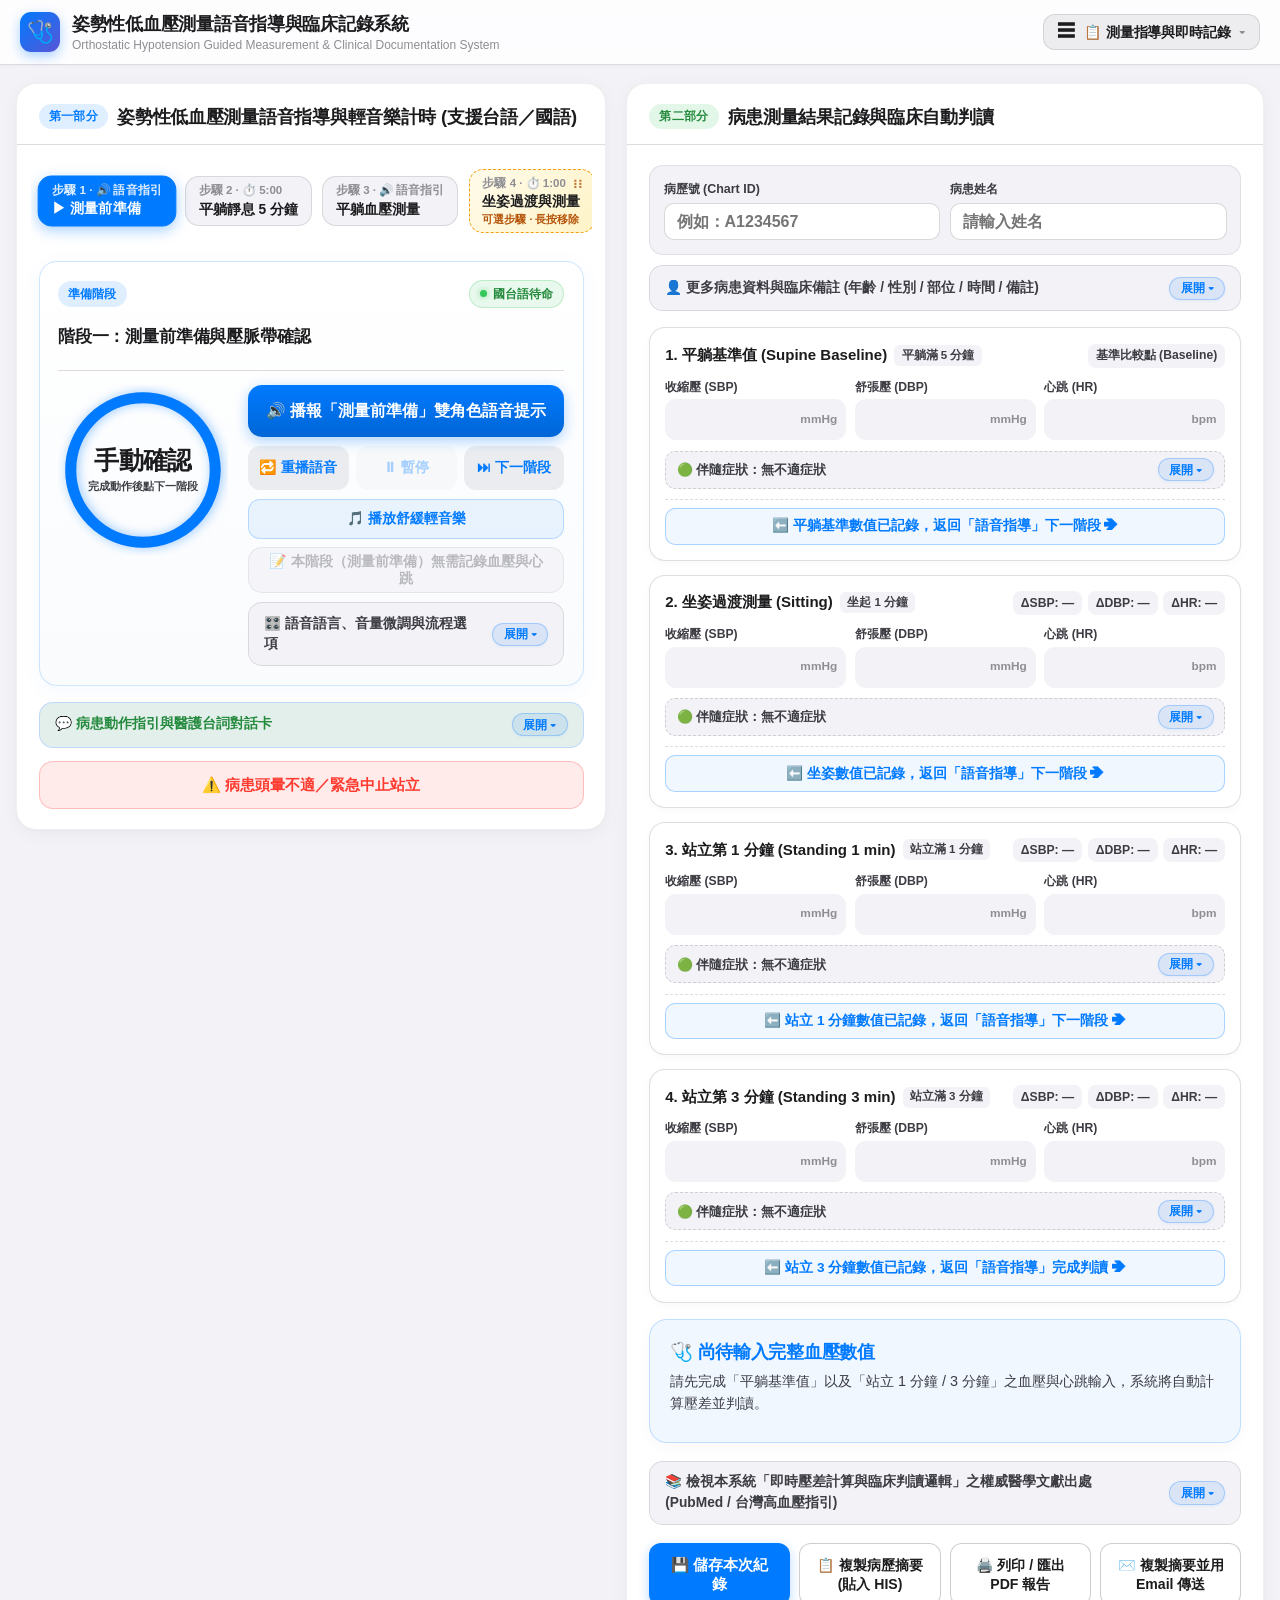
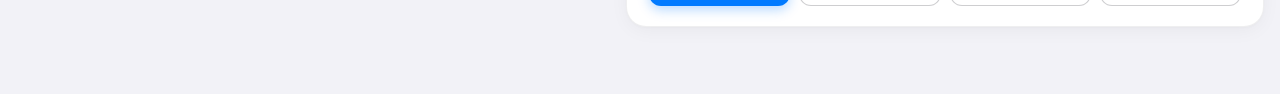
==== commit d6804ecf: "feat(stepper): default-enable sitting step with visual affordance, 2-stage long-press/drag-to-trash " ====
--- a/index.html
+++ b/index.html
@@ -3,7 +3,12 @@
 <head>
   <meta charset="UTF-8" />
   <meta name="viewport" content="width=device-width, initial-scale=1.0" />
+  <meta name="description" content="姿勢性低血壓測量語音指導與臨床記錄系統 — 支援台語與國語雙語引導、輕音樂計時與自動臨床判讀" />
+  <meta name="theme-color" content="#007aff" />
+  <meta name="apple-mobile-web-app-capable" content="yes" />
+  <meta name="apple-mobile-web-app-status-bar-style" content="default" />
   <title>姿勢性低血壓測量語音指導與臨床記錄系統</title>
+  <link rel="manifest" href="manifest.json" />
   <link rel="stylesheet" href="css/ios-theme.css" />
 </head>
 <body>
@@ -118,6 +123,10 @@
           <div class="panel-body">
             <!-- 階段進度條 (可點擊切換任意階段，再次點擊當前階段可直接播放) -->
             <div class="stepper-track" id="stepperTrack" aria-label="測量階段進度"></div>
+            <div class="stepper-trash-zone no-print" id="stepperTrashZone" aria-hidden="true">
+              <span class="trash-zone-icon">🗑️</span>
+              <span class="trash-zone-text" id="stepperTrashZoneText">拖曳至此放開，或繼續按住自動移除「坐姿過渡測量」</span>
+            </div>
 
             <!-- ============================================================
                  一體化「當前階段顯示 ＋ 語音/輕音樂播放與計時主控台」
@@ -207,8 +216,8 @@
                       </div>
 
                       <div class="protocol-toolbar" style="margin-bottom: 0; padding-bottom: 0; border-bottom: none;">
-                        <label class="toggle-label" title="勾選後將在平躺與站立之間增加「坐姿過渡與測量」階段">
-                          <input type="checkbox" id="includeSittingToggle" />
+                        <label class="toggle-label" title="預設包含，可長按上方卡片移除或在此切換「坐姿過渡與測量」階段">
+                          <input type="checkbox" id="includeSittingToggle" checked />
                           <span>包含「坐姿過渡測量」階段</span>
                         </label>
                         <label class="toggle-label" title="開啟後將等待計時縮短為 15 秒，方便快速展示、教學或測試語音流程">
@@ -430,7 +439,7 @@
             <div class="print-only-footer">
               <span>執行測量醫護人員簽章：__________________________</span>
               <span>醫師判讀簽章：__________________________</span>
-              <span>列印時間：<script>document.write(new Date().toLocaleDateString('zh-TW'));</script></span>
+              <span>列印時間：<span id="printDateText"></span></span>
             </div>
           </div>
         </div>
@@ -459,6 +468,9 @@
               </button>
               <button type="button" class="btn btn-outline" id="historyExportCsvBtn">
                 📊 匯出全部 (CSV)
+              </button>
+              <button type="button" class="btn btn-outline" id="historyClearAllBtn" style="color: var(--ios-red);">
+                🗑️ 清空全部紀錄
               </button>
             </div>
           </div>
--- a/css/ios-theme.css
+++ b/css/ios-theme.css
@@ -841,6 +841,184 @@
 }
 
 /* ==========================================================================
+   可選步驟「坐姿過渡測量」：視覺暗示、兩段式長按進度、拖曳垃圾桶與復原按鈕
+   ========================================================================== */
+.step-node-header-row {
+  display: flex;
+  align-items: center;
+  justify-content: space-between;
+  gap: 0.35rem;
+  position: relative;
+  z-index: 1;
+}
+
+.step-drag-grip {
+  font-size: 0.78rem;
+  line-height: 1;
+  letter-spacing: -1px;
+  color: #b45309;
+  opacity: 0.78;
+  font-weight: 800;
+}
+
+.step-node.active .step-drag-grip {
+  color: rgba(255, 255, 255, 0.9);
+}
+
+.step-node-title,
+.step-optional-hint {
+  position: relative;
+  z-index: 1;
+}
+
+.step-optional-hint {
+  font-size: 0.66rem;
+  color: #b45309;
+  font-weight: 600;
+  line-height: 1.15;
+  white-space: nowrap;
+}
+
+.step-node.active .step-optional-hint {
+  color: rgba(255, 255, 255, 0.88);
+}
+
+.step-longpress-fill {
+  position: absolute;
+  left: 0;
+  top: 0;
+  bottom: 0;
+  width: 0%;
+  background: rgba(239, 68, 68, 0.22);
+  pointer-events: none;
+  border-radius: 12px;
+  z-index: 0;
+  transition: width 0.05s linear;
+}
+
+.step-node.optional-removable {
+  user-select: none;
+  -webkit-user-select: none;
+  -webkit-touch-callout: none;
+  touch-action: pan-x;
+  border-style: dashed;
+}
+
+.step-node.optional-removable:not(.active):not(.completed) {
+  background: linear-gradient(135deg, #fffbeb 0%, #fef3c7 100%);
+  border: 1.5px dashed #f59e0b;
+}
+
+.step-node.optional-removable:not(.active):not(.completed):hover {
+  background: linear-gradient(135deg, #fef3c7 0%, #fde68a 100%);
+}
+
+.step-node.optional-removable.active {
+  border-style: dashed;
+}
+
+@keyframes step-wiggle-once {
+  0%, 100% { transform: rotate(0deg); }
+  18% { transform: rotate(-2.5deg) scale(1.02); }
+  36% { transform: rotate(2.5deg) scale(1.02); }
+  54% { transform: rotate(-2deg); }
+  72% { transform: rotate(1.5deg); }
+}
+
+.step-node.wiggle-once {
+  animation: step-wiggle-once 0.65s ease-in-out 0.35s 1;
+}
+
+.step-node.pressing-stage1 {
+  transform: scale(1.03) !important;
+  box-shadow: 0 8px 20px rgba(245, 158, 11, 0.28) !important;
+  z-index: 10 !important;
+}
+
+.step-node.pressing-stage2-float {
+  transform: scale(1.06) translateY(-2px) !important;
+  border-color: #ef4444 !important;
+  border-style: dashed !important;
+  background: #fef2f2 !important;
+  box-shadow: 0 12px 28px rgba(239, 68, 68, 0.32) !important;
+  z-index: 15 !important;
+}
+
+.step-node.pressing-stage2-float .step-node-num,
+.step-node.pressing-stage2-float .step-node-title,
+.step-node.pressing-stage2-float .step-drag-grip,
+.step-node.pressing-stage2-float .step-optional-hint {
+  color: #b91c1c !important;
+}
+
+.stepper-trash-zone {
+  max-height: 0;
+  opacity: 0;
+  overflow: hidden;
+  margin-bottom: 0;
+  padding: 0 0.9rem;
+  border-radius: 12px;
+  border: 1.5px dashed transparent;
+  display: flex;
+  align-items: center;
+  justify-content: center;
+  gap: 0.45rem;
+  font-size: 0.82rem;
+  font-weight: 700;
+  pointer-events: none;
+  transition: all 0.22s cubic-bezier(0.16, 1, 0.3, 1);
+}
+
+.stepper-trash-zone.visible {
+  max-height: 56px;
+  opacity: 1;
+  margin-bottom: 0.85rem;
+  padding: 0.55rem 0.9rem;
+  border-color: #ef4444;
+  background: rgba(254, 226, 226, 0.85);
+  color: #b91c1c;
+  pointer-events: auto;
+}
+
+.stepper-trash-zone.drag-over {
+  background: #ef4444;
+  color: #ffffff;
+  border-style: solid;
+  transform: scale(1.01);
+  box-shadow: 0 6px 16px rgba(239, 68, 68, 0.3);
+}
+
+.step-restore-sitting-btn {
+  flex: 0 0 auto;
+  display: flex;
+  flex-direction: column;
+  align-items: center;
+  justify-content: center;
+  gap: 0.15rem;
+  padding: 0.35rem 0.55rem;
+  border-radius: 12px;
+  border: 1.5px dashed rgba(245, 158, 11, 0.65);
+  background: rgba(255, 251, 235, 0.85);
+  color: #b45309;
+  font-family: inherit;
+  font-size: 0.72rem;
+  font-weight: 700;
+  cursor: pointer;
+  white-space: nowrap;
+  transition: all 0.2s ease;
+}
+
+.step-restore-sitting-btn:hover {
+  background: #fef3c7;
+  border-color: #d97706;
+  transform: scale(1.03);
+}
+
+.step-restore-sitting-btn:active {
+  transform: scale(0.97);
+}
+
+/* ==========================================================================
    當前階段控制橫幅 — Apple Watch 活動卡片風格
    ========================================================================== */
 .current-stage-banner {
